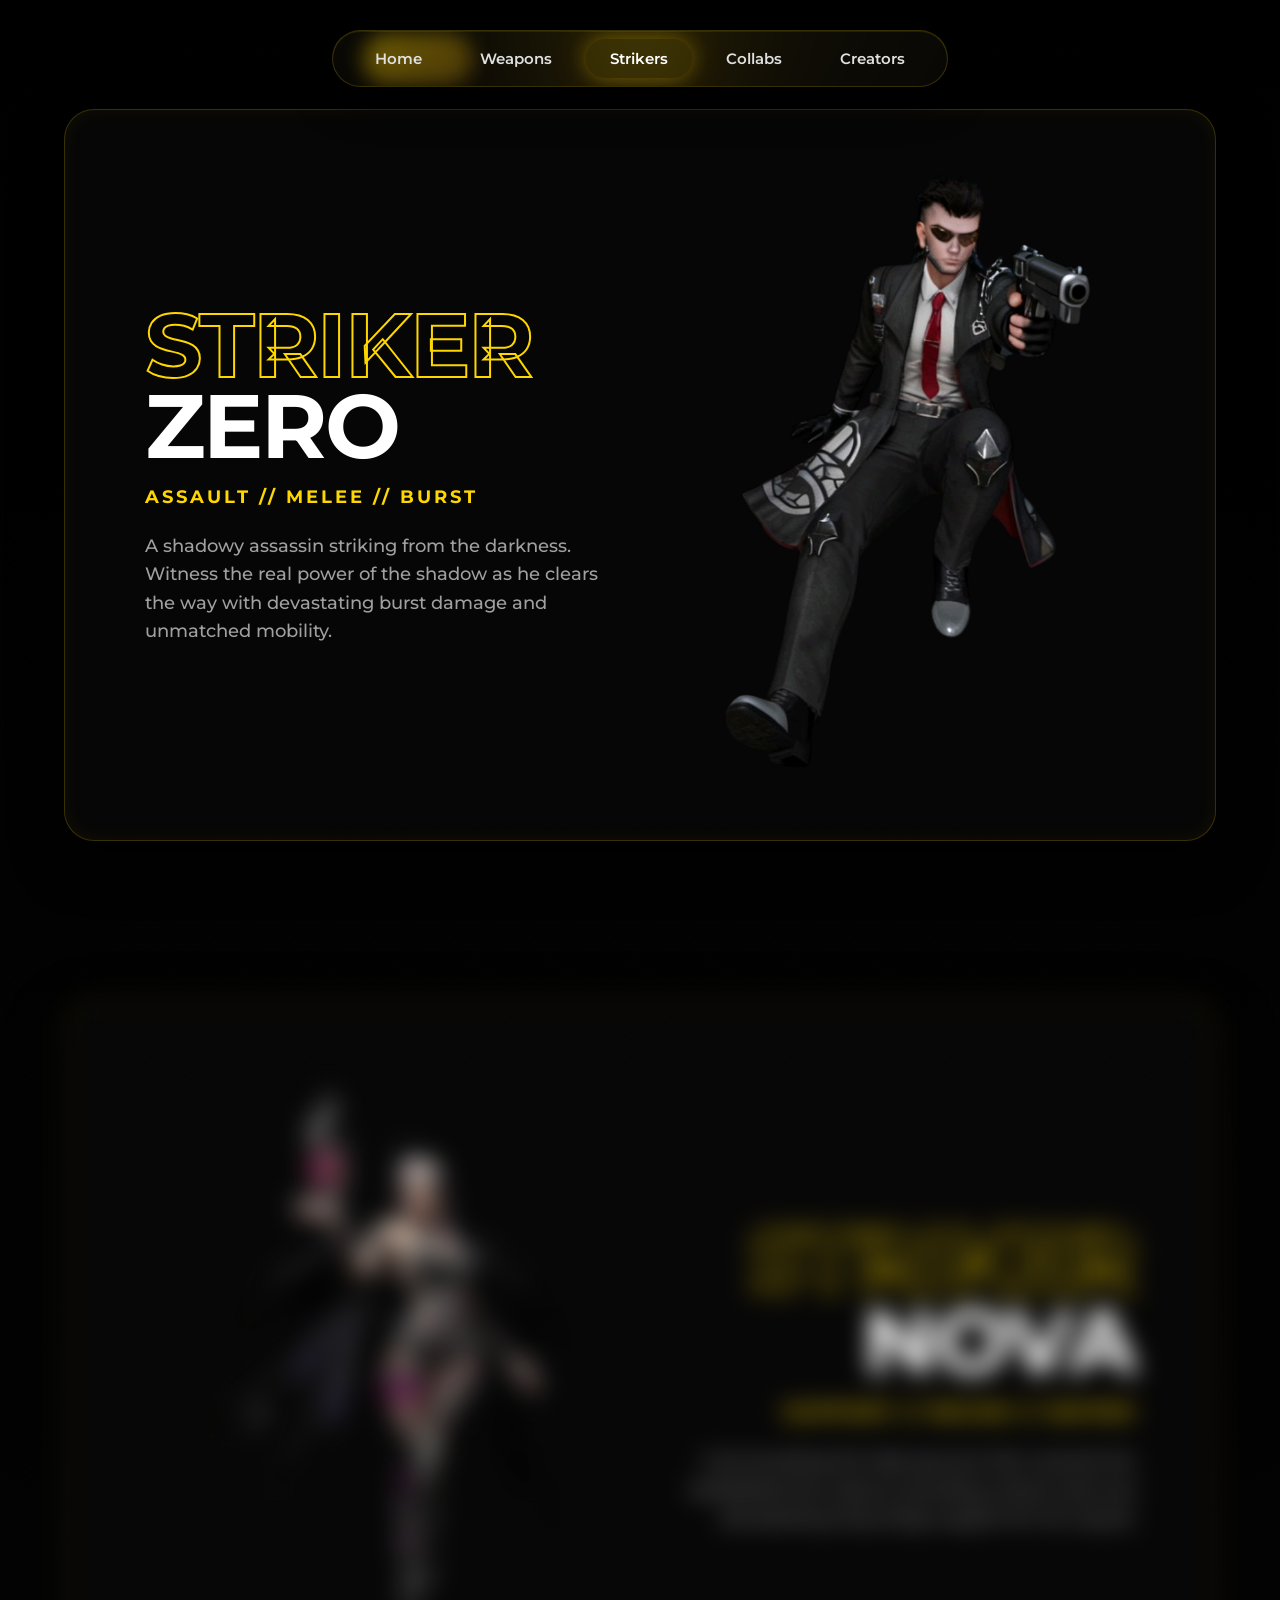
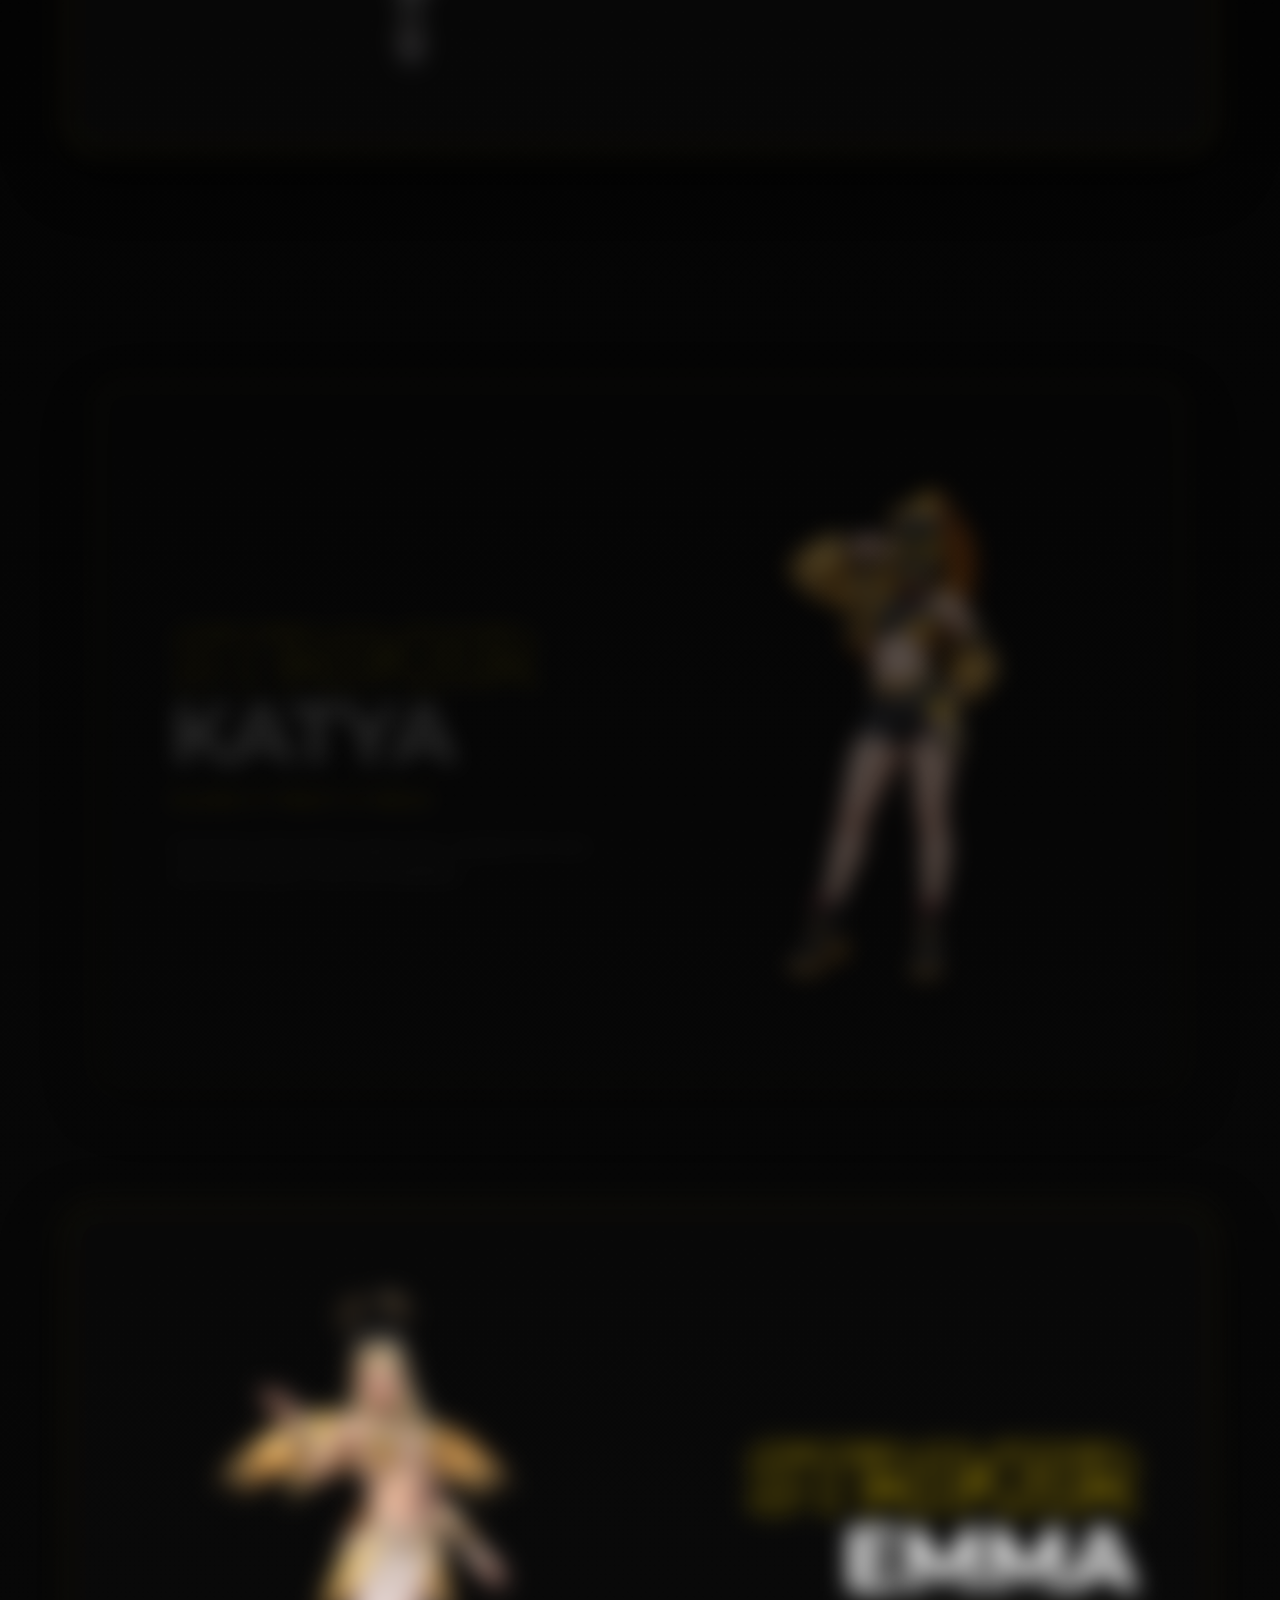
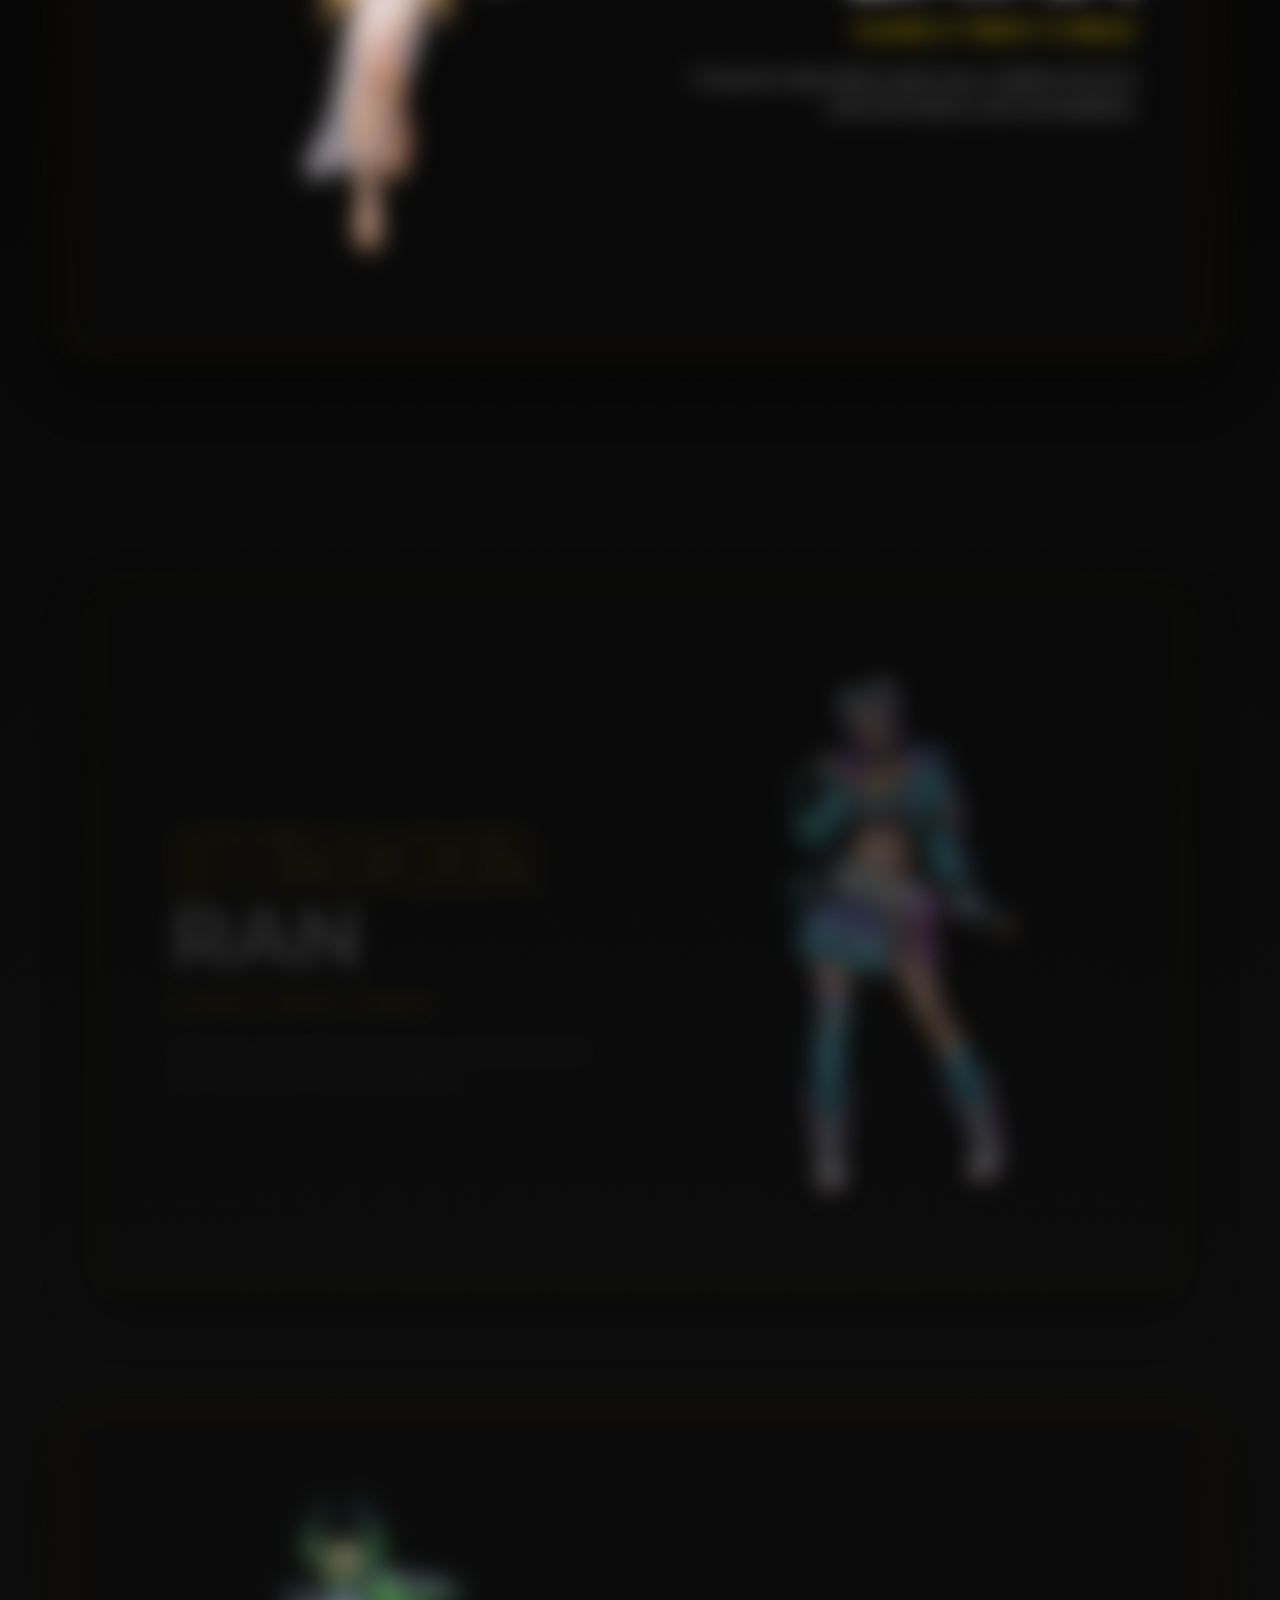
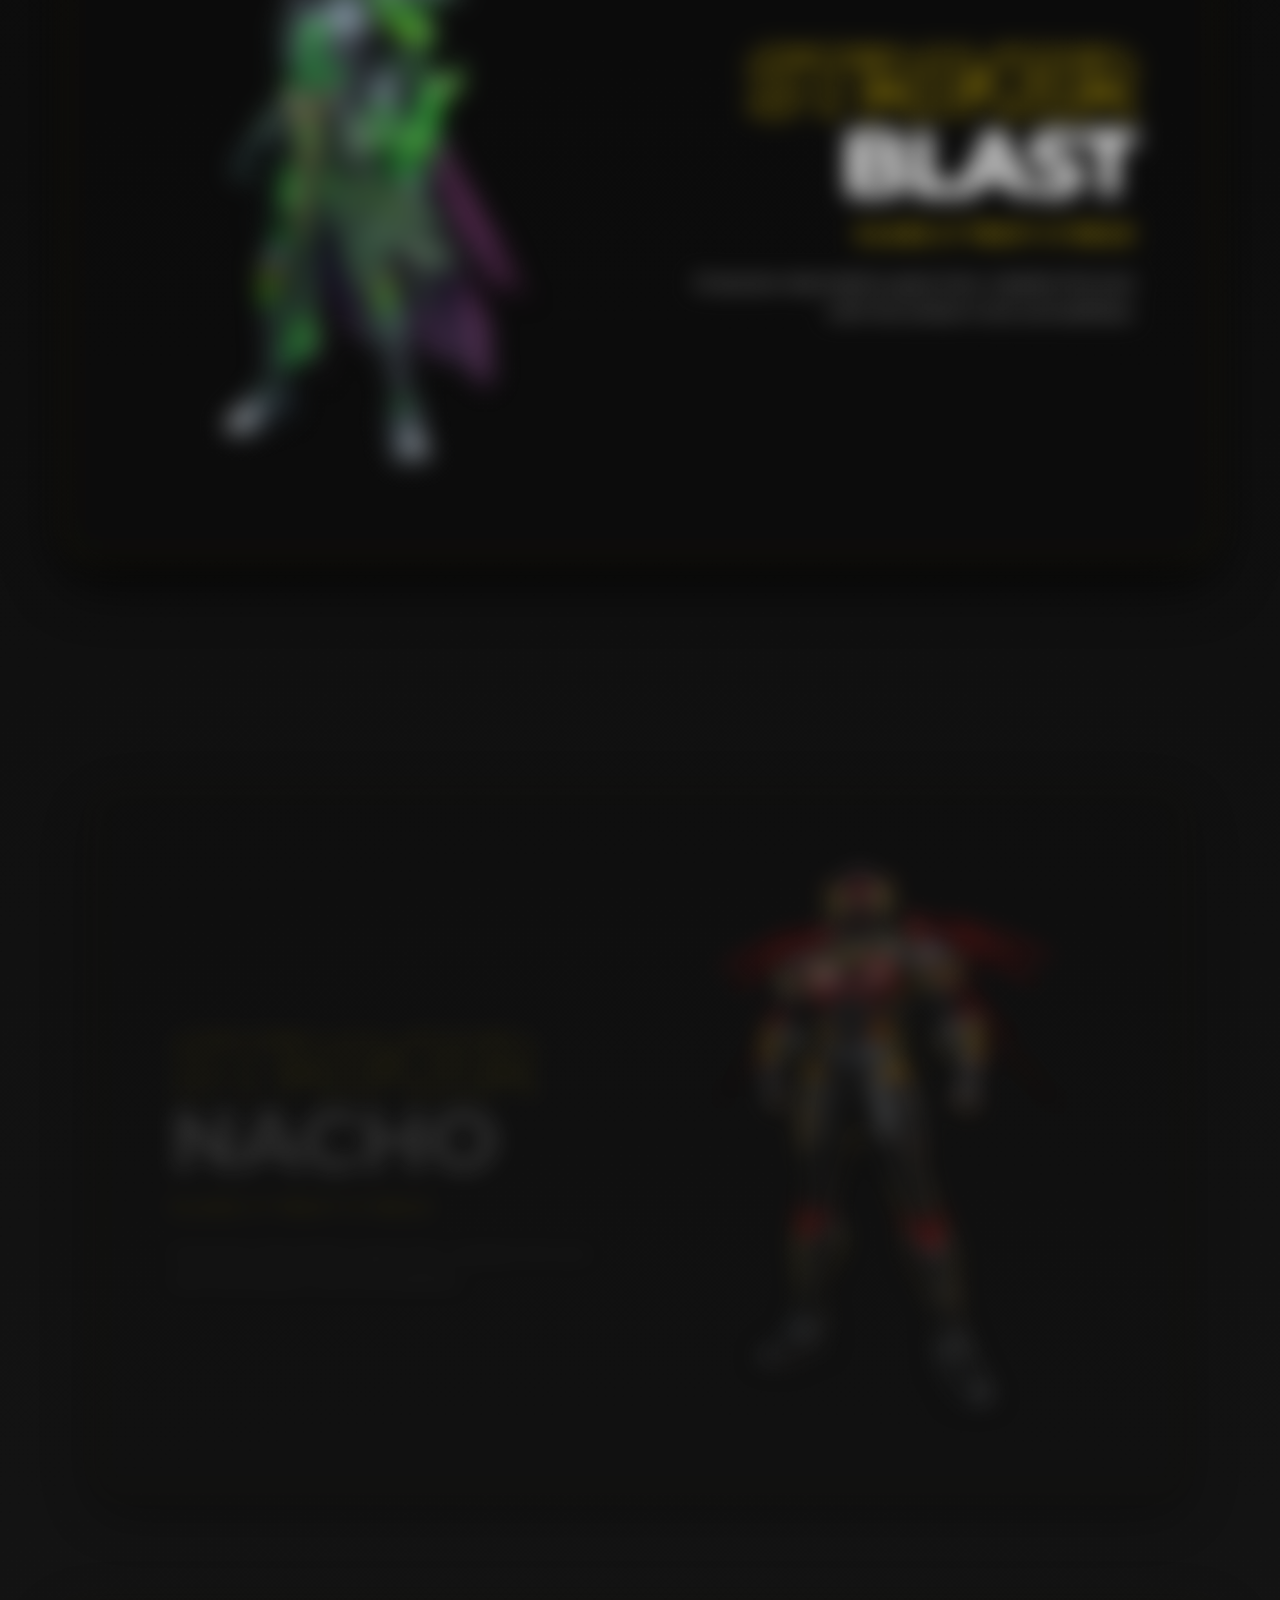
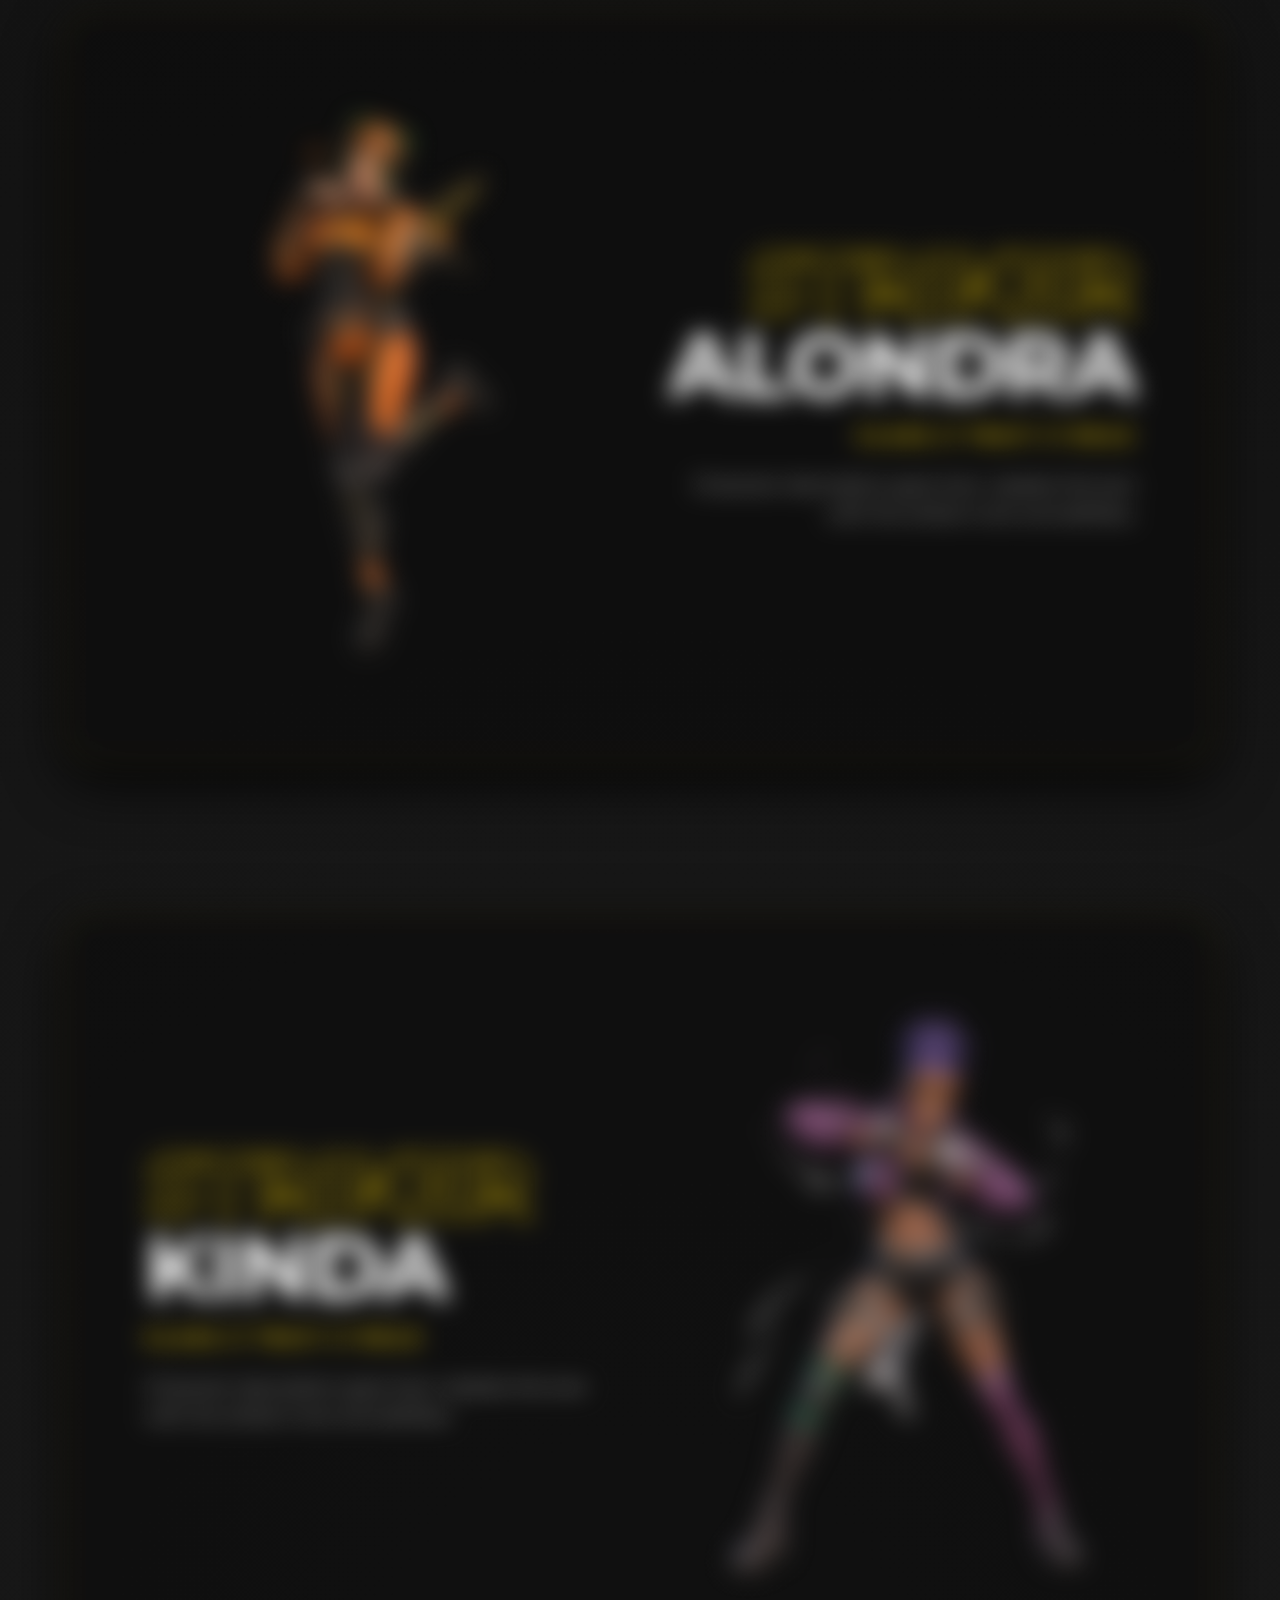
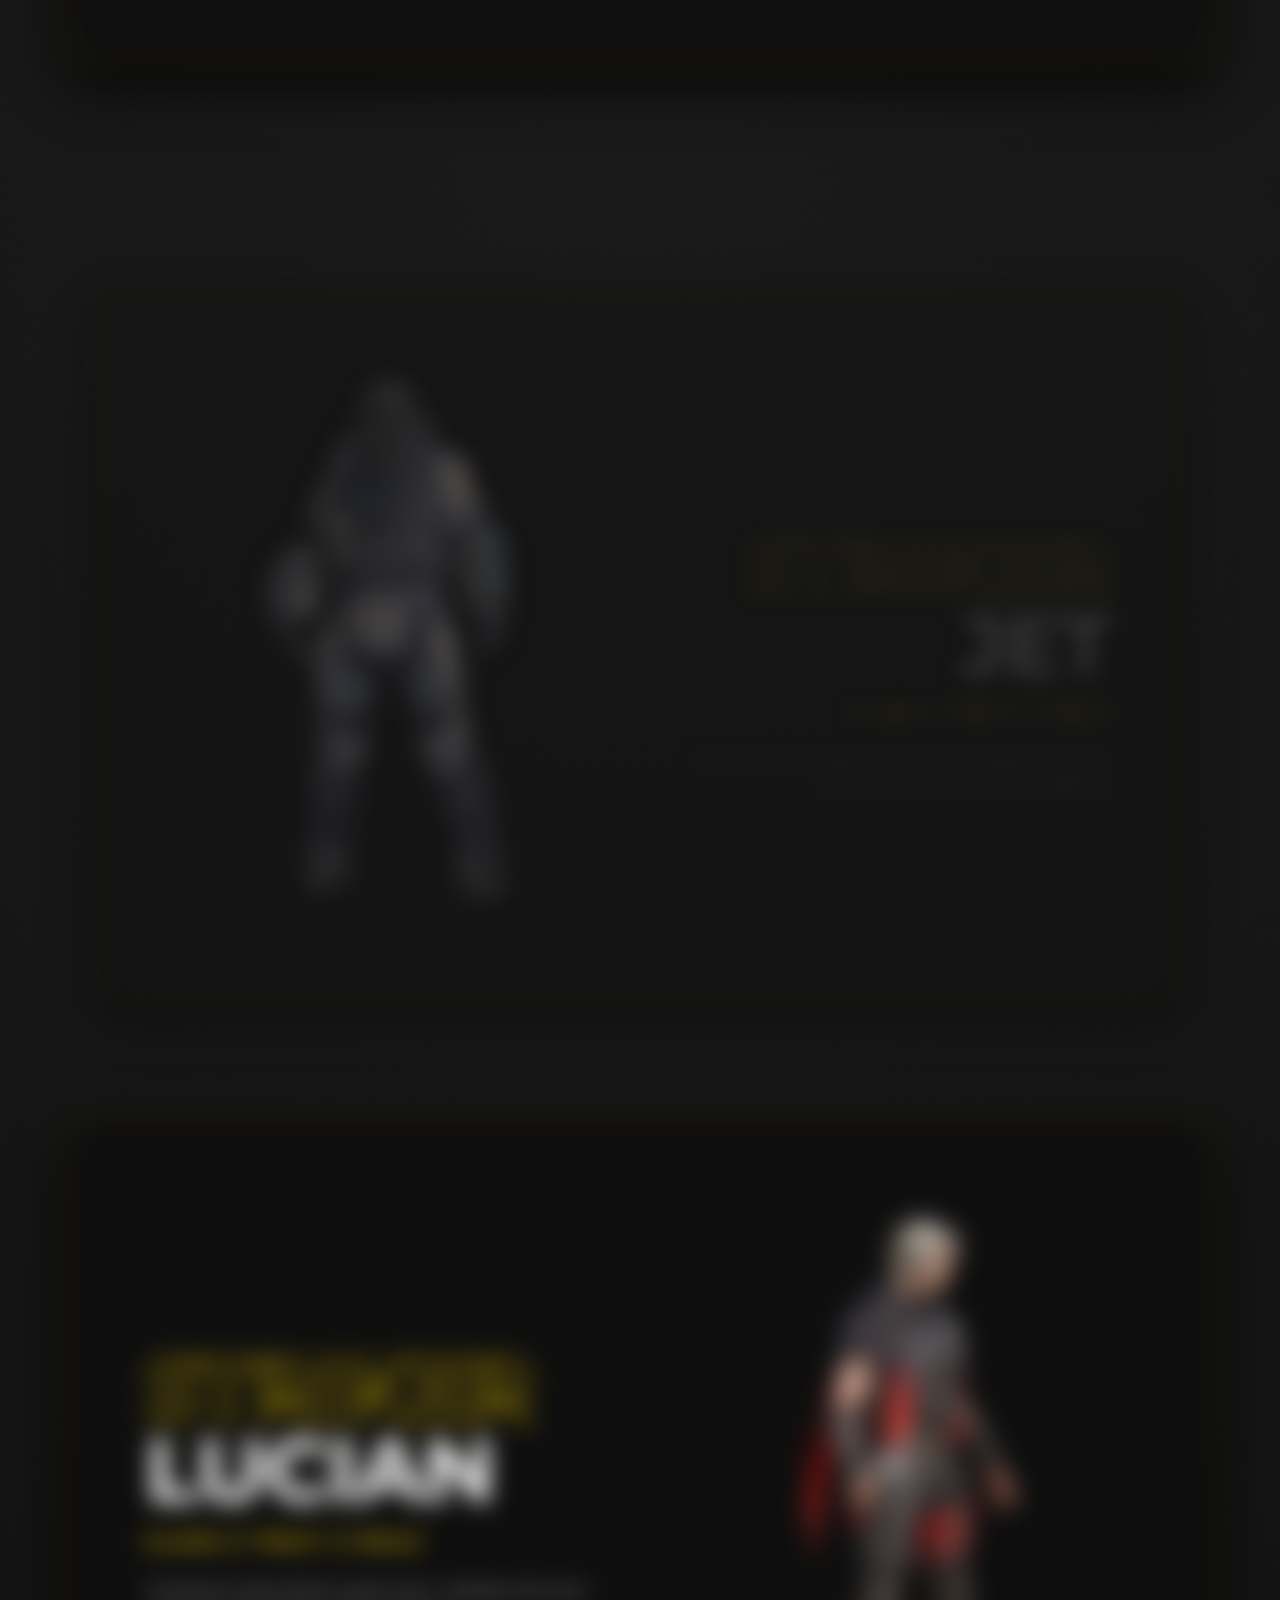
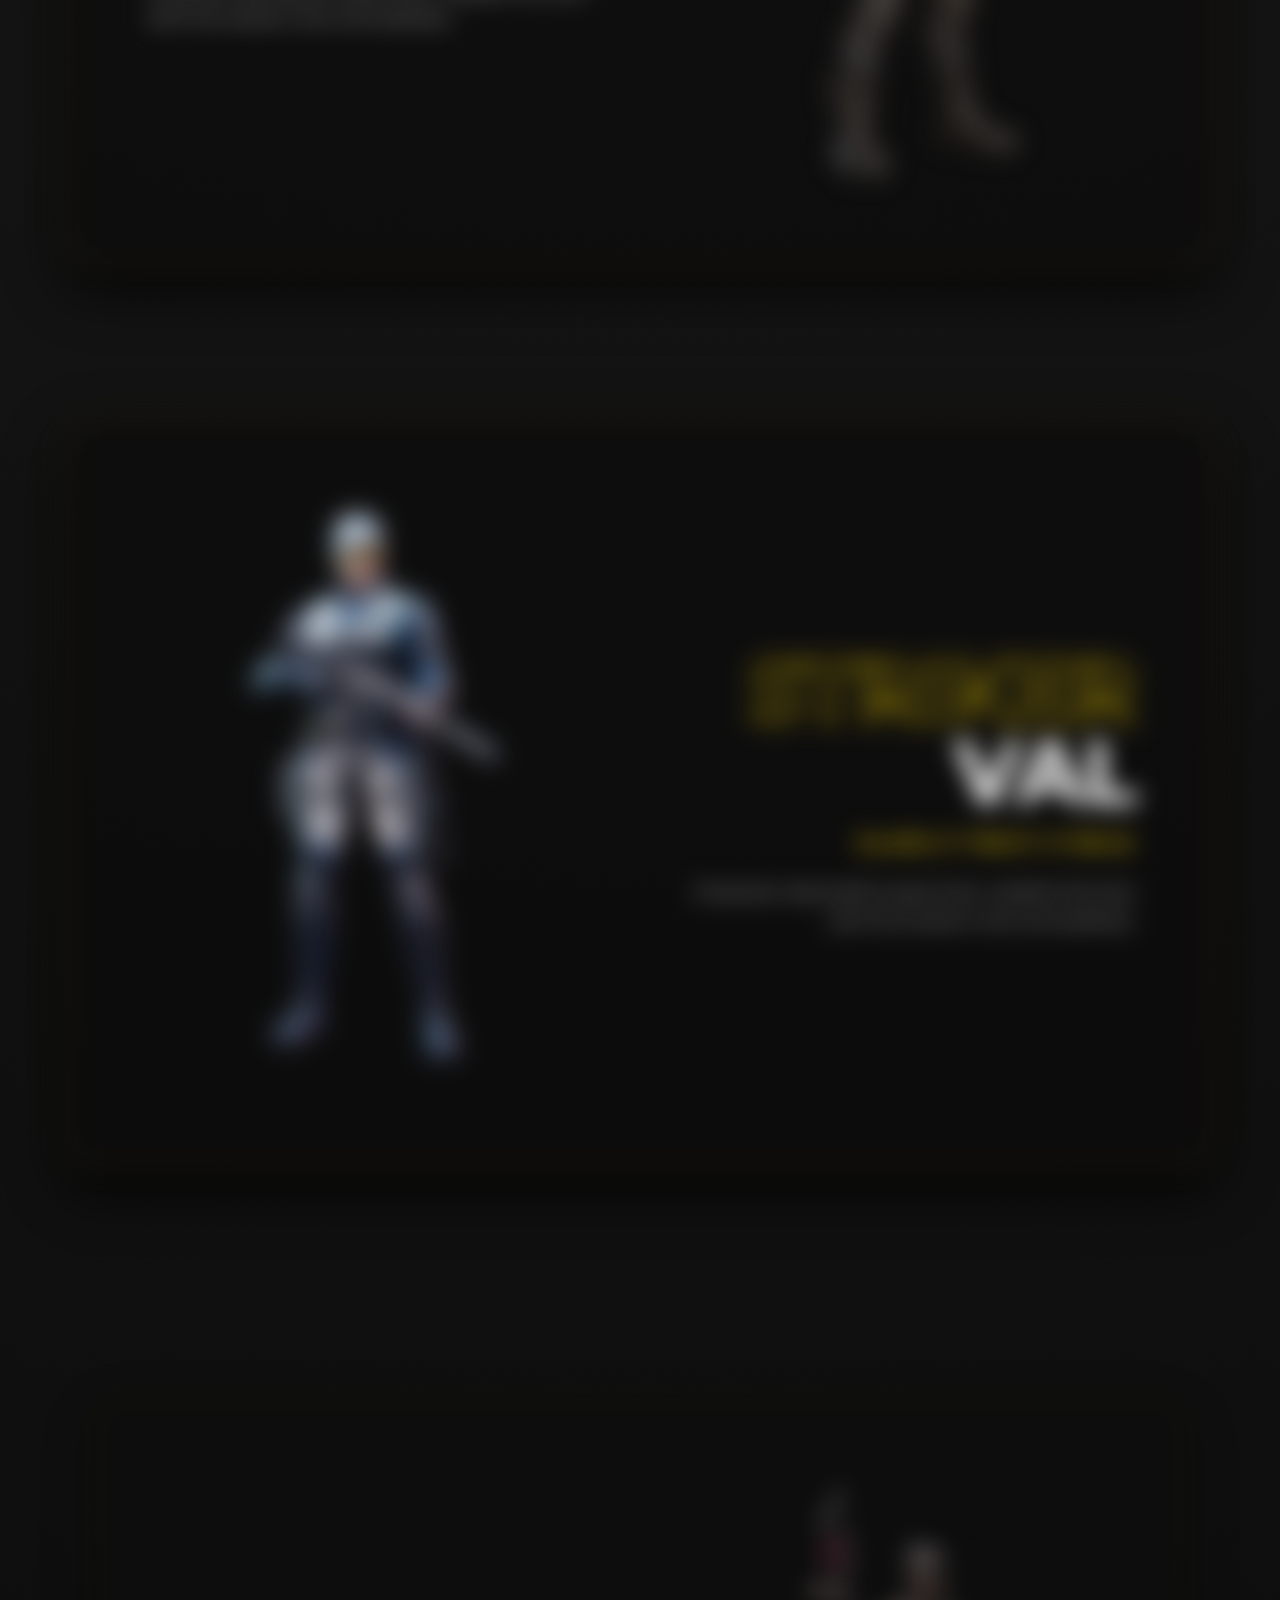
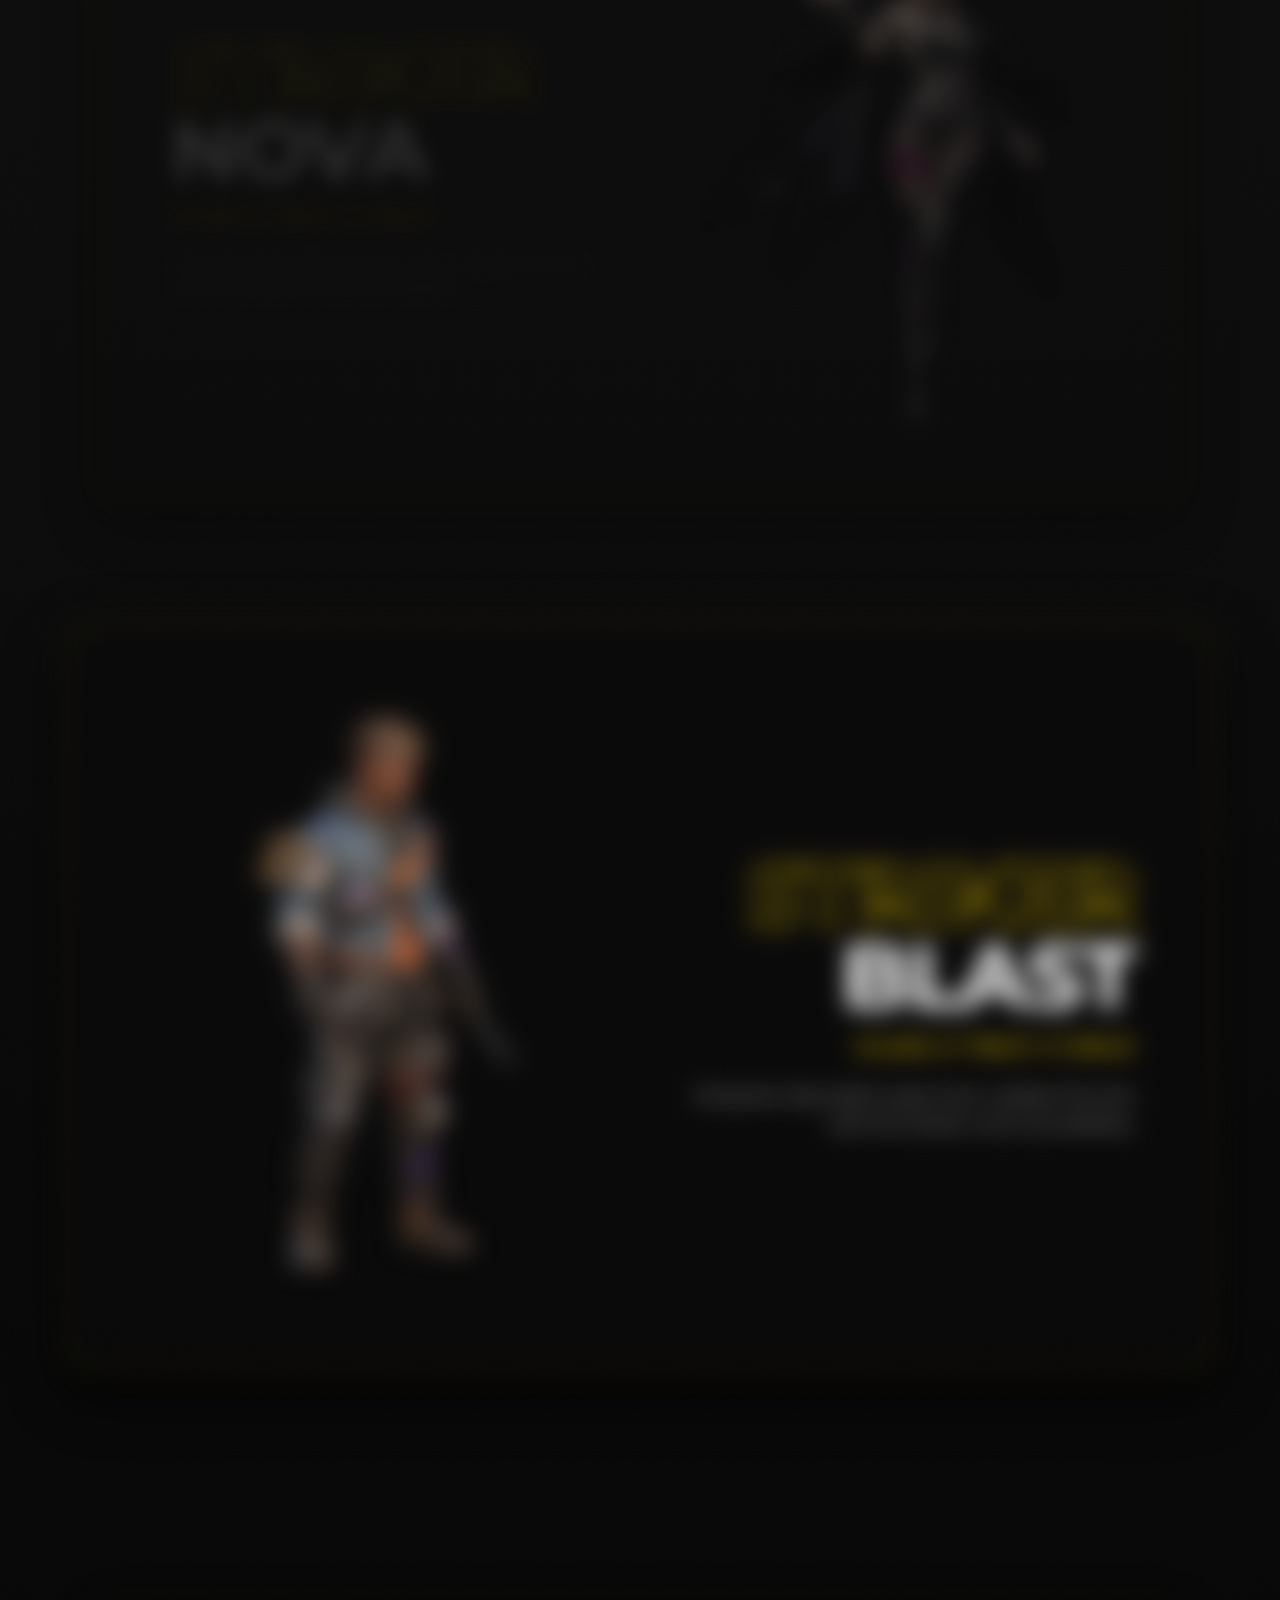
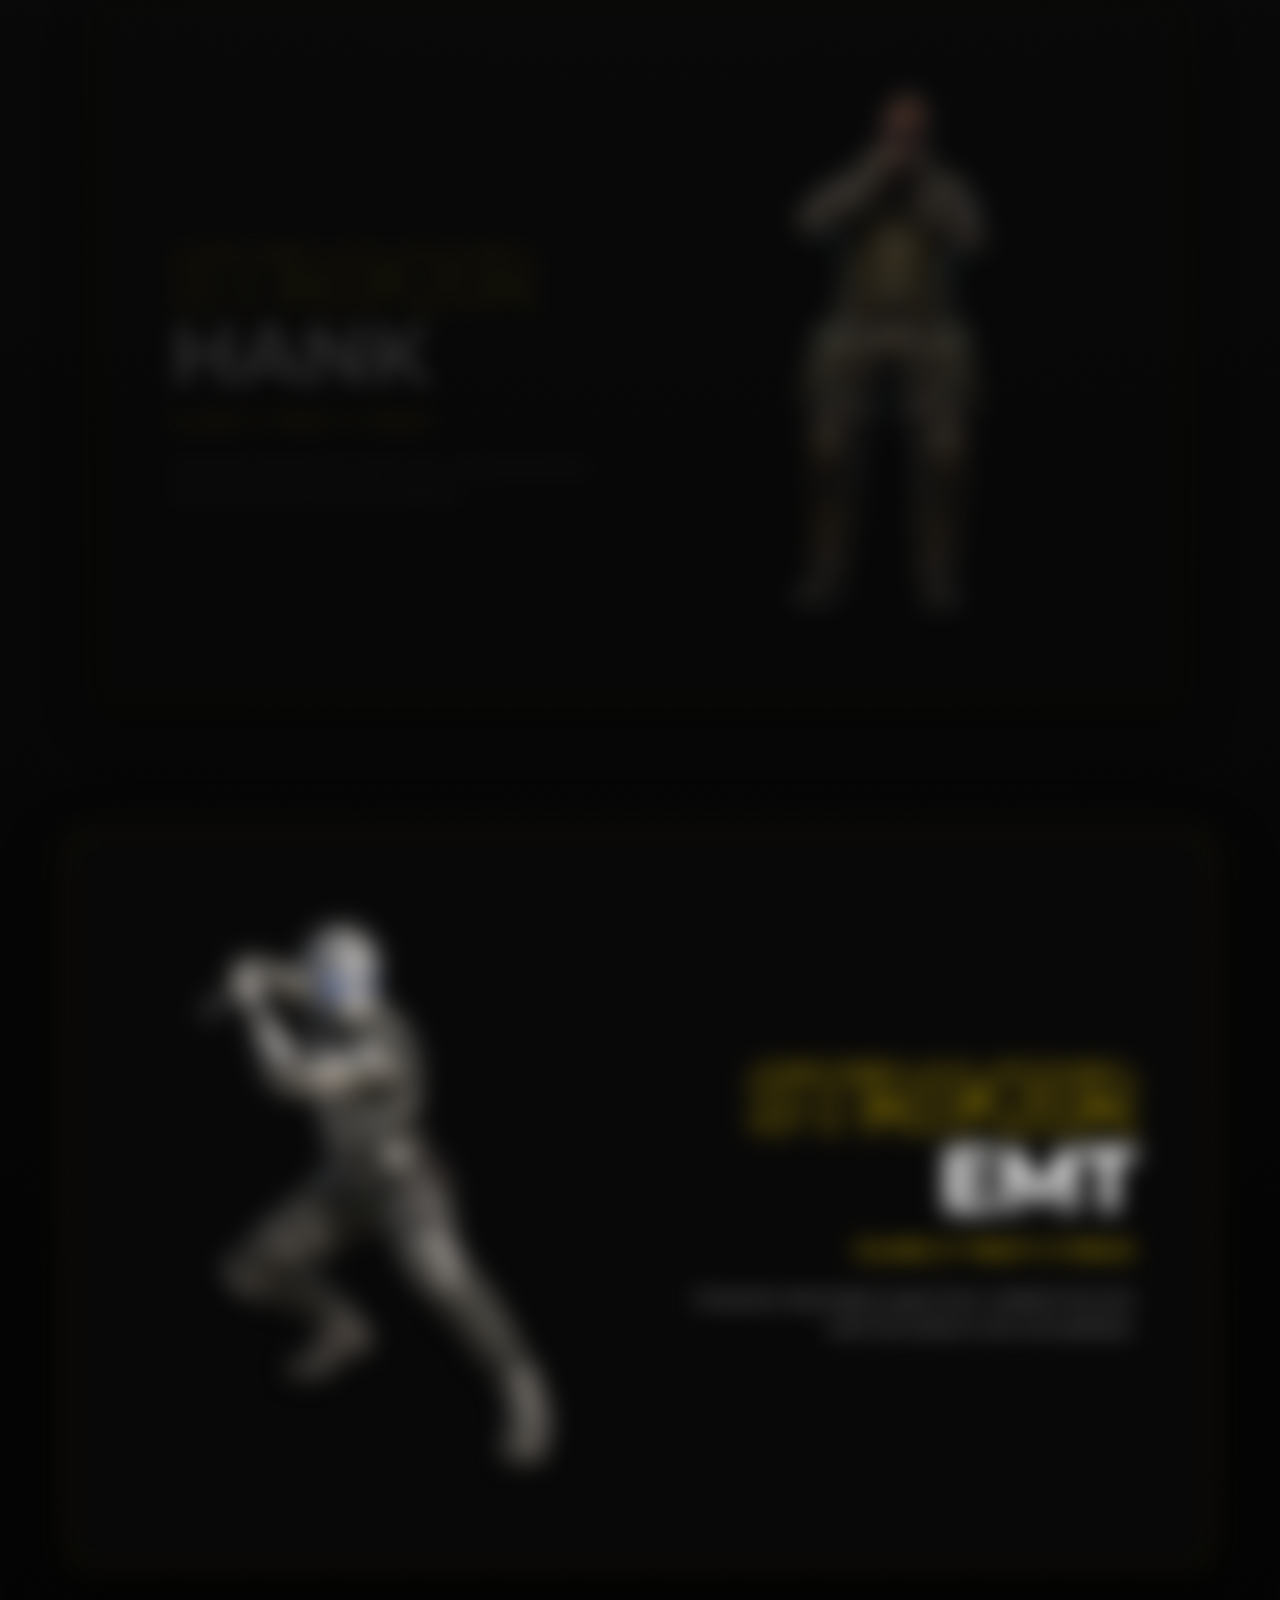
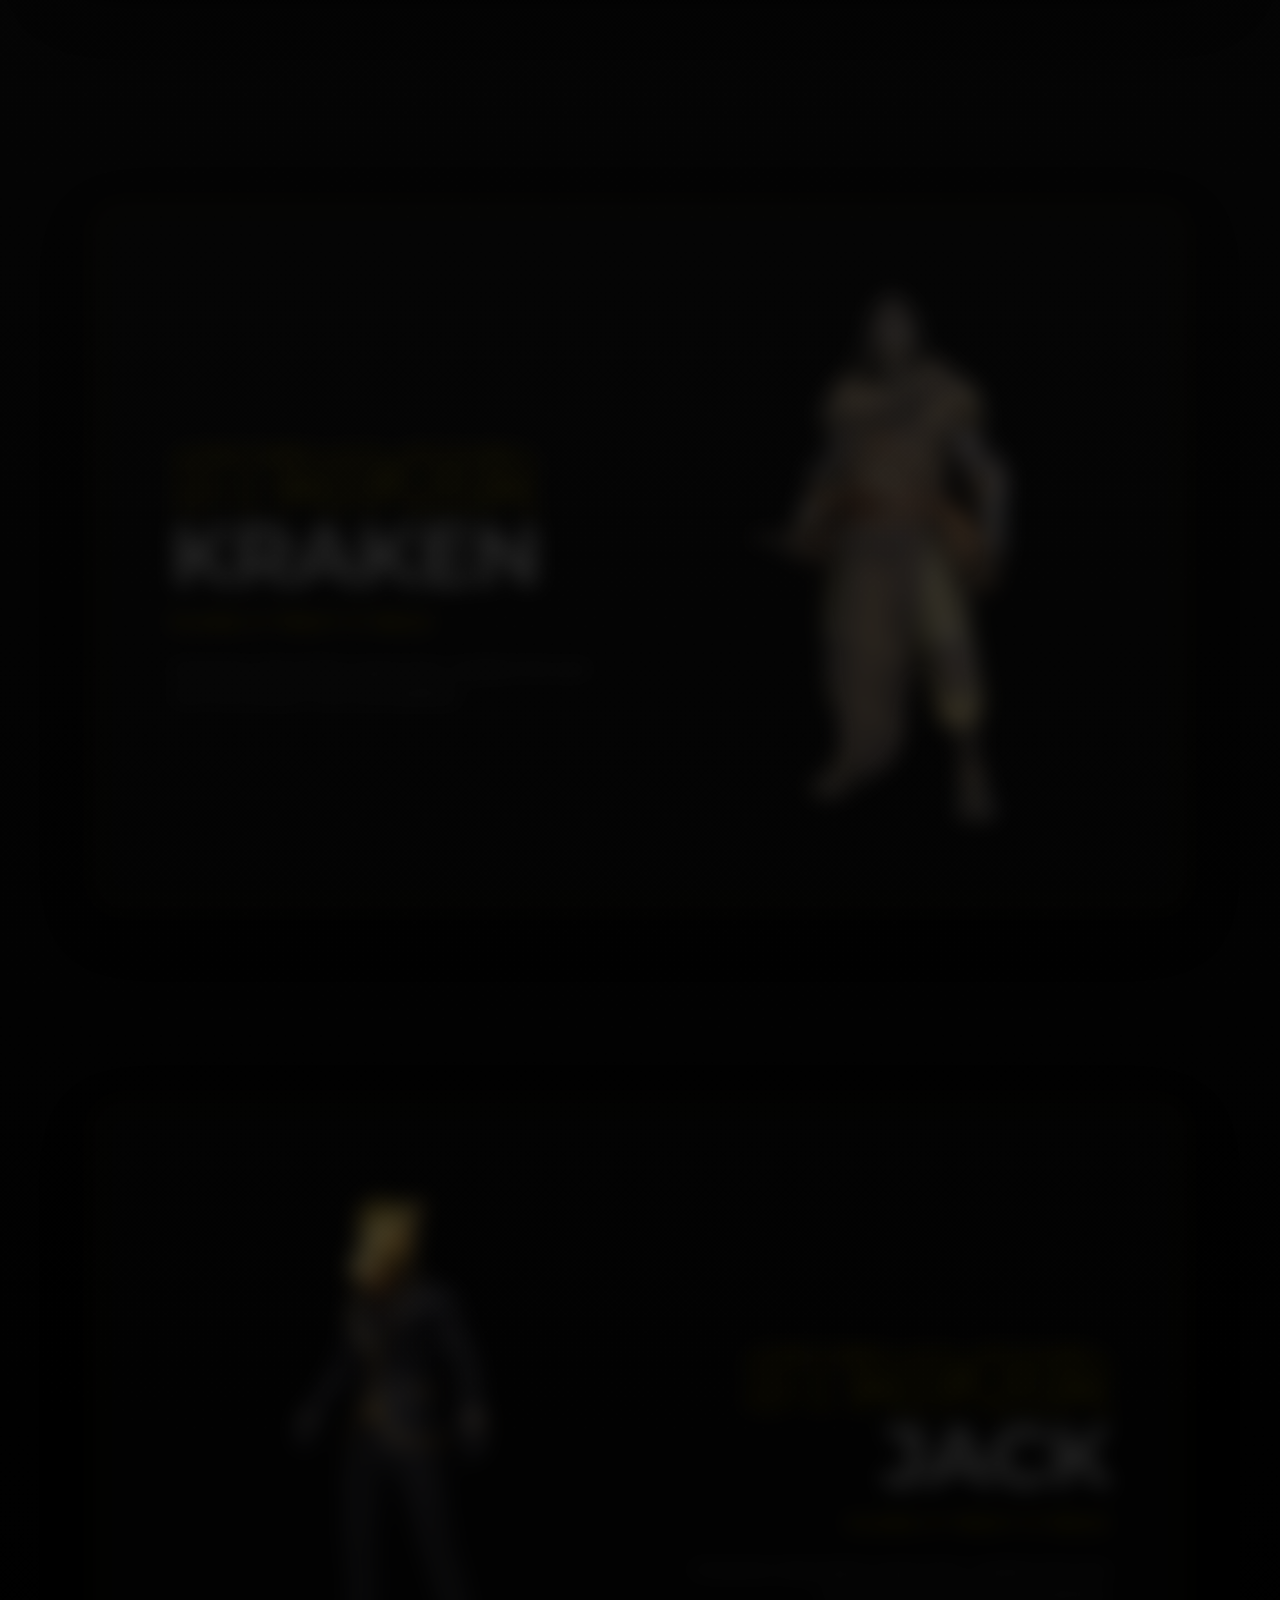
==== characters.html @ 4a8c15fd "Add files via upload" ====
<!doctype html>
<html lang="en">
  <head>
    <meta charset="UTF-8" />
    <meta name="viewport" content="width=device-width, initial-scale=1.0" />
    <title>Game Hub | Characters</title>
    <link
      href="https://fonts.googleapis.com/css2?family=Montserrat:ital,wght@0,900;1,900&display=swap"
      rel="stylesheet" />
    <link rel="stylesheet" href="css/styles.css" />
  </head>
  <body>
    <!-- JavaScript injects your Navbar here -->
    <div id="navbar-container"></div>

    <!-- CHARACTER 1 -->
    <div class="showcase-wrapper">
      <div class="character-showcase-card">
        <div class="character-text">
          <h1 class="outline-text-left">STRIKER</h1>
          <h1 class="solid-text-left">ZERO</h1>
          <p class="character-tags">ASSAULT // MELEE // BURST</p>
          <p class="character-desc">
            A shadowy assassin striking from the darkness. Witness the real
            power of the shadow as he clears the way with devastating burst
            damage and unmatched mobility.
          </p>
        </div>
        <div class="character-visual">
          <img src="strikers/zero.png" alt="Agent Zero" class="showcase-img" />
        </div>
      </div>
    </div>

    <!-- CHARACTER 2 (Reverse) -->
    <div class="showcase-wrapper">
      <div class="character-showcase-card reverse">
        <div class="character-text">
          <h1 class="outline-text-left">STRIKER</h1>
          <h1 class="solid-text-left">NOVA</h1>
          <p class="character-tags">SUPPORT // RECON // SNIPER</p>
          <p class="character-desc">
            Commanding the high ground. She controls the battlefield from above,
            providing critical intel and devastating long-range support for her
            squad.
          </p>
        </div>
        <div class="character-visual">
          <img src="strikers/nova.png" alt="Valkyrie" class="showcase-img" />
        </div>
      </div>
    </div>

    <!-- CHARACTER 3 -->
    <div class="showcase-wrapper">
      <div class="character-showcase-card">
        <div class="character-text">
          <h1 class="outline-text-left">STRIKER</h1>
          <h1 class="solid-text-left">KATYA</h1>
          <p class="character-tags">CLASS // TRAIT // ROLE</p>
          <p class="character-desc">
            Character description goes here. Update this text with the striker's
            lore and abilities.
          </p>
        </div>
        <div class="character-visual">
          <img src="strikers/katya.png" alt="Striker 3" class="showcase-img" />
        </div>
      </div>
    </div>

    <!-- CHARACTER 4 (Reverse) -->
    <div class="showcase-wrapper">
      <div class="character-showcase-card reverse">
        <div class="character-text">
          <h1 class="outline-text-left">STRIKER</h1>
          <h1 class="solid-text-left">EMMA</h1>
          <p class="character-tags">CLASS // TRAIT // ROLE</p>
          <p class="character-desc">
            Character description goes here. Update this text with the striker's
            lore and abilities.
          </p>
        </div>
        <div class="character-visual">
          <img src="strikers/emma.png" alt="Striker 4" class="showcase-img" />
        </div>
      </div>
    </div>

    <!-- CHARACTER 5 -->
    <div class="showcase-wrapper">
      <div class="character-showcase-card">
        <div class="character-text">
          <h1 class="outline-text-left">STRIKER</h1>
          <h1 class="solid-text-left">RAN</h1>
          <p class="character-tags">CLASS // TRAIT // ROLE</p>
          <p class="character-desc">
            Character description goes here. Update this text with the striker's
            lore and abilities.
          </p>
        </div>
        <div class="character-visual">
          <img src="strikers/ran.png" alt="Striker 5" class="showcase-img" />
        </div>
      </div>
    </div>

    <!-- CHARACTER 6 (Reverse) -->
    <div class="showcase-wrapper">
      <div class="character-showcase-card reverse">
        <div class="character-text">
          <h1 class="outline-text-left">STRIKER</h1>
          <h1 class="solid-text-left">BLAST</h1>
          <p class="character-tags">CLASS // TRAIT // ROLE</p>
          <p class="character-desc">
            Character description goes here. Update this text with the striker's
            lore and abilities.
          </p>
        </div>
        <div class="character-visual">
          <img src="strikers/volt.png" alt="Striker 6" class="showcase-img" />
        </div>
      </div>
    </div>

    <!-- CHARACTER 7 -->
    <div class="showcase-wrapper">
      <div class="character-showcase-card">
        <div class="character-text">
          <h1 class="outline-text-left">STRIKER</h1>
          <h1 class="solid-text-left">NACHO</h1>
          <p class="character-tags">CLASS // TRAIT // ROLE</p>
          <p class="character-desc">
            Character description goes here. Update this text with the striker's
            lore and abilities.
          </p>
        </div>
        <div class="character-visual">
          <img src="strikers/ethan.png" alt="Striker 7" class="showcase-img" />
        </div>
      </div>
    </div>

    <!-- CHARACTER 8 (Reverse) -->
    <div class="showcase-wrapper">
      <div class="character-showcase-card reverse">
        <div class="character-text">
          <h1 class="outline-text-left">STRIKER</h1>
          <h1 class="solid-text-left">ALONDRA</h1>
          <p class="character-tags">CLASS // TRAIT // ROLE</p>
          <p class="character-desc">
            Character description goes here. Update this text with the striker's
            lore and abilities.
          </p>
        </div>
        <div class="character-visual">
          <img
            src="strikers/alondra.png"
            alt="Striker 8"
            class="showcase-img" />
        </div>
      </div>
    </div>

    <!-- CHARACTER 9 -->
    <div class="showcase-wrapper">
      <div class="character-showcase-card">
        <div class="character-text">
          <h1 class="outline-text-left">STRIKER</h1>
          <h1 class="solid-text-left">KINDA</h1>
          <p class="character-tags">CLASS // TRAIT // ROLE</p>
          <p class="character-desc">
            Character description goes here. Update this text with the striker's
            lore and abilities.
          </p>
        </div>
        <div class="character-visual">
          <img src="strikers/kinda.png" alt="Striker 9" class="showcase-img" />
        </div>
      </div>
    </div>

    <!-- CHARACTER 10 (Reverse) -->
    <div class="showcase-wrapper">
      <div class="character-showcase-card reverse">
        <div class="character-text">
          <h1 class="outline-text-left">STRIKER</h1>
          <h1 class="solid-text-left">JET</h1>
          <p class="character-tags">CLASS // TRAIT // ROLE</p>
          <p class="character-desc">
            Character description goes here. Update this text with the striker's
            lore and abilities.
          </p>
        </div>
        <div class="character-visual">
          <img src="strikers/jet.png" alt="Striker 10" class="showcase-img" />
        </div>
      </div>
    </div>

    <!-- CHARACTER 11 -->
    <div class="showcase-wrapper">
      <div class="character-showcase-card">
        <div class="character-text">
          <h1 class="outline-text-left">STRIKER</h1>
          <h1 class="solid-text-left">LUCIAN</h1>
          <p class="character-tags">CLASS // TRAIT // ROLE</p>
          <p class="character-desc">
            Character description goes here. Update this text with the striker's
            lore and abilities.
          </p>
        </div>
        <div class="character-visual">
          <img
            src="strikers/lucian.png"
            alt="Striker 11"
            class="showcase-img" />
        </div>
      </div>
    </div>

    <!-- CHARACTER 12 (Reverse) -->
    <div class="showcase-wrapper">
      <div class="character-showcase-card reverse">
        <div class="character-text">
          <h1 class="outline-text-left">STRIKER</h1>
          <h1 class="solid-text-left">VAL</h1>
          <p class="character-tags">CLASS // TRAIT // ROLE</p>
          <p class="character-desc">
            Character description goes here. Update this text with the striker's
            lore and abilities.
          </p>
        </div>
        <div class="character-visual">
          <img src="strikers/val.png" alt="Striker 12" class="showcase-img" />
        </div>
      </div>
    </div>

    <!-- CHARACTER 13 -->
    <div class="showcase-wrapper">
      <div class="character-showcase-card">
        <div class="character-text">
          <h1 class="outline-text-left">STRIKER</h1>
          <h1 class="solid-text-left">NOVA</h1>
          <p class="character-tags">CLASS // TRAIT // ROLE</p>
          <p class="character-desc">
            Character description goes here. Update this text with the striker's
            lore and abilities.
          </p>
        </div>
        <div class="character-visual">
          <img src="strikers/nova.png" alt="Striker 13" class="showcase-img" />
        </div>
      </div>
    </div>

    <!-- CHARACTER 14 (Reverse) -->
    <div class="showcase-wrapper">
      <div class="character-showcase-card reverse">
        <div class="character-text">
          <h1 class="outline-text-left">STRIKER</h1>
          <h1 class="solid-text-left">BLAST</h1>
          <p class="character-tags">CLASS // TRAIT // ROLE</p>
          <p class="character-desc">
            Character description goes here. Update this text with the striker's
            lore and abilities.
          </p>
        </div>
        <div class="character-visual">
          <img src="strikers/blast.png" alt="Striker 14" class="showcase-img" />
        </div>
      </div>
    </div>

    <!-- CHARACTER 15 -->
    <div class="showcase-wrapper">
      <div class="character-showcase-card">
        <div class="character-text">
          <h1 class="outline-text-left">STRIKER</h1>
          <h1 class="solid-text-left">HANK</h1>
          <p class="character-tags">CLASS // TRAIT // ROLE</p>
          <p class="character-desc">
            Character description goes here. Update this text with the striker's
            lore and abilities.
          </p>
        </div>
        <div class="character-visual">
          <img src="strikers/hank.png" alt="Striker 15" class="showcase-img" />
        </div>
      </div>
    </div>

    <!-- CHARACTER 16 (Reverse) -->
    <div class="showcase-wrapper">
      <div class="character-showcase-card reverse">
        <div class="character-text">
          <h1 class="outline-text-left">STRIKER</h1>
          <h1 class="solid-text-left">EMT</h1>
          <p class="character-tags">CLASS // TRAIT // ROLE</p>
          <p class="character-desc">
            Character description goes here. Update this text with the striker's
            lore and abilities.
          </p>
        </div>
        <div class="character-visual">
          <img src="strikers/emt.png" alt="Striker 16" class="showcase-img" />
        </div>
      </div>
    </div>

    <!-- CHARACTER 17 -->
    <div class="showcase-wrapper">
      <div class="character-showcase-card">
        <div class="character-text">
          <h1 class="outline-text-left">STRIKER</h1>
          <h1 class="solid-text-left">KRAKEN</h1>
          <p class="character-tags">CLASS // TRAIT // ROLE</p>
          <p class="character-desc">
            Character description goes here. Update this text with the striker's
            lore and abilities.
          </p>
        </div>
        <div class="character-visual">
          <img
            src="strikers/kraken.png"
            alt="Striker 15"
            class="showcase-img" />
        </div>
      </div>
    </div>

    <!-- CHARACTER 18 (Reverse) -->
    <div class="showcase-wrapper">
      <div class="character-showcase-card reverse">
        <div class="character-text">
          <h1 class="outline-text-left">STRIKER</h1>
          <h1 class="solid-text-left">JACK</h1>
          <p class="character-tags">CLASS // TRAIT // ROLE</p>
          <p class="character-desc">
            Character description goes here. Update this text with the striker's
            lore and abilities.
          </p>
        </div>
        <div class="character-visual">
          <img src="strikers/jack.png" alt="Striker 16" class="showcase-img" />
        </div>
      </div>
    </div>

    <script src="js/script.js"></script>
  </body>
</html>
---- css/styles.css ----
/* =========================================================
   BASE STYLES & DESKTOP LAYOUT
========================================================= */
* {
    margin: 0;
    padding: 0;
    box-sizing: border-box;
    font-family: 'Montserrat', sans-serif;
}

body {
    /* Obsidian black gradient background */
    background: radial-gradient(circle at center, #1a1a1a 0%, #080808 60%, #000000 100%);
    overflow-x: hidden;
    min-height: 100vh;
}

/* =========================================================
   NAVBAR STYLES (Obsidian & Gold Theme)
========================================================= */
.navbar {
    position: fixed;
    top: 30px;
    left: 50%;
    transform: translateX(-50%);
    width: max-content; 
    display: flex;
    align-items: center;
    justify-content: center;
    padding: 8px 18px;
    border-radius: 999px;
    background: rgba(10, 10, 10, 0.6); 
    backdrop-filter: blur(24px);
    -webkit-backdrop-filter: blur(24px);
    border: 1px solid rgba(255, 215, 0, 0.2); 
    overflow: hidden;
    isolation: isolate;
    z-index: 1000;
    animation: 
        navbarFloat 7s ease-in-out infinite, 
        ambient 8s ease-in-out infinite;
    box-shadow: 
        0 10px 40px rgba(0,0,0,0.8),
        inset 0 1px 0 rgba(255, 215, 0, 0.1);
}

@keyframes navbarFloat {
    0%,100% { transform: translateX(-50%) translateY(0px); }
    50% { transform: translateX(-50%) translateY(-10px); }
}

@keyframes ambient {
    0%,100% {
        box-shadow:
            0 0 40px rgba(255, 215, 0, 0.15), 
            0 10px 40px rgba(0, 0, 0, 0.8),
            inset 0 1px 0 rgba(255, 215, 0, 0.1);
    }
    50% {
        box-shadow:
            0 0 80px rgba(184, 134, 11, 0.2), 
            0 10px 40px rgba(0, 0, 0, 0.8),
            inset 0 1px 0 rgba(255, 215, 0, 0.1);
    }
}

.navbar::before {
    content:"";
    position:relative;
    inset:-2px;
    border-radius:inherit;
    background: conic-gradient(from 0deg, #FFD700, transparent, #B8860B, transparent, #FFD700);
    animation:spin 6s linear infinite;
    z-index:-2;
    opacity: 0.5;
}

.liquid {
    position:absolute;
    inset:-60px;
    background: conic-gradient(from 0deg, #FFD700, transparent, #B8860B, transparent, #FFD700);
    filter:blur(60px);
    opacity: 0.35;
    animation:spin 10s linear infinite;
}

@keyframes spin {
    from { transform:rotate(0deg); }
    to { transform:rotate(360deg); }
}

.navbar::after {
    content:"";
    position:absolute;
    top:0;
    left:-150%;
    width:70%;
    height:100%;
    background: linear-gradient(120deg, transparent, rgba(255,255,255,0.15), transparent);
    transform:skewX(-20deg);
    animation:shine 6s linear infinite;
}

@keyframes shine {
    from { left:-150%; }
    to { left:220%; }
}

nav {
    position:relative;
    z-index:5;
    display:flex;
    align-items:center;
    gap:10px;
}

.indicator {
    position:absolute;
    width:110px;
    height:52px;
    left:12px;
    top:50%;
    transform:translateY(-50%);
    border-radius:999px;
    background: linear-gradient(135deg, rgba(255, 215, 0, 0.4), rgba(184, 134, 11, 0.35));
    filter:blur(10px);
    animation:pulseBlob 4s ease-in-out infinite;
    z-index:-1;
}

@keyframes pulseBlob {
    0%,100% { transform: translateY(-50%) scale(1); }
    50% { transform: translateY(-50%) scale(1.08); }
}

.nav-link {
    position:relative;
    display:flex;
    align-items:center;
    justify-content:center;
    padding:10px 24px;
    text-decoration:none;
    color: #e0e0e0;
    font-size:15px;
    font-weight:600;
    border-radius:999px;
    overflow:hidden;
    transition: transform .35s ease, text-shadow .35s ease, box-shadow .35s ease, background .35s ease, color .35s ease;
}

.nav-link::before {
    content:"";
    position:absolute;
    inset:0;
    border-radius:inherit;
    background:rgba(255, 215, 0, 0.15);
    transform:scale(0);
    transition:.35s ease;
    z-index:-1;
}

.nav-link:hover::before {
    transform:scale(1);
}

.nav-link:hover {
    color: #ffffff;
    transform: translateY(-4px) scale(1.04);
    text-shadow: 0 0 12px rgba(255, 215, 0, 0.9);
    box-shadow: 0 0 20px rgba(255, 215, 0, 0.15);
}

.active {
    background:rgba(255, 215, 0, 0.1);
    box-shadow: 0 0 20px rgba(255, 215, 0, 0.3), 0 0 40px rgba(184, 134, 11, 0.2);
    color: #ffffff;
}

.nav-link::after {
    content:"";
    position:absolute;
    top:0;
    left:-120%;
    width:60%;
    height:100%;
    background: linear-gradient(120deg, transparent, rgba(255,255,255,.2), transparent);
    transform:skewX(-20deg);
    transition:.6s ease;
}

.nav-link:hover::after {
    left:150%;
}

/* =========================================================
   HERO SECTION LAYOUT (index.html)
========================================================= */
.hero {
    position: relative;
    width: 100vw;
    height: 100vh;
    display: flex;
    justify-content: center;
    align-items: center;
}

.massive-text {
    position: absolute;
    text-align: center;
    display: flex;
    flex-direction: column;
    line-height: 0.85;
    z-index: 1;
    width: 100%;
}

.solid-text {
    font-size: 18vw;
    color: #FFD700;
    text-transform: uppercase;
    letter-spacing: -5px;
}

.outline-text {
    font-size: 18vw;
    color: transparent;
    -webkit-text-stroke: 3px #FFD700;
    text-transform: uppercase;
    letter-spacing: -5px;
}

.character-img {
    position: absolute;
    z-index: 5;
    bottom: 0px;
    height: 85vh;
    object-fit: contain;
    filter: drop-shadow(0 20px 30px rgba(0,0,0,0.8));
}

.bottom-banner {
    position: absolute;
    bottom: 0;
    width: 100%;
    background-color: #FFD700;
    color: #000000;
    padding: 5px 0;
    text-align: center;
    font-weight: 900;
    font-size: 1rem;
    letter-spacing: 2px;
    z-index: 10;
}

/* =========================================================
   GIANT SHOWCASE CARDS (Characters & Weapons)
========================================================= */
/* Centers the giant card on the screen */
.showcase-wrapper {
    min-height: 100vh;
    display: flex;
    align-items: center;
    justify-content: center;
    padding: 100px 5% 50px 5%;
}

/* The Massive Glass Panel */
.character-showcase-card {
    width: 100%;
    max-width: 1400px;
    background: rgba(10, 10, 10, 0.6);
    backdrop-filter: blur(24px);
    -webkit-backdrop-filter: blur(24px);
    border: 1px solid rgba(255, 215, 0, 0.2); 
    border-radius: 30px; 
    padding: 60px 80px;
    box-shadow: 0 20px 50px rgba(0,0,0,0.8), inset 0 0 20px rgba(255, 215, 0, 0.05);
    display: flex;
    align-items: center;
    justify-content: space-between;
    gap: 50px;
}

.character-showcase-card.reverse {
    flex-direction: row-reverse;
}

.character-showcase-card.reverse .character-text {
    align-items: flex-end;
    text-align: right;
}

.character-text {
    flex: 1;
    display: flex;
    flex-direction: column;
    justify-content: center;
    z-index: 10;
}

.outline-text-left {
    font-size: 7vw; 
    color: transparent;
    -webkit-text-stroke: 2px #FFD700;
    text-transform: uppercase;
    letter-spacing: -2px;
    line-height: 0.9;
}

.solid-text-left {
    font-size: 7vw;
    color: #ffffff; 
    text-transform: uppercase;
    letter-spacing: -2px;
    line-height: 0.9;
    margin-bottom: 20px;
}

.character-tags {
    color: #FFD700;
    font-size: 1.1rem;
    font-weight: 700;
    letter-spacing: 3px;
    margin-bottom: 25px;
}

.character-desc {
    color: #a0a0a0;
    font-size: 1.1rem;
    line-height: 1.6;
    max-width: 500px;
    font-weight: 500;
}

.character-visual {
    flex: 1;
    display: flex;
    justify-content: center;
    align-items: flex-end;
    position: relative;
}

.showcase-img {
    max-height: 70vh; 
    max-width: 100%; /* ADD THIS: Forces wide weapons to stay completely inside the card! */
    object-fit: contain;
    filter: drop-shadow(0 20px 30px rgba(0,0,0,0.8));
}

/* =========================================================
   WEAPONS PAGE ADDITIONS
========================================================= */

@keyframes hoverWeapon {
    0% { transform: translateY(0px) rotate(0deg); }
    50% { transform: translateY(-20px) rotate(2deg); } 
    100% { transform: translateY(0px) rotate(0deg); }
}

.floating-weapon {
    animation: hoverWeapon 5s ease-in-out infinite;
}

.weapon-stats {
    display: flex;
    flex-direction: column;
    gap: 15px;
    width: 100%;
    max-width: 400px; 
    margin-top: 10px;
}

.stat-row {
    display: flex;
    flex-direction: column;
    gap: 8px;
    text-align: left; 
}

.character-showcase-card.reverse .stat-row {
    text-align: right;
}

.stat-row span {
    color: #a0a0a0;
    font-size: 0.85rem;
    font-weight: 700;
    letter-spacing: 2px;
}

.stat-bar {
    width: 100%;
    height: 10px;
    background: rgba(255, 255, 255, 0.1);
    border-radius: 10px;
    overflow: hidden;
    box-shadow: inset 0 2px 5px rgba(0,0,0,0.5);
}

.fill {
    height: 100%;
    background: #FFD700; 
    border-radius: 10px;
    box-shadow: 0 0 15px rgba(255, 215, 0, 0.8);
    transition: width 1s cubic-bezier(0.25, 1, 0.5, 1);
}

/* =========================================================
   COLLABS PAGE (Vertical Timeline)
========================================================= */
.timeline-section {
    padding: 120px 5% 50px 5%;
    min-height: 100vh;
    max-width: 1200px;
    margin: 0 auto;
}

.timeline {
    position: relative;
    margin-top: 60px;
}

.timeline::after {
    content: '';
    position: absolute;
    width: 4px;
    background: rgba(255, 215, 0, 0.2); 
    top: 0;
    bottom: 0;
    left: 50%;
    transform: translateX(-50%);
    border-radius: 10px;
}

.timeline-item {
    padding: 60px 0;
    position: relative;
    display: flex;
    justify-content: space-between;
    align-items: center;
    width: 100%;
    z-index: 5;
}

.timeline-item.reverse {
    flex-direction: row-reverse;
}

.timeline-center {
    position: absolute;
    left: 50%;
    transform: translateX(-50%);
    display: flex;
    flex-direction: column;
    align-items: center;
    z-index: 10;
}

.timeline-dot {
    width: 24px;
    height: 24px;
    background: #000;
    border: 4px solid #FFD700; 
    border-radius: 50%;
    box-shadow: 0 0 15px rgba(255, 215, 0, 0.8);
}

.timeline-date {
    color: #FFD700;
    font-weight: 900;
    margin-top: 15px;
    background: rgba(10, 10, 10, 0.8);
    padding: 6px 16px;
    border: 1px solid rgba(255, 215, 0, 0.3);
    border-radius: 20px;
    font-size: 0.85rem;
    letter-spacing: 2px;
    backdrop-filter: blur(5px);
}

.timeline-content {
    width: 42%; 
    position: relative;
}

.collab-card {
    background: rgba(10, 10, 10, 0.6);
    border: 1px solid rgba(255, 215, 0, 0.2);
    border-radius: 15px;
    padding: 30px;
    backdrop-filter: blur(10px);
    box-shadow: 0 10px 40px rgba(0,0,0,0.8);
    transition: transform 0.3s ease, border-color 0.3s ease;
}

.collab-card:hover {
    transform: translateY(-5px);
    border-color: rgba(255, 215, 0, 0.6);
}

.collab-title {
    color: #ffffff;
    font-size: 2rem;
    text-transform: uppercase;
    letter-spacing: 1px;
    margin-bottom: 10px;
}

.collab-img {
    width: 100%;
    border-radius: 15px;
    border: 1px solid rgba(255, 215, 0, 0.2);
    box-shadow: 0 20px 40px rgba(0,0,0,0.8);
}


/* =========================================================
   CREATORS PAGE (Overlapping Layout)
========================================================= */
.creator-card {
    position: relative;
    overflow: visible; /* Lets the PNG pop out the top if it's tall */
    display: block; /* Turns off the side-by-side flexbox */
}

/* Restrict the text to one side */
.creator-card .character-text {
    width: 60%;
    position: relative;
    z-index: 10; /* Keeps text clickable and on top */
}

/* The Overlapping Image Container */
.creator-visual {
    position: absolute;
    bottom: 0; /* Pins image to the floor of the card */
    right: 0; /* Pins image to the right edge */
    width: 65%; /* Spans across half the card, forcing it to overlap the text */
    height: 120%; /* Makes the image pop out the top of the glass card slightly */
    display: flex;
    justify-content: flex-end;
    align-items: flex-end;
    pointer-events: none; /* Allows the mouse to click text underneath the PNG's invisible box */
    z-index: 5; /* Puts the image behind the text. Change to 15 if you want it IN FRONT of the text */
}

.creator-img {
    max-height: 100%;
    max-width: 100%;
    object-fit: contain;
    filter: drop-shadow(0 20px 30px rgba(0,0,0,0.8));
}

/* --- Reverse Layout for the Second Creator --- */
.creator-card.reverse .character-text {
    margin-left: 40%; /* Pushes text to the right side */
    text-align: right;
    align-items: flex-end;
}

.creator-card.reverse .creator-visual {
    right: auto;
    left: 0; /* Pins image to the left edge instead */
    justify-content: flex-start;
}




/*scroll*/
.scroll-hidden{
    opacity:0;
    transform:translateY(80px);
    filter:blur(10px);
    transition:
        opacity .8s ease,
        transform .8s ease,
        filter .8s ease;
}

/* ===========================
   CHARACTER SCROLL EFFECT
=========================== */

.showcase-wrapper{

    opacity:.35;
    filter:blur(12px);
    transform:scale(.95) translateY(60px);

    transition:
        opacity .8s ease,
        filter .8s ease,
        transform .8s ease;

    will-change:transform,filter,opacity;

}

.showcase-wrapper.active-section{

    opacity:1;
    filter:blur(0);
    transform:scale(1) translateY(0);

}

.showcase-wrapper.inactive-section{

    opacity:.35;
    filter:blur(12px);
    transform:scale(.95) translateY(60px);

}

/* Image animation */

.showcase-img{

    transition:
        transform .8s ease,
        filter .8s ease;

}

.active-section .showcase-img{

    transform:scale(1);
    filter:blur(0);

}

.inactive-section .showcase-img{

    transform:scale(.92);
    filter:blur(4px);

}

/* Text animation */

.character-text{

    transition:
        transform .8s ease,
        opacity .8s ease;

}

.active-section .character-text{

    opacity:1;
    transform:translateX(0);

}

.inactive-section .character-text{

    opacity:.4;
    transform:translateY(20px);

}

/* =========================================================
   MOBILE RESPONSIVENESS (Screens under 768px)
========================================================= */
@media (max-width: 768px) {
    
    body {
        overflow-y: auto;
        overflow-x: hidden;
    }

    /* Navbar Mobile Fix */
    .navbar {
        width: 90%;
        padding: 8px 10px;
        top: 10px;
        overflow-x: auto; 
    }
    
    .navbar::-webkit-scrollbar {
        display: none; 
    }

    nav {
        gap: 0.5rem;
    }

    .nav-link {
        font-size: 0.8rem;
        padding: 6px 10px;
    }

    /* Hero Fixes */
    .massive-text {
        line-height: 0.9;
        top: 15%; 
    }

    .solid-text, .outline-text {
        font-size: 24vw; 
        letter-spacing: -2px;
        -webkit-text-stroke: 1.5px #FFD700;
    }

    .character-img {
        height: 60vh; 
        bottom: 0; 
    }

    .bottom-banner {
        font-size: 0.8rem;
        padding: 8px 10px;
        line-height: 1.4;
    }

    /* Giant Showcase Card Mobile Fixes */
    .character-showcase-card, .character-showcase-card.reverse {
        flex-direction: column; 
        padding: 40px 20px; 
        border-radius: 20px;
        gap: 30px;
    }

    .character-showcase-card.reverse .character-text {
        align-items: center; 
        text-align: center;
    }

    .character-text {
        align-items: center;
        text-align: center;
    }

    .outline-text-left, .solid-text-left {
        font-size: 15vw; 
    }

    .showcase-img {
        max-height: 45vh; 
    }

    .weapon-stats {
        align-items: center;
    }

    .stat-row, .character-showcase-card.reverse .stat-row {
        width: 100%;
        text-align: center;
    }

    /* Timeline Mobile Fixes */
    .timeline::after {
        left: 20px; 
    }

    .timeline-item, .timeline-item.reverse {
        flex-direction: column;
        align-items: flex-start;
        padding: 30px 0 30px 50px; 
    }

    .timeline-center {
        left: 20px;
        top: 30px;
        flex-direction: row; 
        gap: 15px;
        transform: translateX(-50%);
    }

    .timeline-date {
        margin-top: 0; 
    }

    .timeline-content {
        width: 100%;
        margin-top: 30px;
    }




    /* --- Creators Page Mobile Fixes --- */
    .creator-card {
        display: flex; /* Turns vertical stacking back on */
    }

    .creator-card .character-text, 
    .creator-card.reverse .character-text {
        width: 100%;
        margin-left: 0;
        text-align: center;
        align-items: center;
    }

    .creator-visual, 
    .creator-card.reverse .creator-visual {
        position: relative; /* Turns off the overlapping */
        width: 100%;
        height: auto;
        right: auto;
        left: auto;
        justify-content: center;
    }

    .creator-img {
        max-height: 45vh; 
    }
}
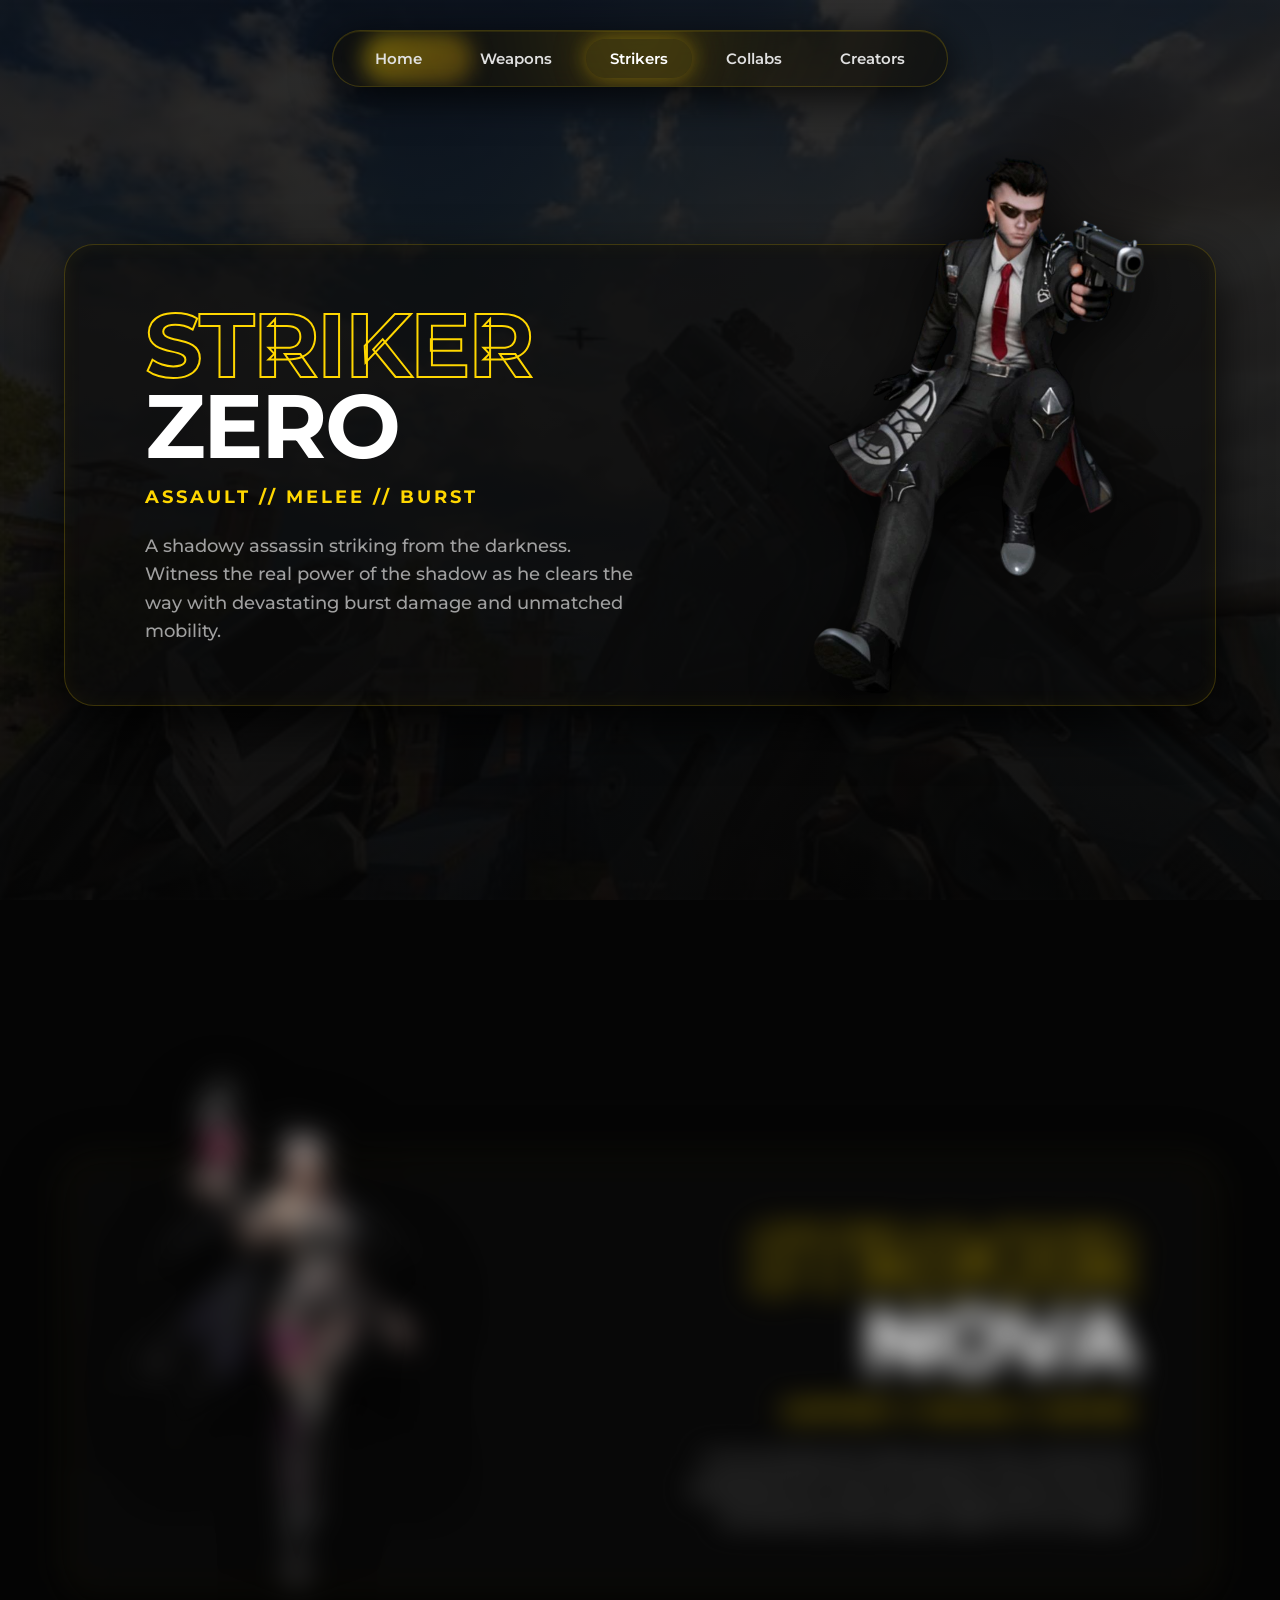
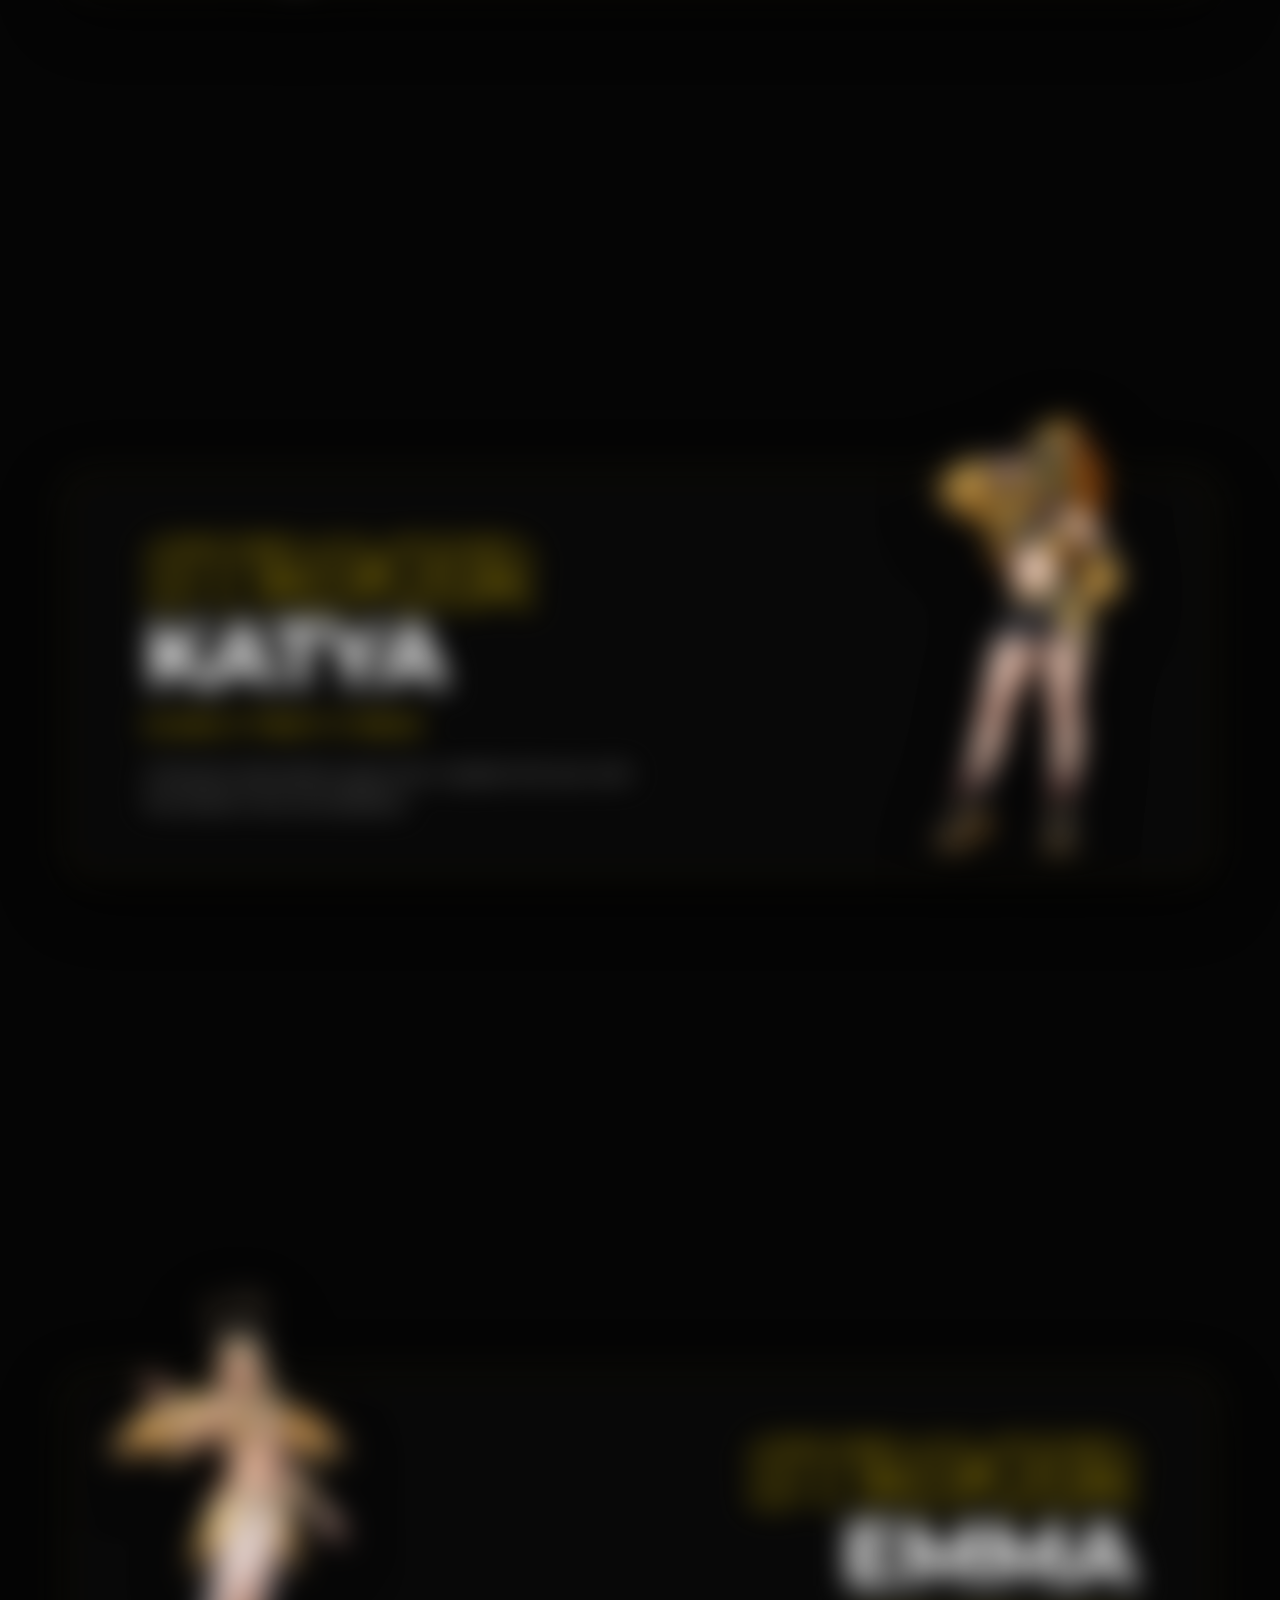
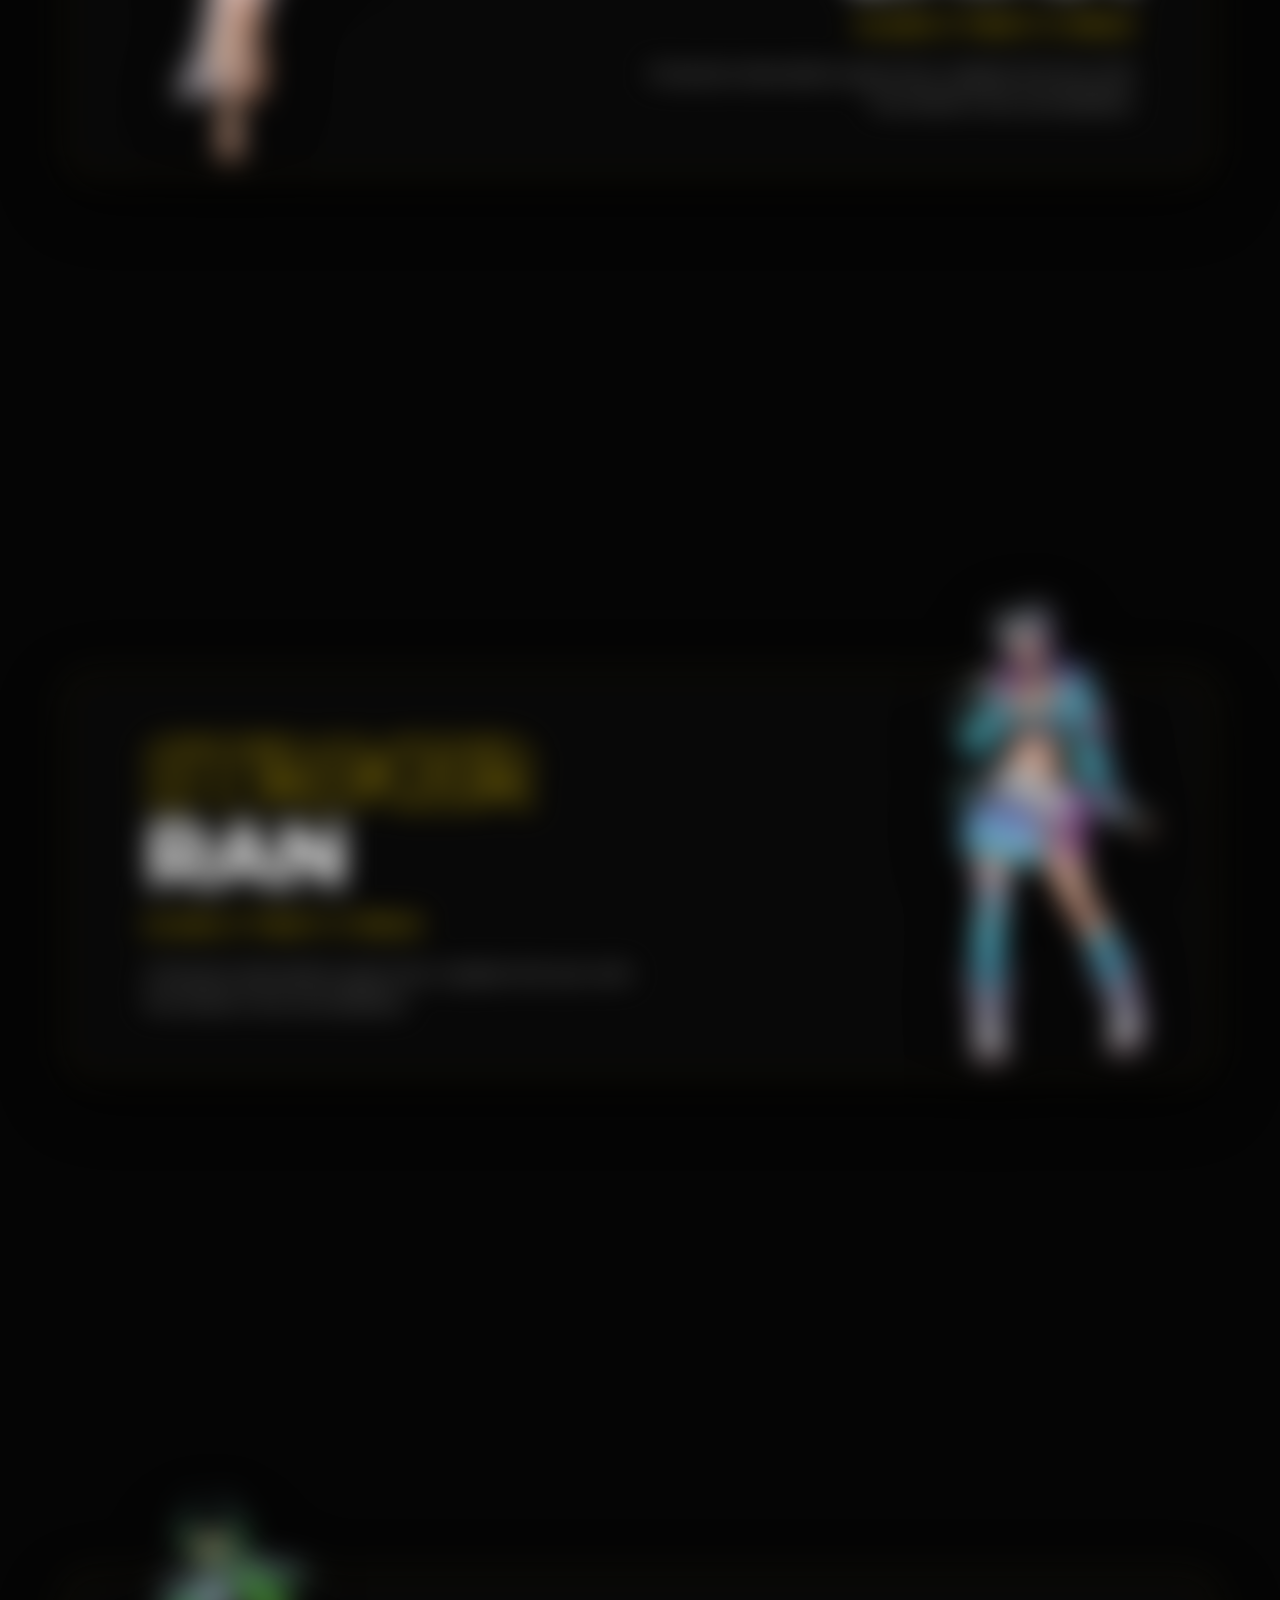
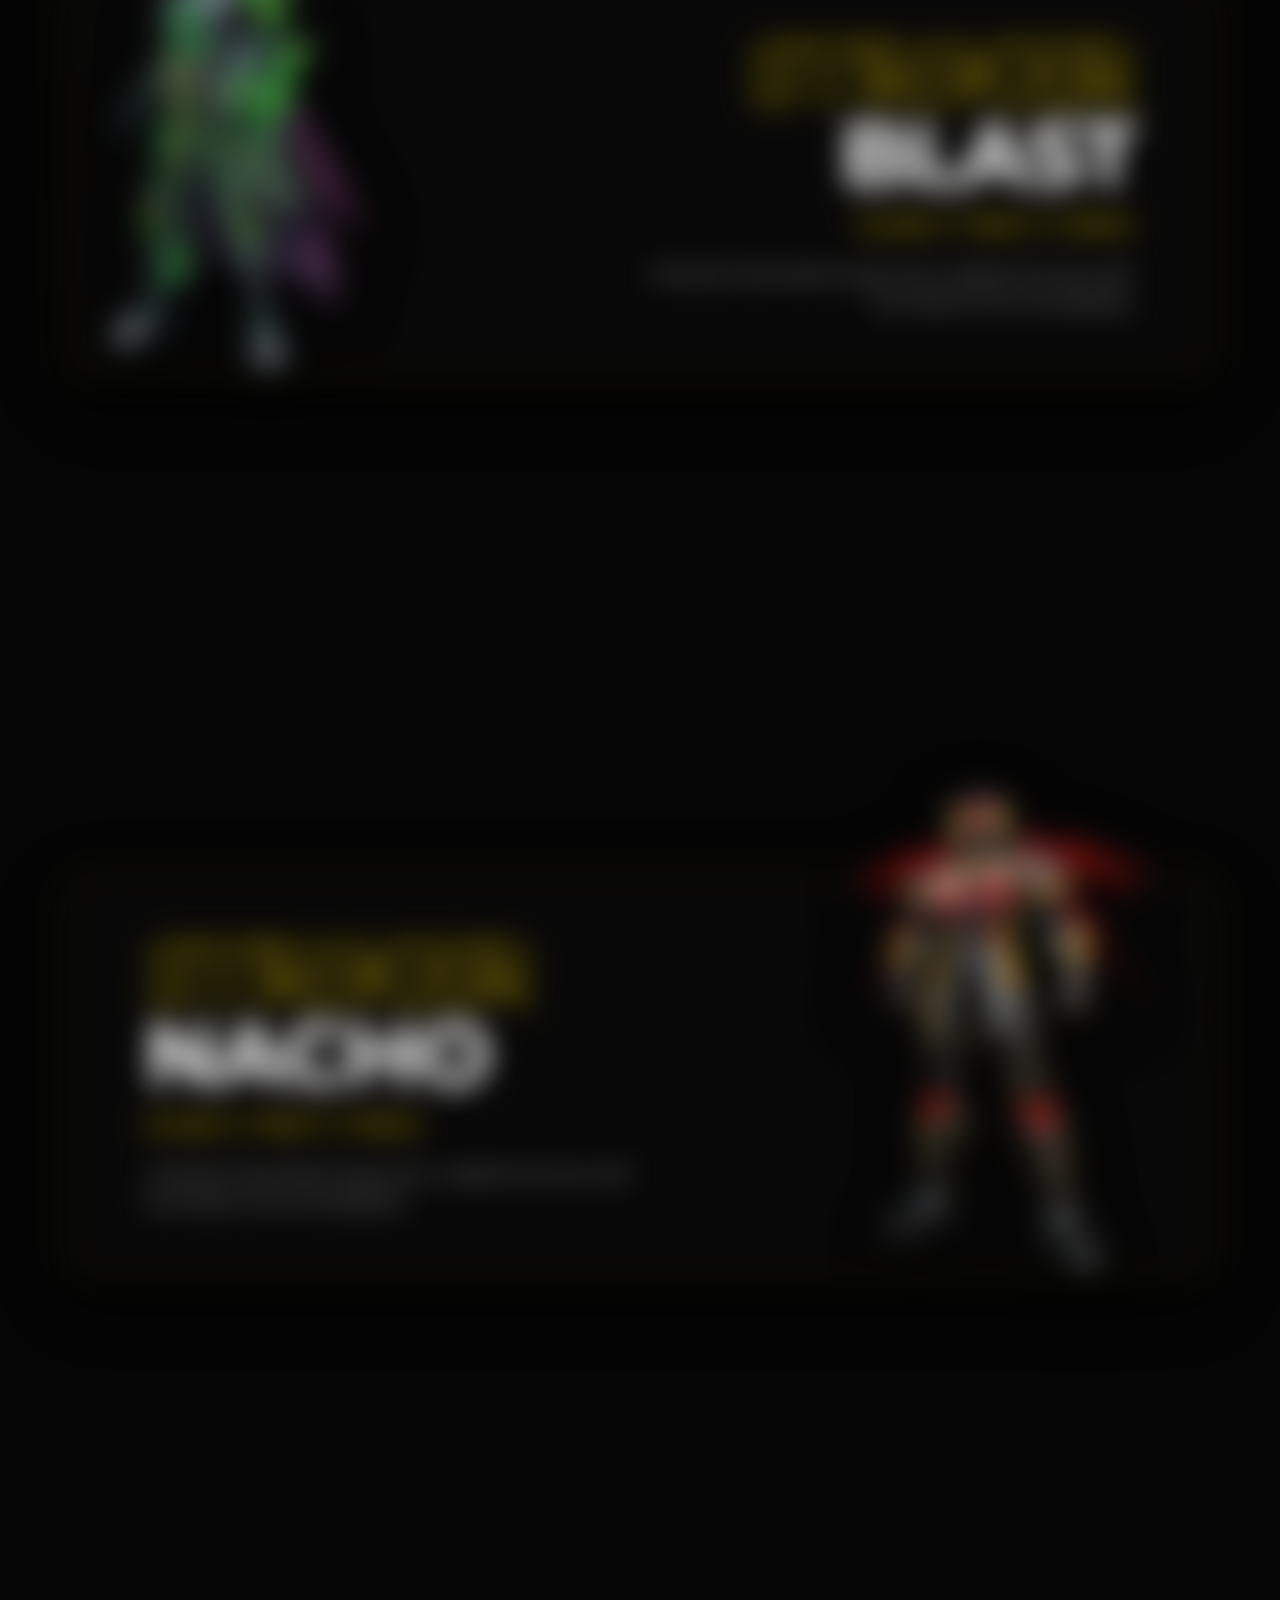
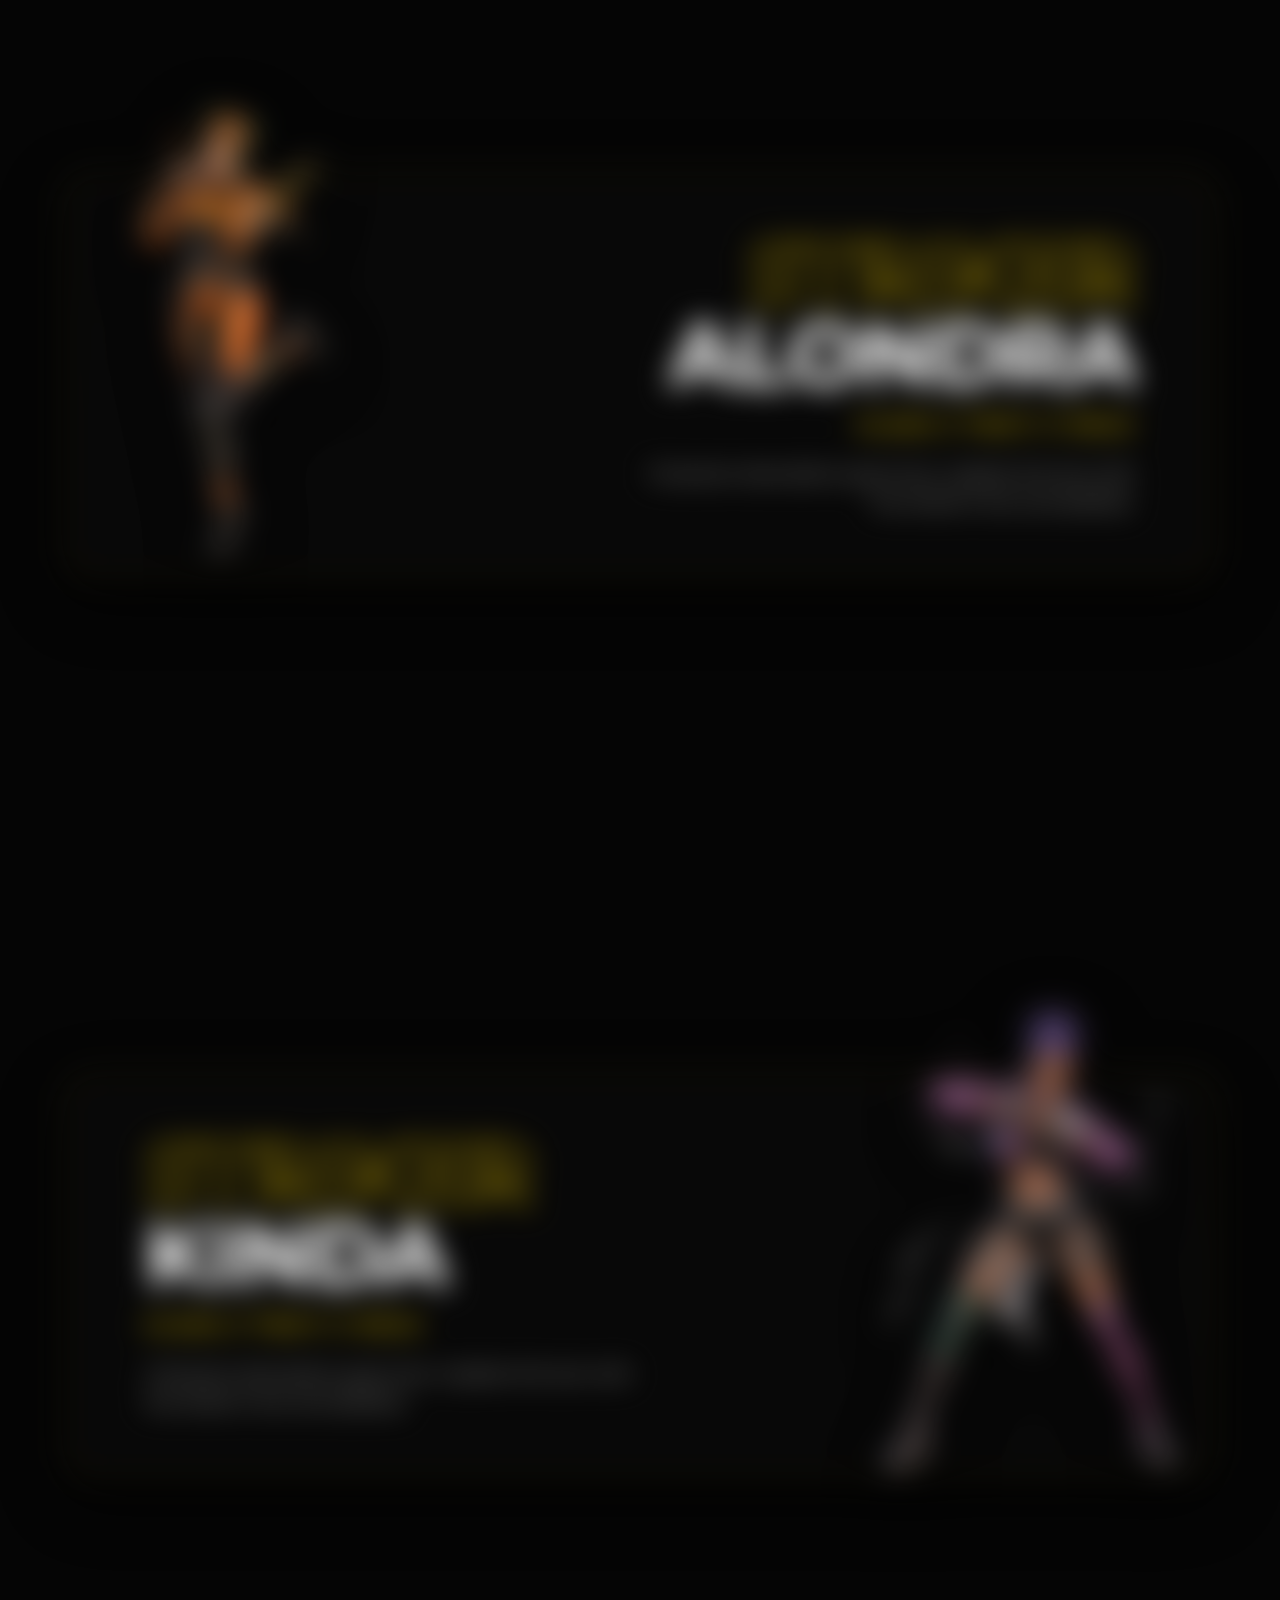
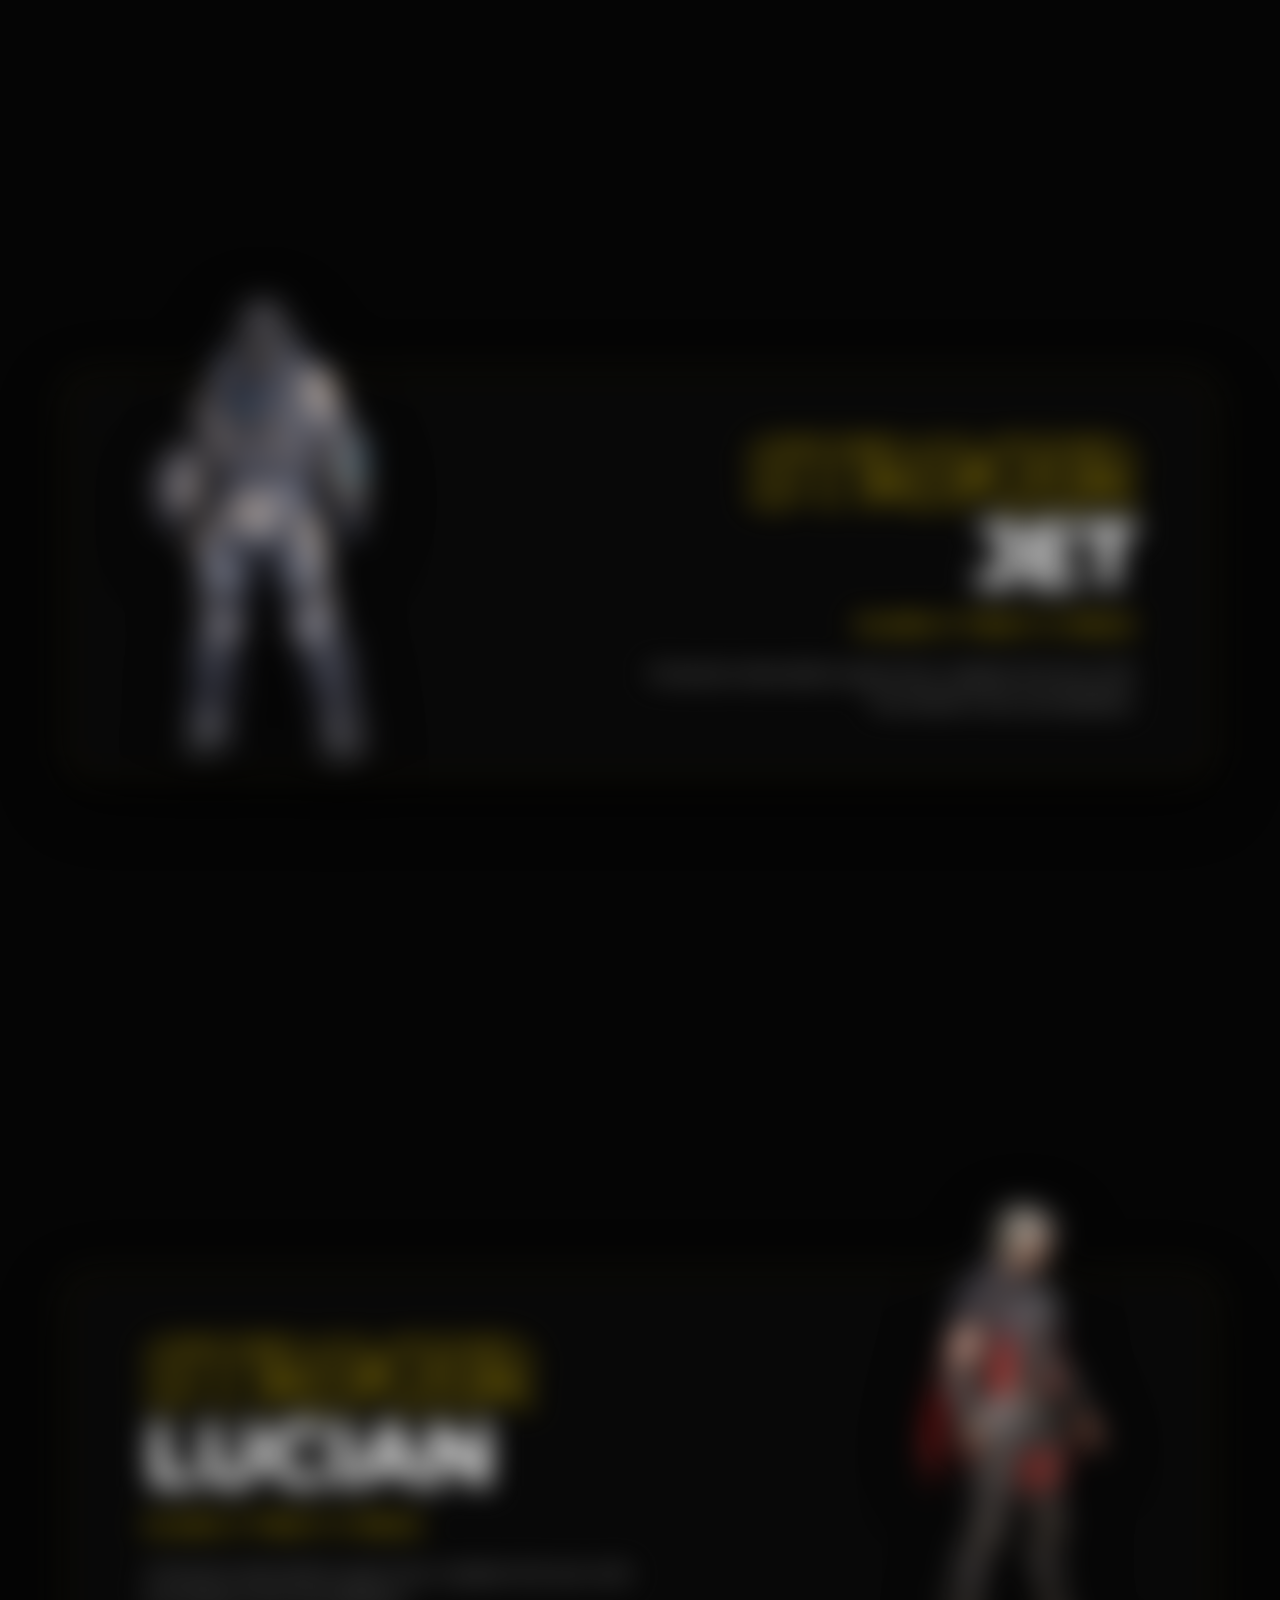
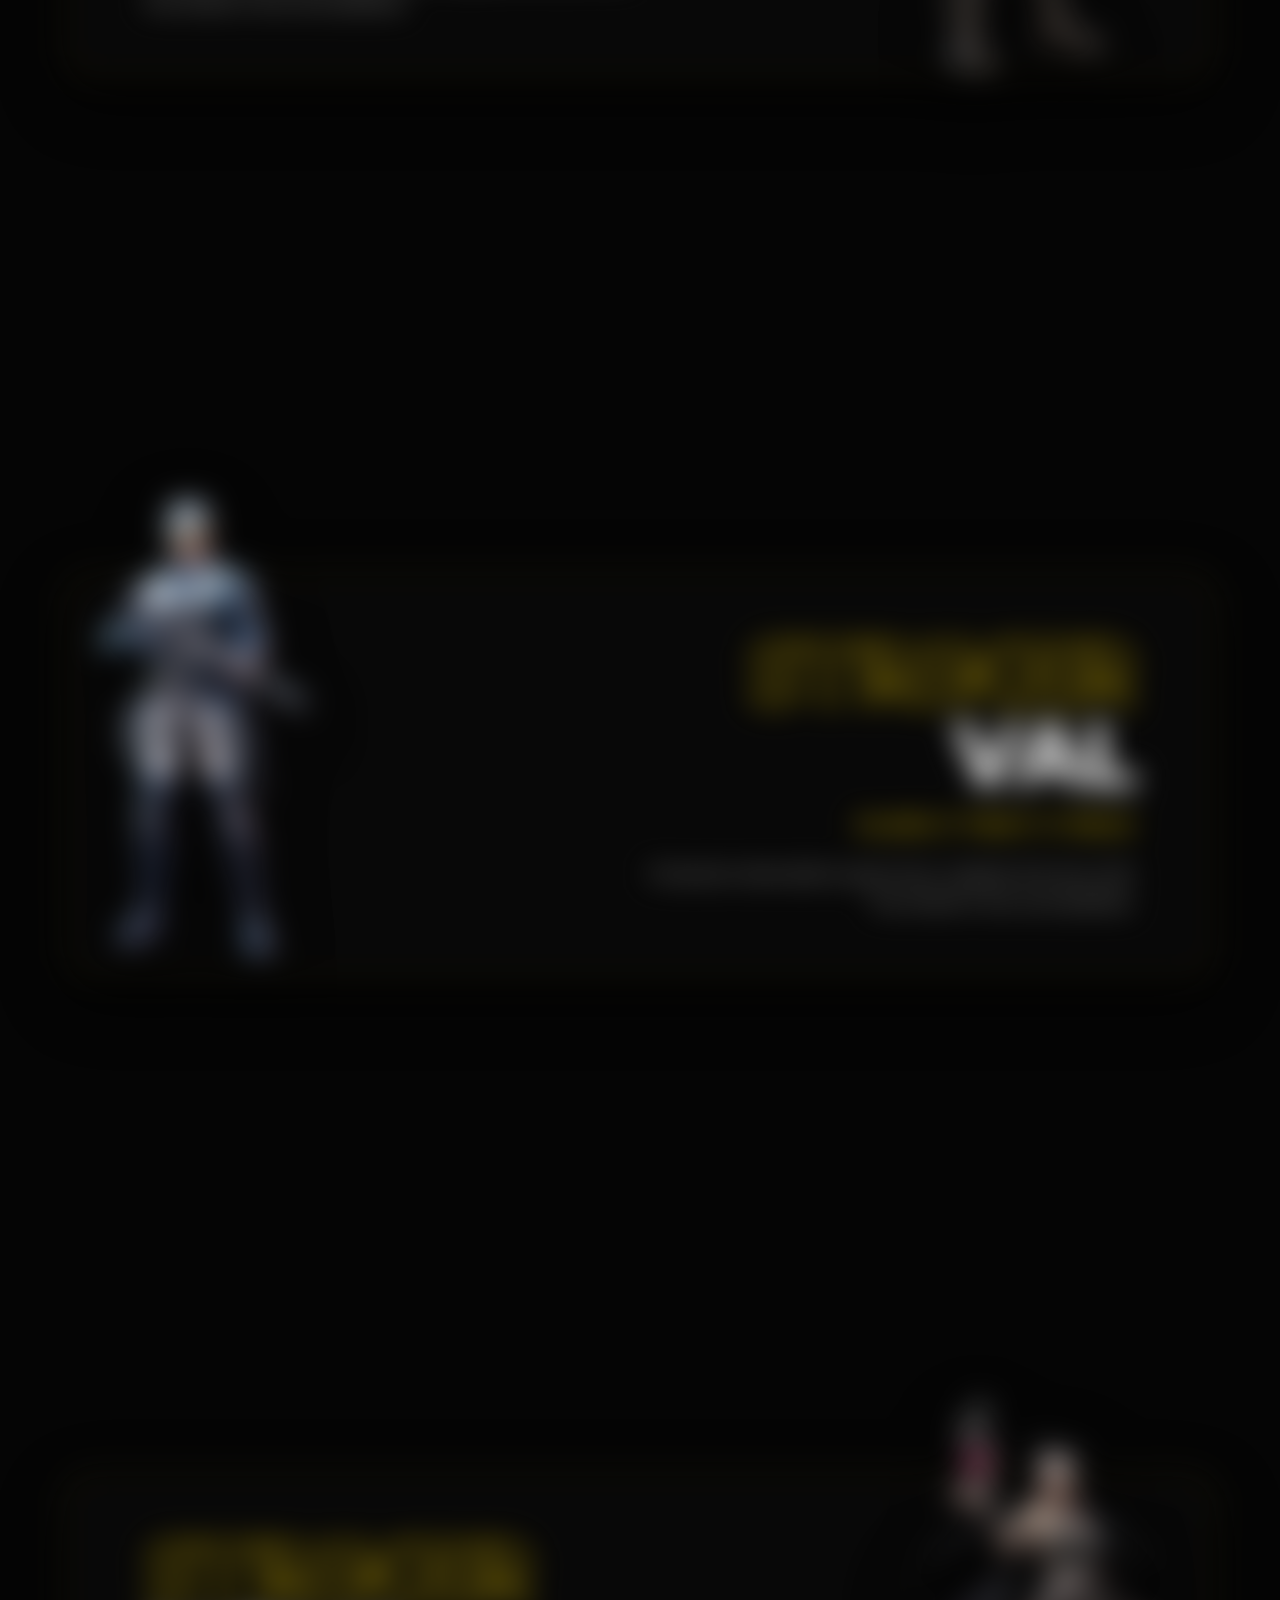
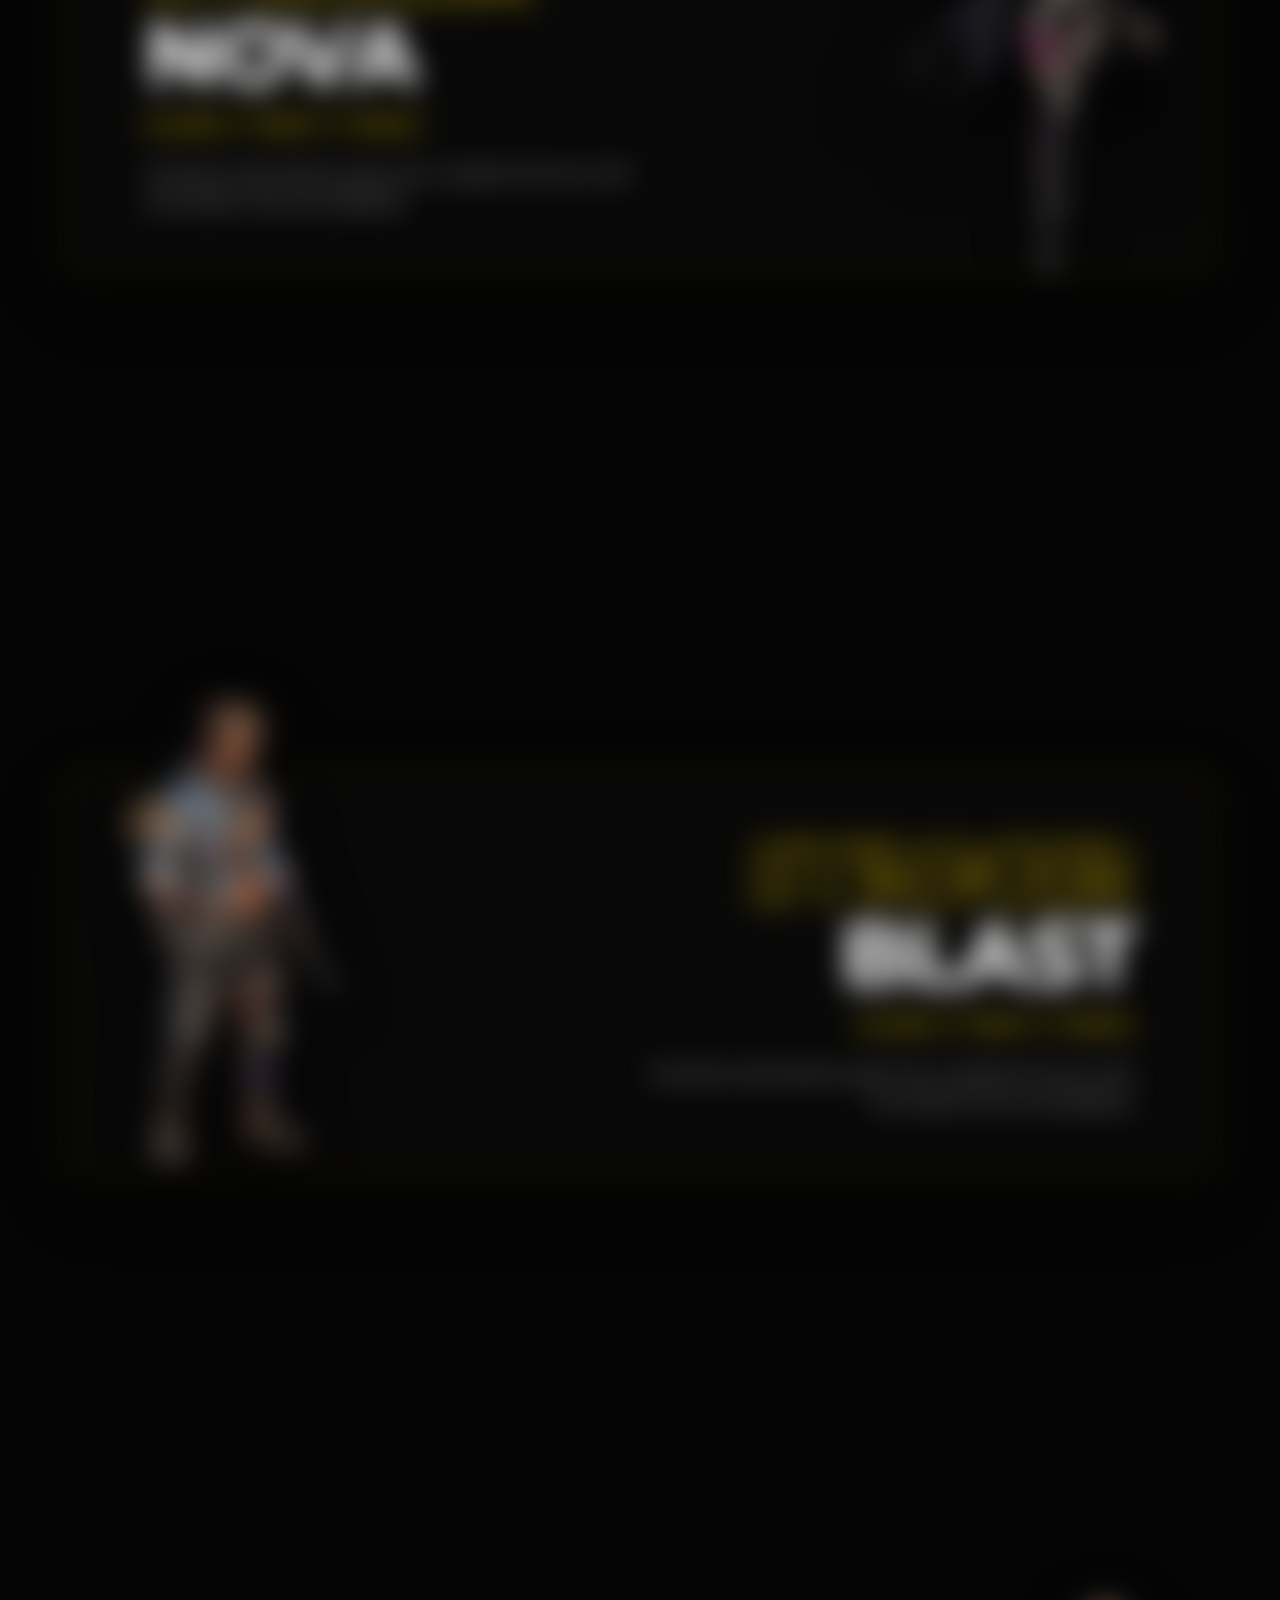
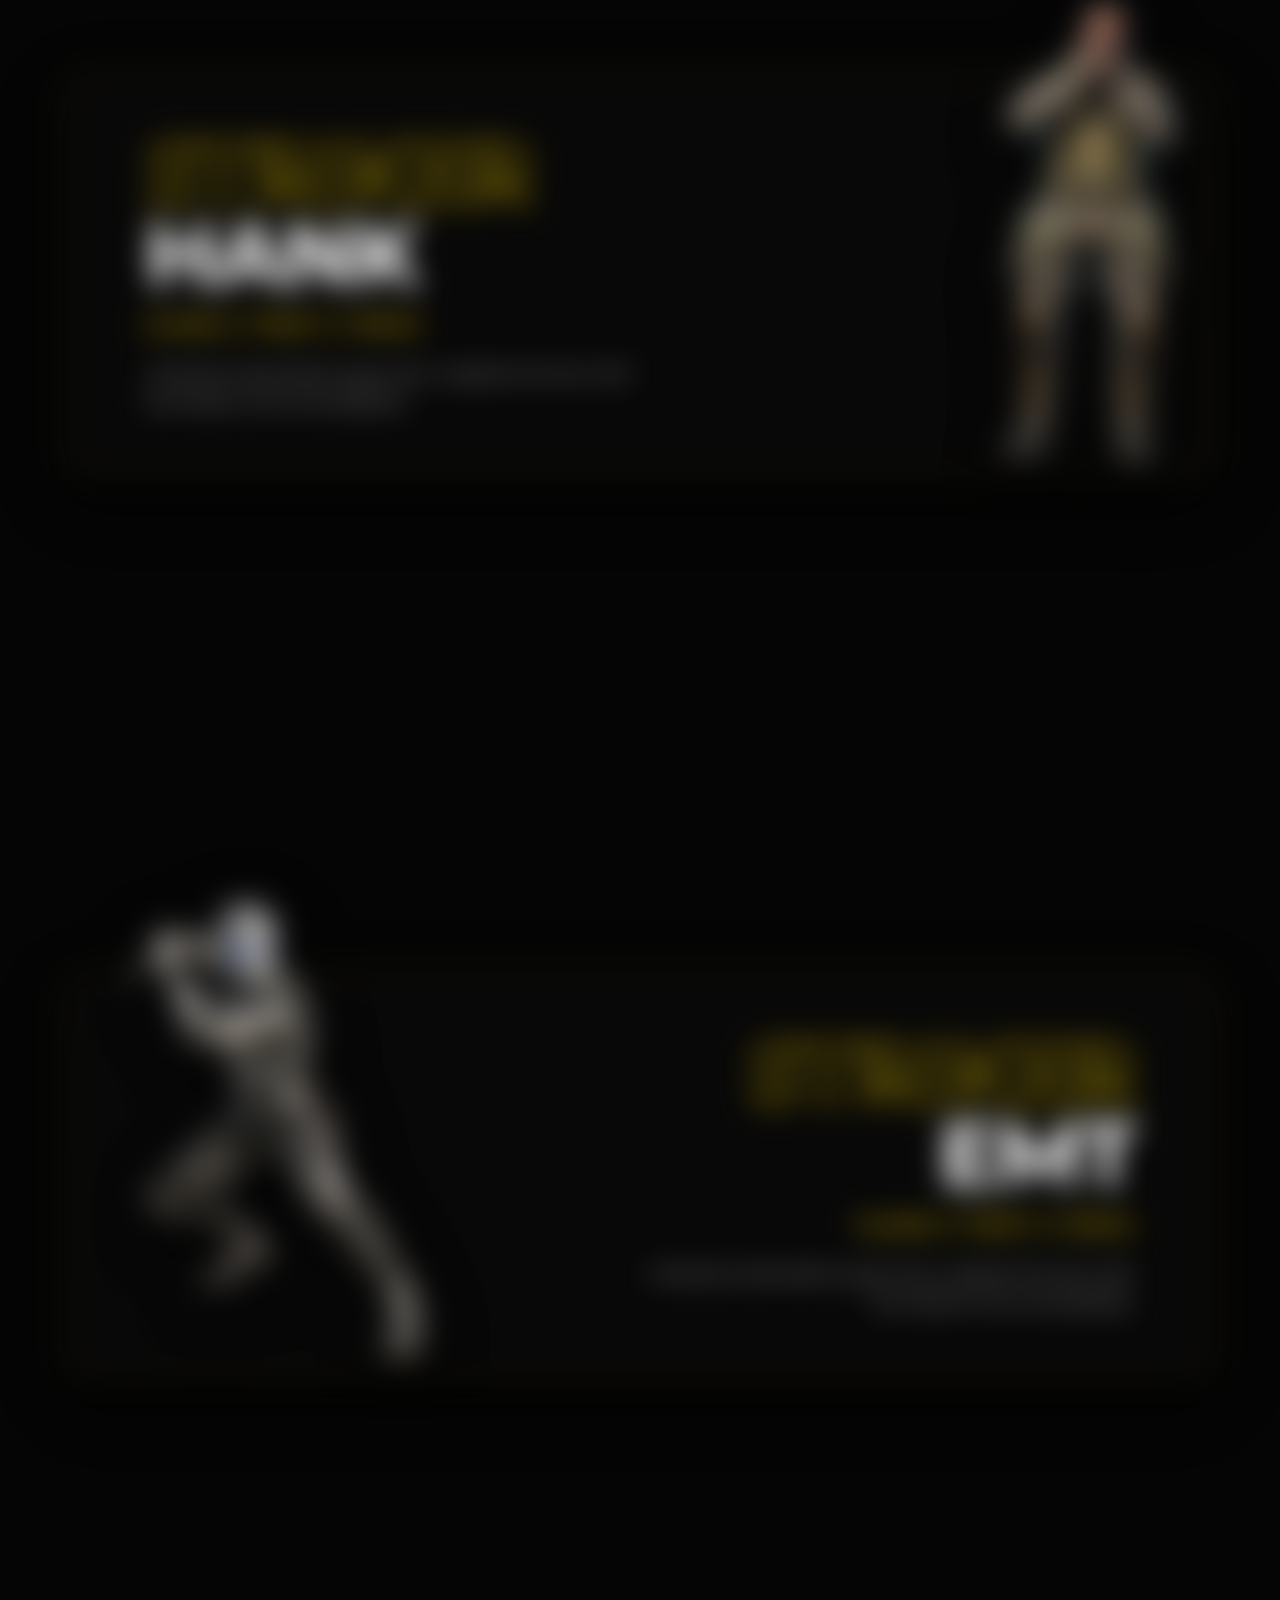
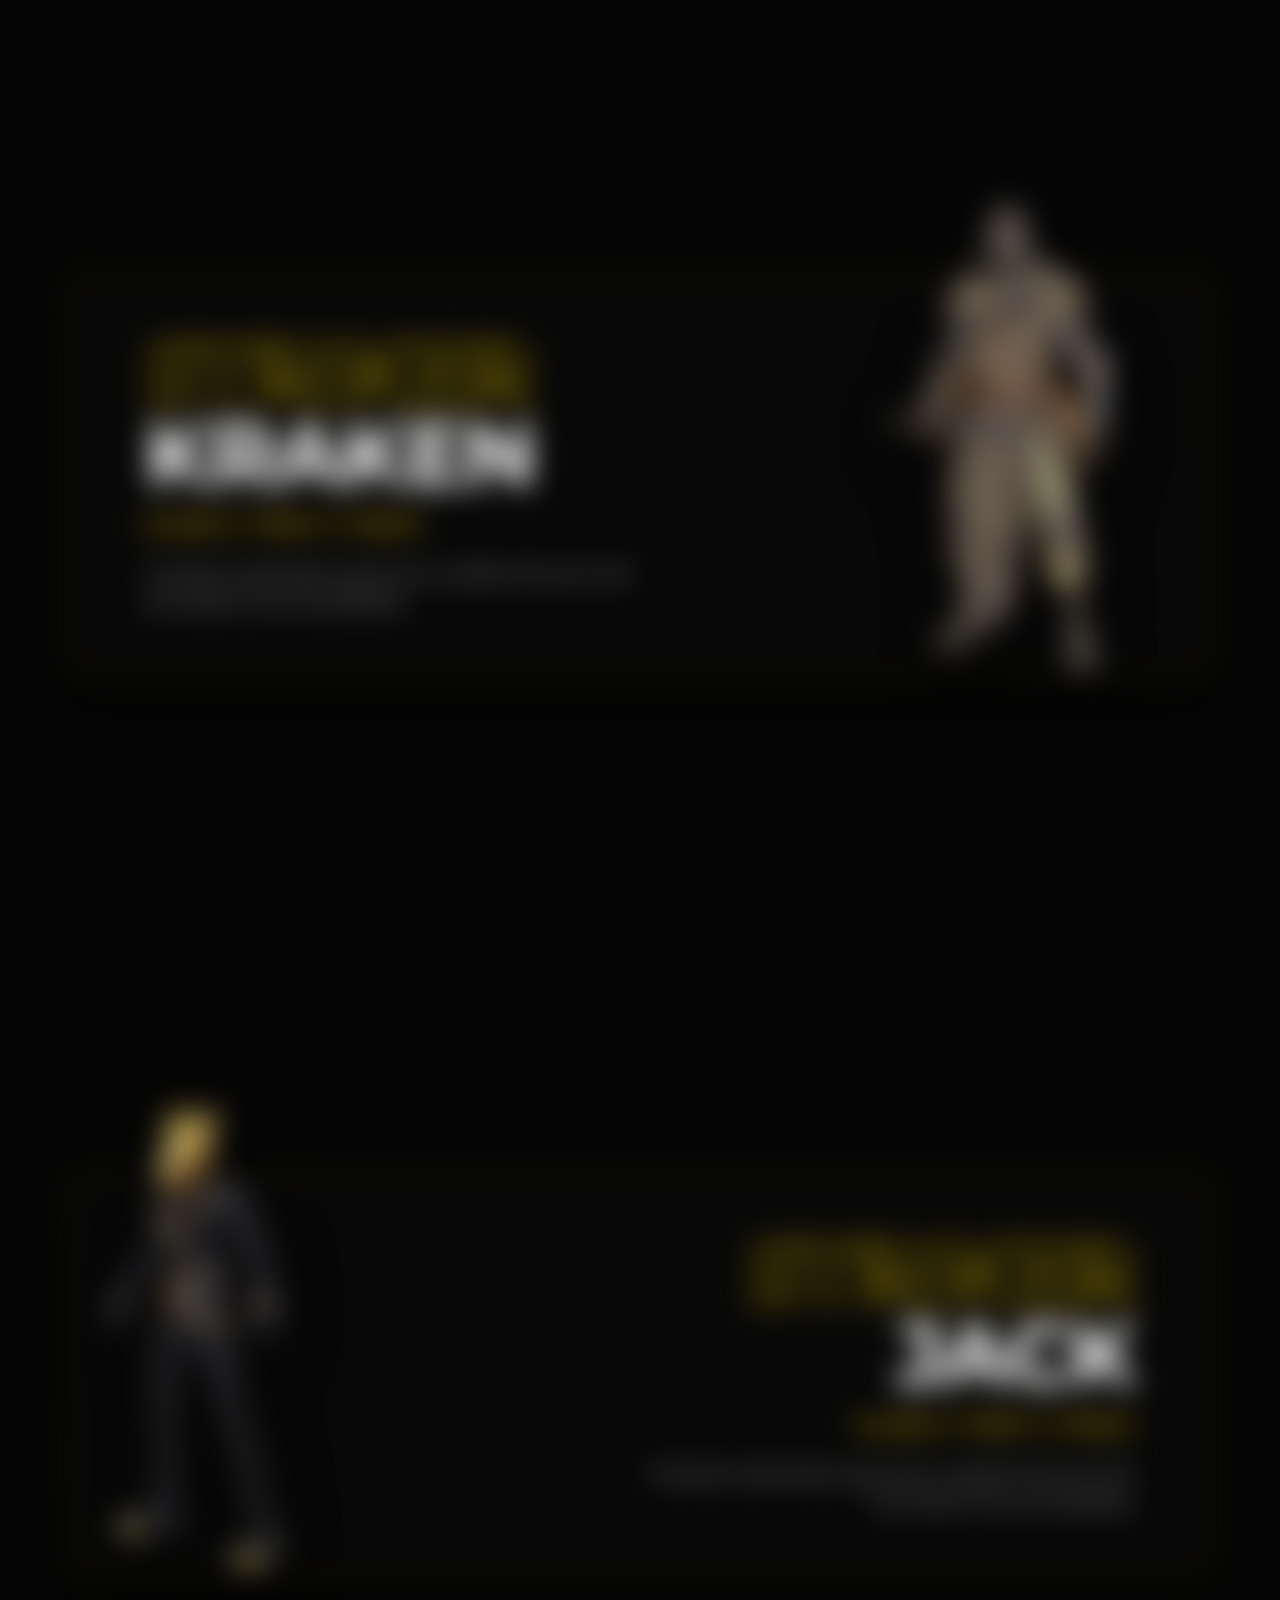
==== commit d074ccb6: "Add files via upload" ====
--- a/characters.html
+++ b/characters.html
@@ -14,8 +14,8 @@
     <div id="navbar-container"></div>
 
     <!-- CHARACTER 1 -->
-    <div class="showcase-wrapper">
-      <div class="character-showcase-card">
+    <div class="showcase-wrapper scroll-hidden">
+      <div class="character-showcase-card popout-card">
         <div class="character-text">
           <h1 class="outline-text-left">STRIKER</h1>
           <h1 class="solid-text-left">ZERO</h1>
@@ -26,15 +26,15 @@
             damage and unmatched mobility.
           </p>
         </div>
-        <div class="character-visual">
-          <img src="strikers/zero.png" alt="Agent Zero" class="showcase-img" />
+        <div class="popout-visual">
+          <img src="strikers/zero.png" alt="Agent Zero" class="popout-img" />
         </div>
       </div>
     </div>
 
     <!-- CHARACTER 2 (Reverse) -->
-    <div class="showcase-wrapper">
-      <div class="character-showcase-card reverse">
+    <div class="showcase-wrapper scroll-hidden">
+      <div class="character-showcase-card popout-card reverse">
         <div class="character-text">
           <h1 class="outline-text-left">STRIKER</h1>
           <h1 class="solid-text-left">NOVA</h1>
@@ -45,15 +45,15 @@
             squad.
           </p>
         </div>
-        <div class="character-visual">
-          <img src="strikers/nova.png" alt="Valkyrie" class="showcase-img" />
+        <div class="popout-visual">
+          <img src="strikers/nova.png" alt="Valkyrie" class="popout-img" />
         </div>
       </div>
     </div>
 
     <!-- CHARACTER 3 -->
-    <div class="showcase-wrapper">
-      <div class="character-showcase-card">
+    <div class="showcase-wrapper scroll-hidden">
+      <div class="character-showcase-card popout-card">
         <div class="character-text">
           <h1 class="outline-text-left">STRIKER</h1>
           <h1 class="solid-text-left">KATYA</h1>
@@ -63,15 +63,15 @@
             lore and abilities.
           </p>
         </div>
-        <div class="character-visual">
-          <img src="strikers/katya.png" alt="Striker 3" class="showcase-img" />
+        <div class="popout-visual">
+          <img src="strikers/katya.png" alt="Striker 3" class="popout-img" />
         </div>
       </div>
     </div>
 
     <!-- CHARACTER 4 (Reverse) -->
-    <div class="showcase-wrapper">
-      <div class="character-showcase-card reverse">
+    <div class="showcase-wrapper scroll-hidden">
+      <div class="character-showcase-card popout-card reverse">
         <div class="character-text">
           <h1 class="outline-text-left">STRIKER</h1>
           <h1 class="solid-text-left">EMMA</h1>
@@ -81,15 +81,15 @@
             lore and abilities.
           </p>
         </div>
-        <div class="character-visual">
-          <img src="strikers/emma.png" alt="Striker 4" class="showcase-img" />
+        <div class="popout-visual">
+          <img src="strikers/emma.png" alt="Striker 4" class="popout-img" />
         </div>
       </div>
     </div>
 
     <!-- CHARACTER 5 -->
-    <div class="showcase-wrapper">
-      <div class="character-showcase-card">
+    <div class="showcase-wrapper scroll-hidden">
+      <div class="character-showcase-card popout-card">
         <div class="character-text">
           <h1 class="outline-text-left">STRIKER</h1>
           <h1 class="solid-text-left">RAN</h1>
@@ -99,15 +99,15 @@
             lore and abilities.
           </p>
         </div>
-        <div class="character-visual">
-          <img src="strikers/ran.png" alt="Striker 5" class="showcase-img" />
+        <div class="popout-visual">
+          <img src="strikers/ran.png" alt="Striker 5" class="popout-img" />
         </div>
       </div>
     </div>
 
     <!-- CHARACTER 6 (Reverse) -->
-    <div class="showcase-wrapper">
-      <div class="character-showcase-card reverse">
+    <div class="showcase-wrapper scroll-hidden">
+      <div class="character-showcase-card popout-card reverse">
         <div class="character-text">
           <h1 class="outline-text-left">STRIKER</h1>
           <h1 class="solid-text-left">BLAST</h1>
@@ -117,15 +117,15 @@
             lore and abilities.
           </p>
         </div>
-        <div class="character-visual">
-          <img src="strikers/volt.png" alt="Striker 6" class="showcase-img" />
+        <div class="popout-visual">
+          <img src="strikers/volt.png" alt="Striker 6" class="popout-img" />
         </div>
       </div>
     </div>
 
     <!-- CHARACTER 7 -->
-    <div class="showcase-wrapper">
-      <div class="character-showcase-card">
+    <div class="showcase-wrapper scroll-hidden">
+      <div class="character-showcase-card popout-card">
         <div class="character-text">
           <h1 class="outline-text-left">STRIKER</h1>
           <h1 class="solid-text-left">NACHO</h1>
@@ -135,15 +135,15 @@
             lore and abilities.
           </p>
         </div>
-        <div class="character-visual">
-          <img src="strikers/ethan.png" alt="Striker 7" class="showcase-img" />
+        <div class="popout-visual">
+          <img src="strikers/ethan.png" alt="Striker 7" class="popout-img" />
         </div>
       </div>
     </div>
 
     <!-- CHARACTER 8 (Reverse) -->
-    <div class="showcase-wrapper">
-      <div class="character-showcase-card reverse">
+    <div class="showcase-wrapper scroll-hidden">
+      <div class="character-showcase-card popout-card reverse">
         <div class="character-text">
           <h1 class="outline-text-left">STRIKER</h1>
           <h1 class="solid-text-left">ALONDRA</h1>
@@ -153,18 +153,15 @@
             lore and abilities.
           </p>
         </div>
-        <div class="character-visual">
-          <img
-            src="strikers/alondra.png"
-            alt="Striker 8"
-            class="showcase-img" />
+        <div class="popout-visual">
+          <img src="strikers/alondra.png" alt="Striker 8" class="popout-img" />
         </div>
       </div>
     </div>
 
     <!-- CHARACTER 9 -->
-    <div class="showcase-wrapper">
-      <div class="character-showcase-card">
+    <div class="showcase-wrapper scroll-hidden">
+      <div class="character-showcase-card popout-card">
         <div class="character-text">
           <h1 class="outline-text-left">STRIKER</h1>
           <h1 class="solid-text-left">KINDA</h1>
@@ -174,15 +171,15 @@
             lore and abilities.
           </p>
         </div>
-        <div class="character-visual">
-          <img src="strikers/kinda.png" alt="Striker 9" class="showcase-img" />
+        <div class="popout-visual">
+          <img src="strikers/kinda.png" alt="Striker 9" class="popout-img" />
         </div>
       </div>
     </div>
 
     <!-- CHARACTER 10 (Reverse) -->
-    <div class="showcase-wrapper">
-      <div class="character-showcase-card reverse">
+    <div class="showcase-wrapper scroll-hidden">
+      <div class="character-showcase-card popout-card reverse">
         <div class="character-text">
           <h1 class="outline-text-left">STRIKER</h1>
           <h1 class="solid-text-left">JET</h1>
@@ -192,15 +189,15 @@
             lore and abilities.
           </p>
         </div>
-        <div class="character-visual">
-          <img src="strikers/jet.png" alt="Striker 10" class="showcase-img" />
+        <div class="popout-visual">
+          <img src="strikers/jet.png" alt="Striker 10" class="popout-img" />
         </div>
       </div>
     </div>
 
     <!-- CHARACTER 11 -->
-    <div class="showcase-wrapper">
-      <div class="character-showcase-card">
+    <div class="showcase-wrapper scroll-hidden">
+      <div class="character-showcase-card popout-card">
         <div class="character-text">
           <h1 class="outline-text-left">STRIKER</h1>
           <h1 class="solid-text-left">LUCIAN</h1>
@@ -210,18 +207,15 @@
             lore and abilities.
           </p>
         </div>
-        <div class="character-visual">
-          <img
-            src="strikers/lucian.png"
-            alt="Striker 11"
-            class="showcase-img" />
+        <div class="popout-visual">
+          <img src="strikers/lucian.png" alt="Striker 11" class="popout-img" />
         </div>
       </div>
     </div>
 
     <!-- CHARACTER 12 (Reverse) -->
-    <div class="showcase-wrapper">
-      <div class="character-showcase-card reverse">
+    <div class="showcase-wrapper scroll-hidden">
+      <div class="character-showcase-card popout-card reverse">
         <div class="character-text">
           <h1 class="outline-text-left">STRIKER</h1>
           <h1 class="solid-text-left">VAL</h1>
@@ -231,15 +225,15 @@
             lore and abilities.
           </p>
         </div>
-        <div class="character-visual">
-          <img src="strikers/val.png" alt="Striker 12" class="showcase-img" />
+        <div class="popout-visual">
+          <img src="strikers/val.png" alt="Striker 12" class="popout-img" />
         </div>
       </div>
     </div>
 
     <!-- CHARACTER 13 -->
-    <div class="showcase-wrapper">
-      <div class="character-showcase-card">
+    <div class="showcase-wrapper scroll-hidden">
+      <div class="character-showcase-card popout-card">
         <div class="character-text">
           <h1 class="outline-text-left">STRIKER</h1>
           <h1 class="solid-text-left">NOVA</h1>
@@ -249,15 +243,15 @@
             lore and abilities.
           </p>
         </div>
-        <div class="character-visual">
-          <img src="strikers/nova.png" alt="Striker 13" class="showcase-img" />
+        <div class="popout-visual">
+          <img src="strikers/nova.png" alt="Striker 13" class="popout-img" />
         </div>
       </div>
     </div>
 
     <!-- CHARACTER 14 (Reverse) -->
-    <div class="showcase-wrapper">
-      <div class="character-showcase-card reverse">
+    <div class="showcase-wrapper scroll-hidden">
+      <div class="character-showcase-card popout-card reverse">
         <div class="character-text">
           <h1 class="outline-text-left">STRIKER</h1>
           <h1 class="solid-text-left">BLAST</h1>
@@ -267,15 +261,15 @@
             lore and abilities.
           </p>
         </div>
-        <div class="character-visual">
-          <img src="strikers/blast.png" alt="Striker 14" class="showcase-img" />
+        <div class="popout-visual">
+          <img src="strikers/blast.png" alt="Striker 14" class="popout-img" />
         </div>
       </div>
     </div>
 
     <!-- CHARACTER 15 -->
-    <div class="showcase-wrapper">
-      <div class="character-showcase-card">
+    <div class="showcase-wrapper scroll-hidden">
+      <div class="character-showcase-card popout-card">
         <div class="character-text">
           <h1 class="outline-text-left">STRIKER</h1>
           <h1 class="solid-text-left">HANK</h1>
@@ -285,15 +279,15 @@
             lore and abilities.
           </p>
         </div>
-        <div class="character-visual">
-          <img src="strikers/hank.png" alt="Striker 15" class="showcase-img" />
+        <div class="popout-visual">
+          <img src="strikers/hank.png" alt="Striker 15" class="popout-img" />
         </div>
       </div>
     </div>
 
     <!-- CHARACTER 16 (Reverse) -->
-    <div class="showcase-wrapper">
-      <div class="character-showcase-card reverse">
+    <div class="showcase-wrapper scroll-hidden">
+      <div class="character-showcase-card popout-card reverse">
         <div class="character-text">
           <h1 class="outline-text-left">STRIKER</h1>
           <h1 class="solid-text-left">EMT</h1>
@@ -303,15 +297,15 @@
             lore and abilities.
           </p>
         </div>
-        <div class="character-visual">
-          <img src="strikers/emt.png" alt="Striker 16" class="showcase-img" />
+        <div class="popout-visual">
+          <img src="strikers/emt.png" alt="Striker 16" class="popout-img" />
         </div>
       </div>
     </div>
 
     <!-- CHARACTER 17 -->
-    <div class="showcase-wrapper">
-      <div class="character-showcase-card">
+    <div class="showcase-wrapper scroll-hidden">
+      <div class="character-showcase-card popout-card">
         <div class="character-text">
           <h1 class="outline-text-left">STRIKER</h1>
           <h1 class="solid-text-left">KRAKEN</h1>
@@ -321,18 +315,15 @@
             lore and abilities.
           </p>
         </div>
-        <div class="character-visual">
-          <img
-            src="strikers/kraken.png"
-            alt="Striker 15"
-            class="showcase-img" />
+        <div class="popout-visual">
+          <img src="strikers/kraken.png" alt="Striker 17" class="popout-img" />
         </div>
       </div>
     </div>
 
     <!-- CHARACTER 18 (Reverse) -->
-    <div class="showcase-wrapper">
-      <div class="character-showcase-card reverse">
+    <div class="showcase-wrapper scroll-hidden">
+      <div class="character-showcase-card popout-card reverse">
         <div class="character-text">
           <h1 class="outline-text-left">STRIKER</h1>
           <h1 class="solid-text-left">JACK</h1>
@@ -342,8 +333,8 @@
             lore and abilities.
           </p>
         </div>
-        <div class="character-visual">
-          <img src="strikers/jack.png" alt="Striker 16" class="showcase-img" />
+        <div class="popout-visual">
+          <img src="strikers/jack.png" alt="Striker 18" class="popout-img" />
         </div>
       </div>
     </div>
--- a/css/styles.css
+++ b/css/styles.css
@@ -9,8 +9,16 @@
 }
 
 body {
-    /* Obsidian black gradient background */
-    background: radial-gradient(circle at center, #1a1a1a 0%, #080808 60%, #000000 100%);
+    /* 1. The dark gradient overlay (85% to 95% black) to fade it out */
+    /* 2. The path to your background image */
+    background: 
+        linear-gradient(rgba(10, 10, 10, 0.85), rgba(5, 5, 5, 0.95)),
+        url('../assets/bg bs.jpg'); 
+        
+    background-size: cover; 
+    background-position: center; 
+    background-attachment: fixed; 
+    background-color: #050505; 
     overflow-x: hidden;
     min-height: 100vh;
 }
@@ -45,12 +53,16 @@
 }
 
 @keyframes navbarFloat {
-    0%,100% { transform: translateX(-50%) translateY(0px); }
-    50% { transform: translateX(-50%) translateY(-10px); }
+    0%, 100% { 
+        transform: translateX(-50%) translateY(0px); 
+    }
+    50% { 
+        transform: translateX(-50%) translateY(-10px); 
+    }
 }
 
 @keyframes ambient {
-    0%,100% {
+    0%, 100% {
         box-shadow:
             0 0 40px rgba(255, 215, 0, 0.15), 
             0 10px 40px rgba(0, 0, 0, 0.8),
@@ -65,102 +77,102 @@
 }
 
 .navbar::before {
-    content:"";
-    position:relative;
-    inset:-2px;
-    border-radius:inherit;
+    content: "";
+    position: relative;
+    inset: -2px;
+    border-radius: inherit;
     background: conic-gradient(from 0deg, #FFD700, transparent, #B8860B, transparent, #FFD700);
-    animation:spin 6s linear infinite;
-    z-index:-2;
+    animation: spin 6s linear infinite;
+    z-index: -2;
     opacity: 0.5;
 }
 
 .liquid {
-    position:absolute;
-    inset:-60px;
+    position: absolute;
+    inset: -60px;
     background: conic-gradient(from 0deg, #FFD700, transparent, #B8860B, transparent, #FFD700);
-    filter:blur(60px);
+    filter: blur(60px);
     opacity: 0.35;
-    animation:spin 10s linear infinite;
+    animation: spin 10s linear infinite;
 }
 
 @keyframes spin {
-    from { transform:rotate(0deg); }
-    to { transform:rotate(360deg); }
+    from { transform: rotate(0deg); }
+    to { transform: rotate(360deg); }
 }
 
 .navbar::after {
-    content:"";
-    position:absolute;
-    top:0;
-    left:-150%;
-    width:70%;
-    height:100%;
+    content: "";
+    position: absolute;
+    top: 0;
+    left: -150%;
+    width: 70%;
+    height: 100%;
     background: linear-gradient(120deg, transparent, rgba(255,255,255,0.15), transparent);
-    transform:skewX(-20deg);
-    animation:shine 6s linear infinite;
+    transform: skewX(-20deg);
+    animation: shine 6s linear infinite;
 }
 
 @keyframes shine {
-    from { left:-150%; }
-    to { left:220%; }
+    from { left: -150%; }
+    to { left: 220%; }
 }
 
 nav {
-    position:relative;
-    z-index:5;
-    display:flex;
-    align-items:center;
-    gap:10px;
+    position: relative;
+    z-index: 5;
+    display: flex;
+    align-items: center;
+    gap: 10px;
 }
 
 .indicator {
-    position:absolute;
-    width:110px;
-    height:52px;
-    left:12px;
-    top:50%;
-    transform:translateY(-50%);
-    border-radius:999px;
+    position: absolute;
+    width: 110px;
+    height: 52px;
+    left: 12px;
+    top: 50%;
+    transform: translateY(-50%);
+    border-radius: 999px;
     background: linear-gradient(135deg, rgba(255, 215, 0, 0.4), rgba(184, 134, 11, 0.35));
-    filter:blur(10px);
-    animation:pulseBlob 4s ease-in-out infinite;
-    z-index:-1;
+    filter: blur(10px);
+    animation: pulseBlob 4s ease-in-out infinite;
+    z-index: -1;
 }
 
 @keyframes pulseBlob {
-    0%,100% { transform: translateY(-50%) scale(1); }
+    0%, 100% { transform: translateY(-50%) scale(1); }
     50% { transform: translateY(-50%) scale(1.08); }
 }
 
 .nav-link {
-    position:relative;
-    display:flex;
-    align-items:center;
-    justify-content:center;
-    padding:10px 24px;
-    text-decoration:none;
+    position: relative;
+    display: flex;
+    align-items: center;
+    justify-content: center;
+    padding: 10px 24px;
+    text-decoration: none;
     color: #e0e0e0;
-    font-size:15px;
-    font-weight:600;
-    border-radius:999px;
-    overflow:hidden;
+    font-size: 15px;
+    font-weight: 600;
+    border-radius: 999px;
+    overflow: hidden;
     transition: transform .35s ease, text-shadow .35s ease, box-shadow .35s ease, background .35s ease, color .35s ease;
 }
 
 .nav-link::before {
-    content:"";
-    position:absolute;
-    inset:0;
-    border-radius:inherit;
-    background:rgba(255, 215, 0, 0.15);
-    transform:scale(0);
-    transition:.35s ease;
-    z-index:-1;
+    content: "";
+    position: absolute;
+    inset: 0;
+    border-radius: inherit;
+    background: rgba(255, 215, 0, 0.15);
+    transform: scale(0);
+    transition: .35s ease;
+    z-index: -1;
 }
 
 .nav-link:hover::before {
-    transform:scale(1);
+    transform: scale(1);
 }
 
 .nav-link:hover {
@@ -171,25 +183,25 @@
 }
 
 .active {
-    background:rgba(255, 215, 0, 0.1);
+    background: rgba(255, 215, 0, 0.1);
     box-shadow: 0 0 20px rgba(255, 215, 0, 0.3), 0 0 40px rgba(184, 134, 11, 0.2);
     color: #ffffff;
 }
 
 .nav-link::after {
-    content:"";
-    position:absolute;
-    top:0;
-    left:-120%;
-    width:60%;
-    height:100%;
+    content: "";
+    position: absolute;
+    top: 0;
+    left: -120%;
+    width: 60%;
+    height: 100%;
     background: linear-gradient(120deg, transparent, rgba(255,255,255,.2), transparent);
-    transform:skewX(-20deg);
-    transition:.6s ease;
+    transform: skewX(-20deg);
+    transition: .6s ease;
 }
 
 .nav-link:hover::after {
-    left:150%;
+    left: 150%;
 }
 
 /* =========================================================
@@ -253,9 +265,8 @@
 }
 
 /* =========================================================
-   GIANT SHOWCASE CARDS (Characters & Weapons)
-========================================================= */
-/* Centers the giant card on the screen */
+   STANDARD SHOWCASE CARDS (Weapons Base)
+========================================================= */
 .showcase-wrapper {
     min-height: 100vh;
     display: flex;
@@ -264,7 +275,6 @@
     padding: 100px 5% 50px 5%;
 }
 
-/* The Massive Glass Panel */
 .character-showcase-card {
     width: 100%;
     max-width: 1400px;
@@ -342,9 +352,62 @@
 
 .showcase-img {
     max-height: 70vh; 
-    max-width: 100%; /* ADD THIS: Forces wide weapons to stay completely inside the card! */
+    max-width: 100%; 
     object-fit: contain;
     filter: drop-shadow(0 20px 30px rgba(0,0,0,0.8));
+}
+
+/* =========================================================
+   UNIVERSAL POP-OUT LAYOUT (Creators, Strikers, etc.)
+========================================================= */
+.popout-card {
+    position: relative;
+    overflow: visible; /* Lets the PNG pop out the top */
+    display: block; /* Turns off side-by-side flexbox to constrain card height */
+}
+
+/* Restricts the text to one side */
+.popout-card .character-text {
+    width: 60%;
+    position: relative;
+    z-index: 10; 
+}
+
+/* The Overlapping Image Container */
+.popout-visual {
+    position: absolute;
+    bottom: 0; 
+    right: 0; 
+    width: 65%; 
+    height: 120%; /* Makes the image pop out the top */
+    display: flex;
+    justify-content: flex-end;
+    align-items: flex-end;
+    padding-right: 30px;
+    pointer-events: none; 
+    z-index: 5; 
+}
+
+.popout-img {
+    max-height: 100%;
+    max-width: 100%;
+    object-fit: contain;
+    filter: drop-shadow(0 20px 30px rgba(0,0,0,0.8));
+}
+
+/* Reverse Pop-out Layout */
+.popout-card.reverse .character-text {
+    margin-left: 40%; 
+    text-align: right;
+    align-items: flex-end;
+}
+
+.popout-card.reverse .popout-visual {
+    right: auto;
+    left: 0; 
+    justify-content: flex-start; /* Keeps it anchored to the left */
+    padding-right: 0; /* Resets the right padding */
+    padding-left: 30px; /* Nudges the image exactly 30px away from the left edge! */
 }
 
 /* =========================================================
@@ -403,6 +466,17 @@
     border-radius: 10px;
     box-shadow: 0 0 15px rgba(255, 215, 0, 0.8);
     transition: width 1s cubic-bezier(0.25, 1, 0.5, 1);
+}
+
+/* Arsenal Notice Layout */
+.arsenal-notice-spacing {
+    padding-top: 140px;
+}
+
+.notice-card-layout {
+    justify-content: center !important;
+    text-align: center;
+    padding: 40px 60px !important;
 }
 
 /* =========================================================
@@ -515,150 +589,19 @@
 
 
 /* =========================================================
-   CREATORS PAGE (Overlapping Layout)
-========================================================= */
-.creator-card {
-    position: relative;
-    overflow: visible; /* Lets the PNG pop out the top if it's tall */
-    display: block; /* Turns off the side-by-side flexbox */
-}
-
-/* Restrict the text to one side */
-.creator-card .character-text {
-    width: 60%;
-    position: relative;
-    z-index: 10; /* Keeps text clickable and on top */
-}
-
-/* The Overlapping Image Container */
-.creator-visual {
-    position: absolute;
-    bottom: 0; /* Pins image to the floor of the card */
-    right: 0; /* Pins image to the right edge */
-    width: 65%; /* Spans across half the card, forcing it to overlap the text */
-    height: 120%; /* Makes the image pop out the top of the glass card slightly */
-    display: flex;
-    justify-content: flex-end;
-    align-items: flex-end;
-    pointer-events: none; /* Allows the mouse to click text underneath the PNG's invisible box */
-    z-index: 5; /* Puts the image behind the text. Change to 15 if you want it IN FRONT of the text */
-}
-
-.creator-img {
-    max-height: 100%;
-    max-width: 100%;
-    object-fit: contain;
-    filter: drop-shadow(0 20px 30px rgba(0,0,0,0.8));
-}
-
-/* --- Reverse Layout for the Second Creator --- */
-.creator-card.reverse .character-text {
-    margin-left: 40%; /* Pushes text to the right side */
-    text-align: right;
-    align-items: flex-end;
-}
-
-.creator-card.reverse .creator-visual {
-    right: auto;
-    left: 0; /* Pins image to the left edge instead */
-    justify-content: flex-start;
-}
-
-
-
-
-/*scroll*/
-.scroll-hidden{
-    opacity:0;
-    transform:translateY(80px);
-    filter:blur(10px);
-    transition:
-        opacity .8s ease,
-        transform .8s ease,
-        filter .8s ease;
-}
-
-/* ===========================
-   CHARACTER SCROLL EFFECT
-=========================== */
-
-.showcase-wrapper{
-
-    opacity:.35;
-    filter:blur(12px);
-    transform:scale(.95) translateY(60px);
-
-    transition:
-        opacity .8s ease,
-        filter .8s ease,
-        transform .8s ease;
-
-    will-change:transform,filter,opacity;
-
-}
-
-.showcase-wrapper.active-section{
-
-    opacity:1;
-    filter:blur(0);
-    transform:scale(1) translateY(0);
-
-}
-
-.showcase-wrapper.inactive-section{
-
-    opacity:.35;
-    filter:blur(12px);
-    transform:scale(.95) translateY(60px);
-
-}
-
-/* Image animation */
-
-.showcase-img{
-
-    transition:
-        transform .8s ease,
-        filter .8s ease;
-
-}
-
-.active-section .showcase-img{
-
-    transform:scale(1);
-    filter:blur(0);
-
-}
-
-.inactive-section .showcase-img{
-
-    transform:scale(.92);
-    filter:blur(4px);
-
-}
-
-/* Text animation */
-
-.character-text{
-
-    transition:
-        transform .8s ease,
-        opacity .8s ease;
-
-}
-
-.active-section .character-text{
-
-    opacity:1;
-    transform:translateX(0);
-
-}
-
-.inactive-section .character-text{
-
-    opacity:.4;
-    transform:translateY(20px);
-
+   SCROLL FADE-IN ANIMATIONS
+========================================================= */
+.scroll-hidden {
+    opacity: 0;
+    filter: blur(15px);
+    transform: translateY(40px);
+    transition: all 0.8s ease-out;
+}
+
+.scroll-show {
+    opacity: 1;
+    filter: blur(0);
+    transform: translateY(0);
 }
 
 /* =========================================================
@@ -715,7 +658,12 @@
         line-height: 1.4;
     }
 
-    /* Giant Showcase Card Mobile Fixes */
+    /* Arsenal Spacing Fix */
+    .arsenal-notice-spacing {
+        padding-top: 100px;
+    }
+
+    /* Standard Card Mobile Fix */
     .character-showcase-card, .character-showcase-card.reverse {
         flex-direction: column; 
         padding: 40px 20px; 
@@ -723,22 +671,24 @@
         gap: 30px;
     }
 
-    .character-showcase-card.reverse .character-text {
+    .character-showcase-card.reverse .character-text, .character-text {
         align-items: center; 
         text-align: center;
     }
 
-    .character-text {
-        align-items: center;
-        text-align: center;
-    }
-
     .outline-text-left, .solid-text-left {
         font-size: 15vw; 
     }
 
+    .character-visual {
+        width: 100%;
+        justify-content: center;
+    }
+
     .showcase-img {
-        max-height: 45vh; 
+        max-width: 100%; 
+        max-height: 35vh; 
+        object-fit: contain;
     }
 
     .weapon-stats {
@@ -778,25 +728,20 @@
         margin-top: 30px;
     }
 
-
-
-
-    /* --- Creators Page Mobile Fixes --- */
-    .creator-card {
-        display: flex; /* Turns vertical stacking back on */
-    }
-
-    .creator-card .character-text, 
-    .creator-card.reverse .character-text {
+    /* Universal Pop-Out Layout Mobile Fix */
+    .popout-card {
+        display: flex; 
+    }
+
+    .popout-card .character-text, .popout-card.reverse .character-text {
         width: 100%;
         margin-left: 0;
         text-align: center;
         align-items: center;
     }
 
-    .creator-visual, 
-    .creator-card.reverse .creator-visual {
-        position: relative; /* Turns off the overlapping */
+    .popout-visual, .popout-card.reverse .popout-visual {
+        position: relative; 
         width: 100%;
         height: auto;
         right: auto;
@@ -804,7 +749,7 @@
         justify-content: center;
     }
 
-    .creator-img {
+    .popout-img {
         max-height: 45vh; 
     }
 }
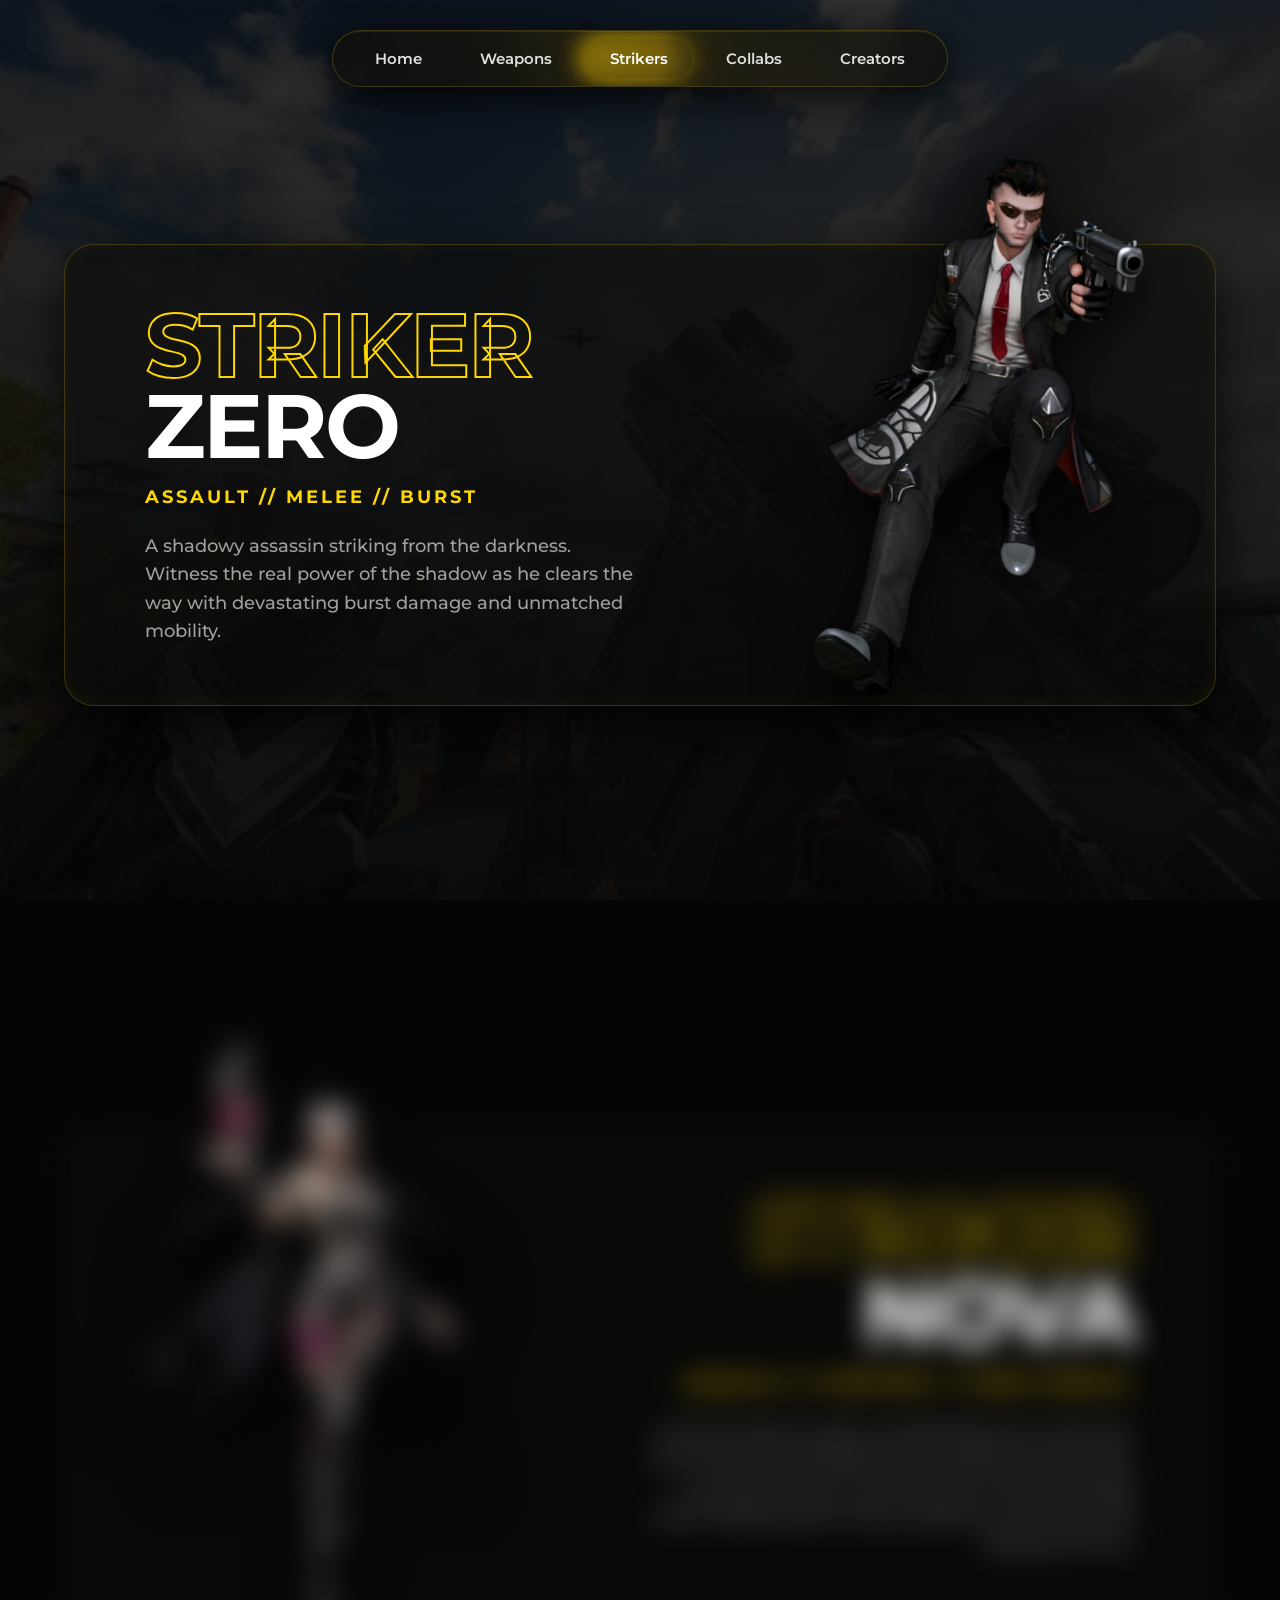
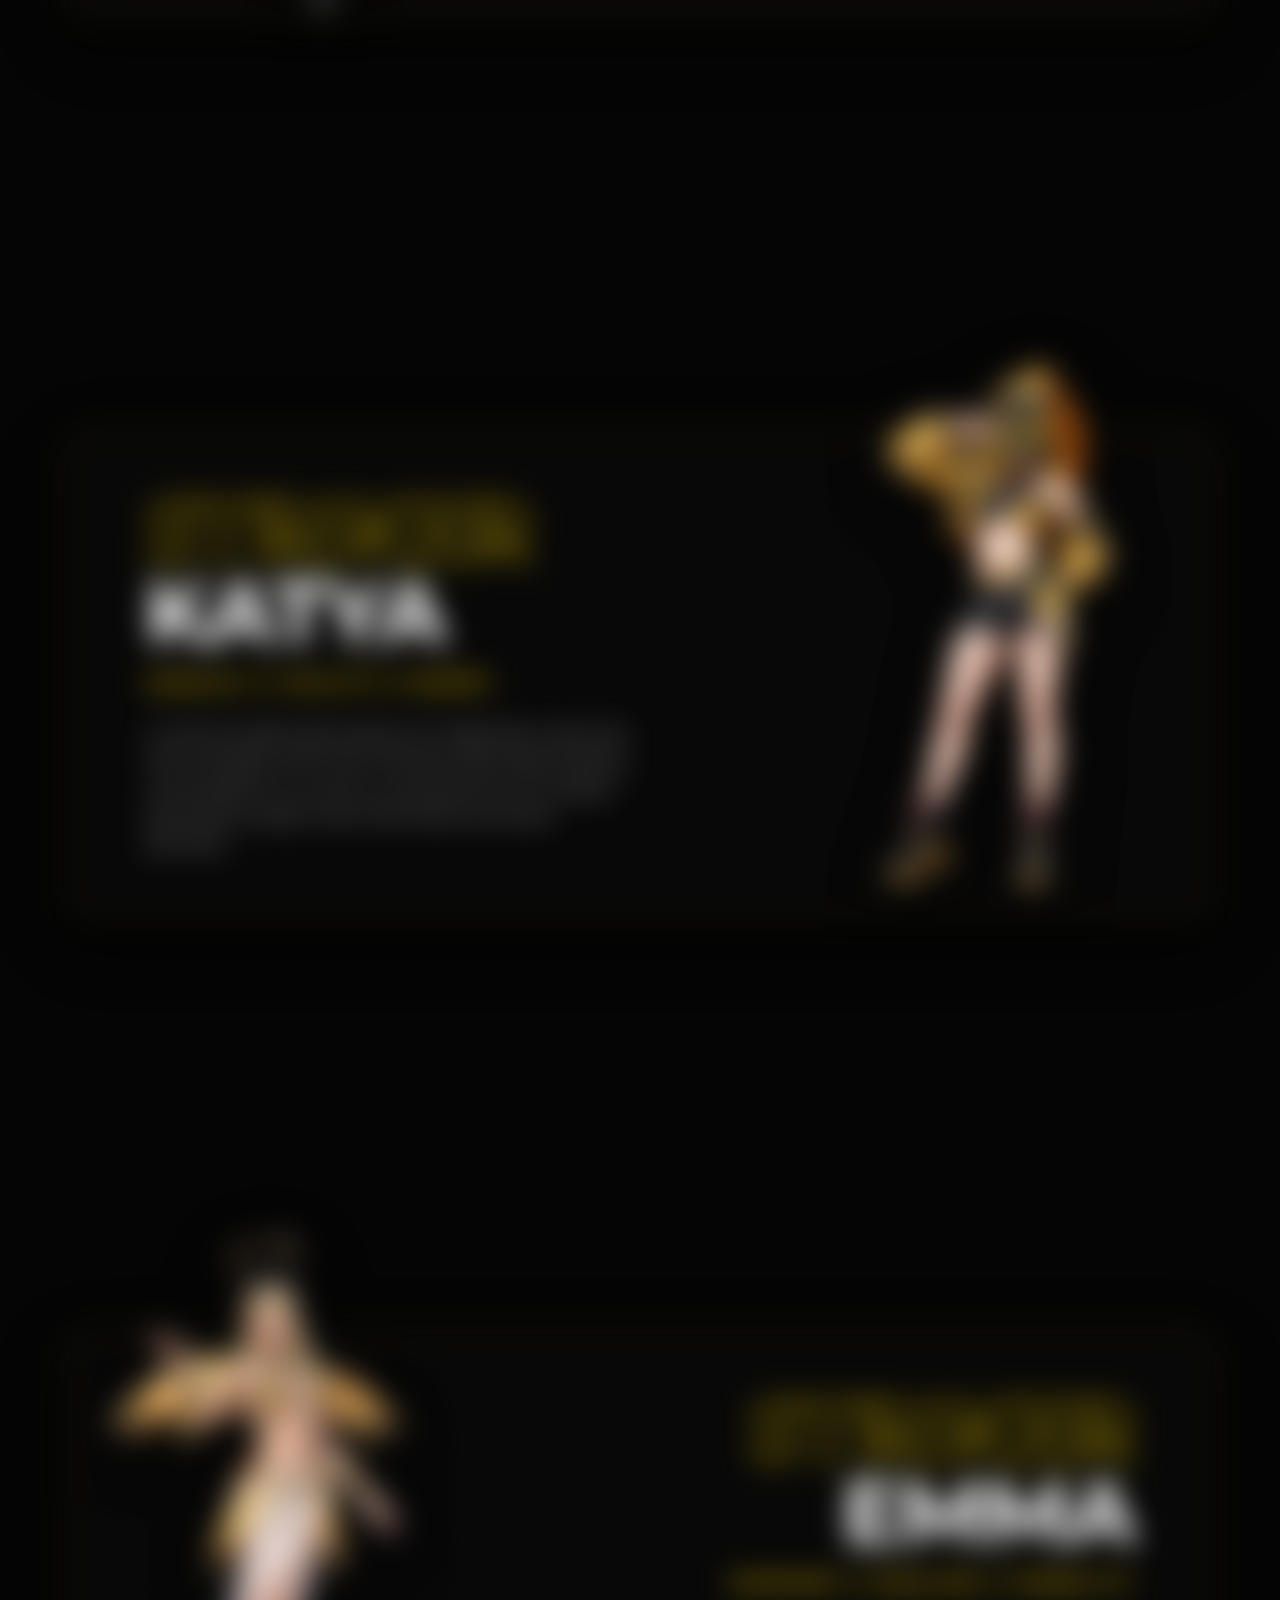
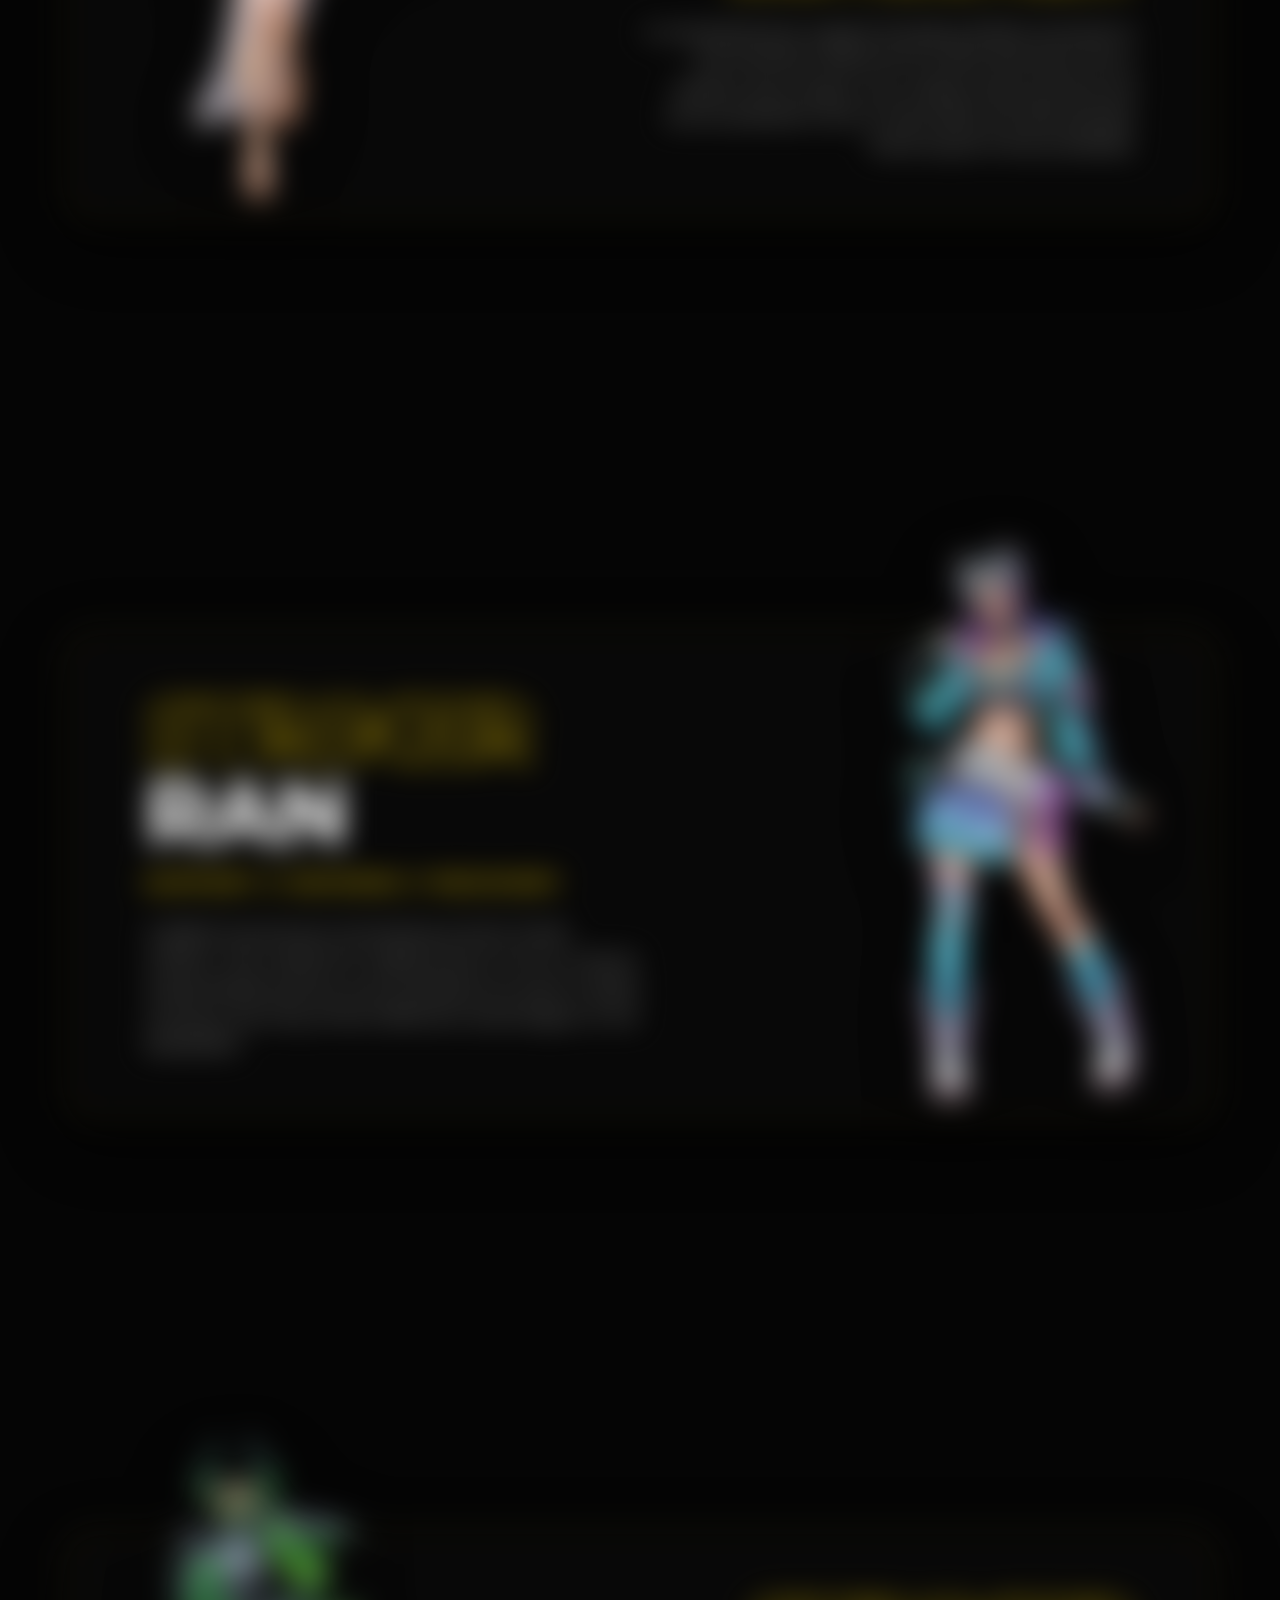
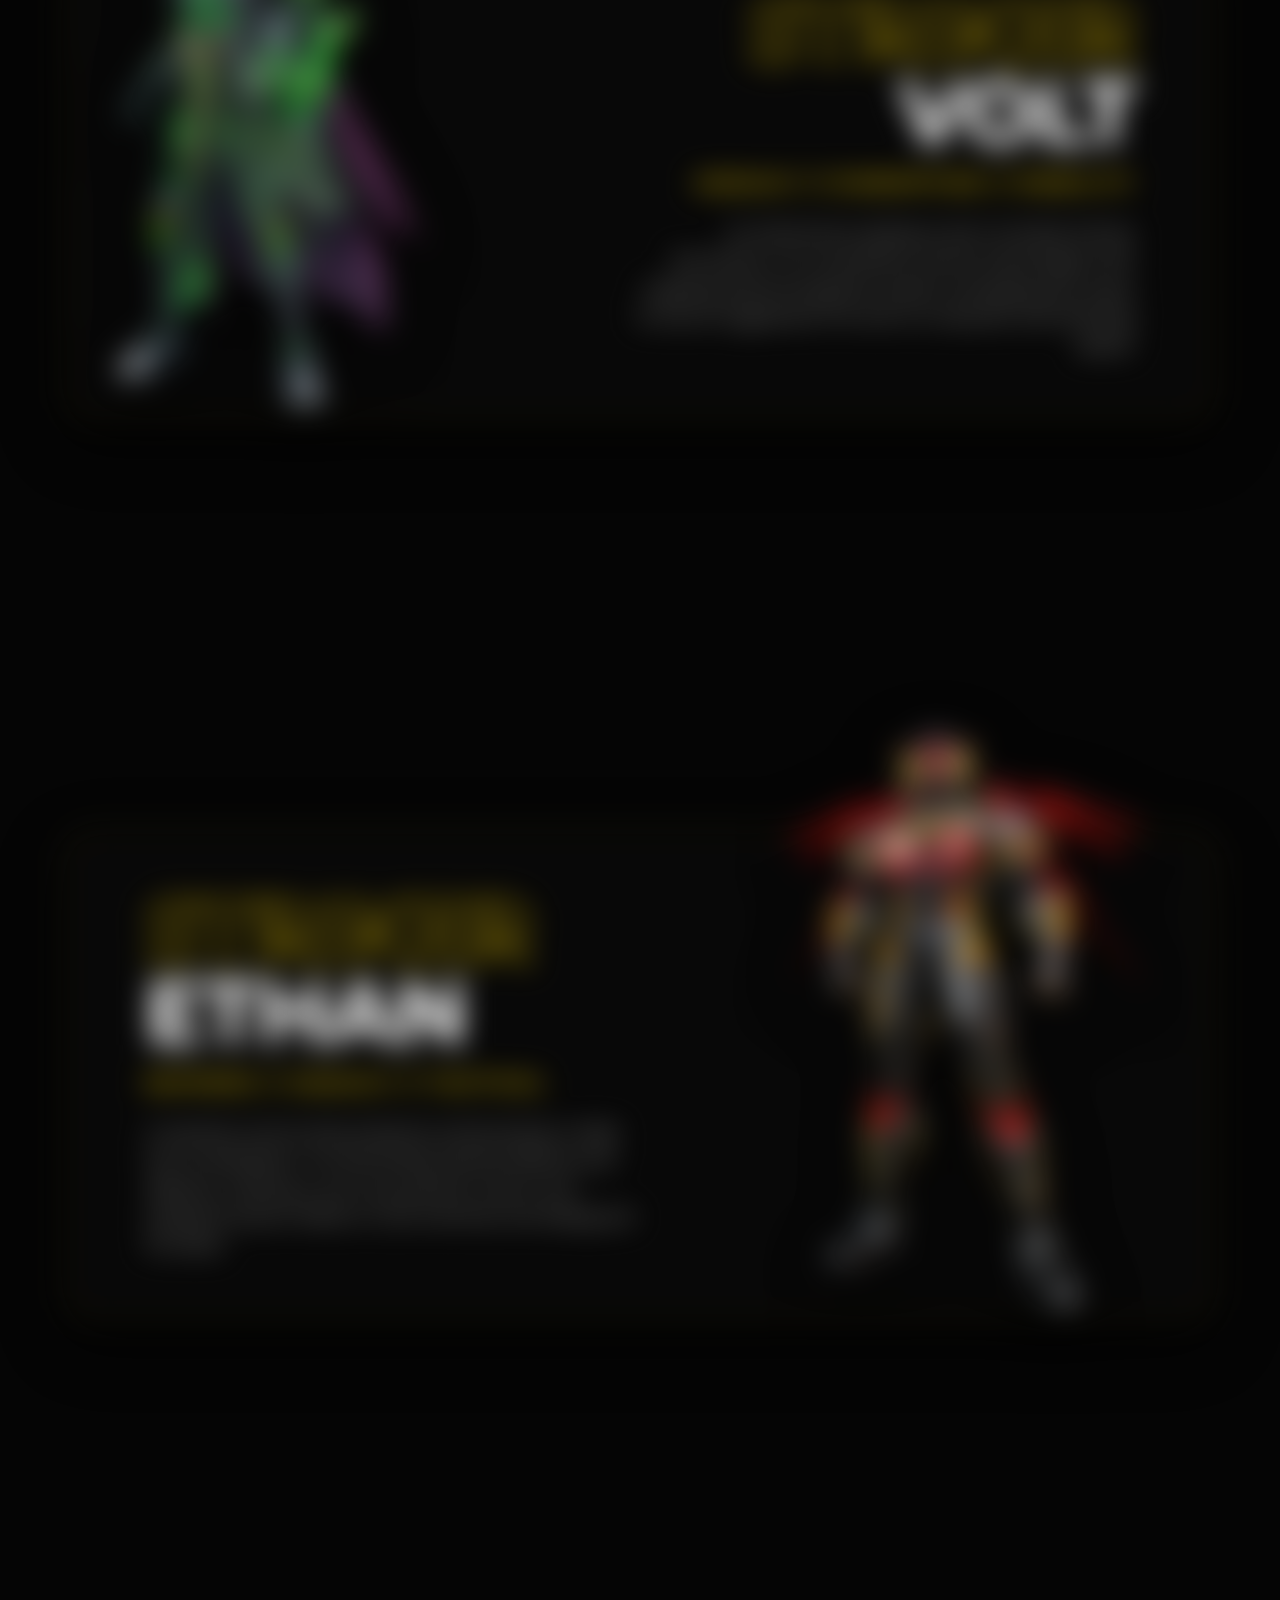
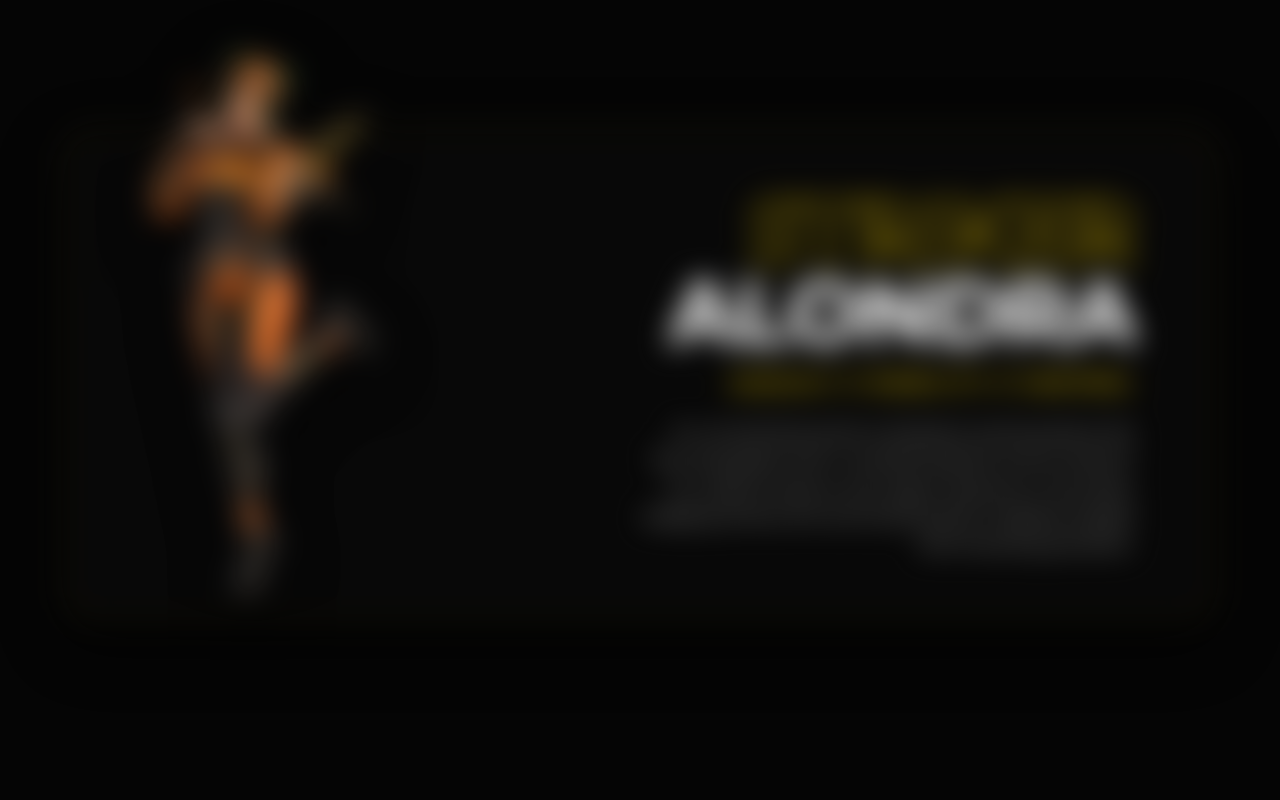
==== commit a85381cf: "Add files via upload" ====
--- a/characters.html
+++ b/characters.html
@@ -38,15 +38,16 @@
         <div class="character-text">
           <h1 class="outline-text-left">STRIKER</h1>
           <h1 class="solid-text-left">NOVA</h1>
-          <p class="character-tags">SUPPORT // RECON // SNIPER</p>
+          <p class="character-tags">ASSAULT // CONTROL // AREA DENIAL</p>
           <p class="character-desc">
-            Commanding the high ground. She controls the battlefield from above,
-            providing critical intel and devastating long-range support for her
-            squad.
+            A tactical poison expert manipulating toxic elements. She controls
+            the battlefield with deadly gas grenades, turning hazardous
+            environments to her advantage while whittling down enemy defenses
+            with enhanced poisoned ammo.
           </p>
         </div>
         <div class="popout-visual">
-          <img src="strikers/nova.png" alt="Valkyrie" class="popout-img" />
+          <img src="strikers/nova.png" alt="Nova" class="popout-img" />
         </div>
       </div>
     </div>
@@ -57,14 +58,16 @@
         <div class="character-text">
           <h1 class="outline-text-left">STRIKER</h1>
           <h1 class="solid-text-left">KATYA</h1>
-          <p class="character-tags">CLASS // TRAIT // ROLE</p>
+          <p class="character-tags">ASSAULT // AGILITY // BURST</p>
           <p class="character-desc">
-            Character description goes here. Update this text with the striker's
-            lore and abilities.
+            A cold and agile descendant of a legendary ninja clan. She leverages
+            swift wall-climbing, high-speed dashes, and explosive arc kunai to
+            outmaneuver her targets, gaining the upper hand with lethal and
+            silent precision.
           </p>
         </div>
         <div class="popout-visual">
-          <img src="strikers/katya.png" alt="Striker 3" class="popout-img" />
+          <img src="strikers/katya.png" alt="Katya" class="popout-img" />
         </div>
       </div>
     </div>
@@ -75,14 +78,16 @@
         <div class="character-text">
           <h1 class="outline-text-left">STRIKER</h1>
           <h1 class="solid-text-left">EMMA</h1>
-          <p class="character-tags">CLASS // TRAIT // ROLE</p>
+          <p class="character-tags">SUPPORT // HEALING // MOBILITY</p>
           <p class="character-desc">
-            Character description goes here. Update this text with the striker's
-            lore and abilities.
+            A comprehensive support bringing athletic prowess to the frontlines.
+            Behind her sweet demeanor lies a resilient team player who utilizes
+            advanced first aid and acceleration tech to heal allies and
+            dramatically boost squad maneuverability.
           </p>
         </div>
         <div class="popout-visual">
-          <img src="strikers/emma.png" alt="Striker 4" class="popout-img" />
+          <img src="strikers/emma.png" alt="Emma" class="popout-img" />
         </div>
       </div>
     </div>
@@ -93,14 +98,16 @@
         <div class="character-text">
           <h1 class="outline-text-left">STRIKER</h1>
           <h1 class="solid-text-left">RAN</h1>
-          <p class="character-tags">CLASS // TRAIT // ROLE</p>
+          <p class="character-tags">SUPPORT // DEFENSE // RECOVERY</p>
           <p class="character-desc">
-            Character description goes here. Update this text with the striker's
-            lore and abilities.
+            A gifted Cryomancer harnessing ancient Taoist wisdom. She wields the
+            mighty power of ice to conjure impenetrable barriers and accelerate
+            her team's shield recovery, securing critical defensive advantages
+            on the battlefield.
           </p>
         </div>
         <div class="popout-visual">
-          <img src="strikers/ran.png" alt="Striker 5" class="popout-img" />
+          <img src="strikers/ran.png" alt="Ran" class="popout-img" />
         </div>
       </div>
     </div>
@@ -110,15 +117,17 @@
       <div class="character-showcase-card popout-card reverse">
         <div class="character-text">
           <h1 class="outline-text-left">STRIKER</h1>
-          <h1 class="solid-text-left">BLAST</h1>
-          <p class="character-tags">CLASS // TRAIT // ROLE</p>
+          <h1 class="solid-text-left">VOLT</h1>
+          <p class="character-tags">ASSAULT // DISRUPTION // MOBILITY</p>
           <p class="character-desc">
-            Character description goes here. Update this text with the striker's
-            lore and abilities.
+            An electronics saboteur born to break enemy formations. He
+            neutralizes tactical advantages with crippling electromagnetic
+            pulses, leveraging the chaos to launch aggressive hit-and-run
+            assaults with blinding speed.
           </p>
         </div>
         <div class="popout-visual">
-          <img src="strikers/volt.png" alt="Striker 6" class="popout-img" />
+          <img src="strikers/volt.png" alt="Volt" class="popout-img" />
         </div>
       </div>
     </div>
@@ -128,15 +137,17 @@
       <div class="character-showcase-card popout-card">
         <div class="character-text">
           <h1 class="outline-text-left">STRIKER</h1>
-          <h1 class="solid-text-left">NACHO</h1>
-          <p class="character-tags">CLASS // TRAIT // ROLE</p>
+          <h1 class="solid-text-left">ETHAN</h1>
+          <p class="character-tags">DEFENSE // ASSAULT // TACTICAL</p>
           <p class="character-desc">
-            Character description goes here. Update this text with the striker's
-            lore and abilities.
+            A resolute community protector enhanced by a high-tech exoskeleton.
+            He seamlessly blends offense and defense, utilizing a one-way
+            particle matrix and explosive power slides to rush enemies and
+            safeguard his allies.
           </p>
         </div>
         <div class="popout-visual">
-          <img src="strikers/ethan.png" alt="Striker 7" class="popout-img" />
+          <img src="strikers/ethan.png" alt="Ethan" class="popout-img" />
         </div>
       </div>
     </div>
@@ -147,194 +158,16 @@
         <div class="character-text">
           <h1 class="outline-text-left">STRIKER</h1>
           <h1 class="solid-text-left">ALONDRA</h1>
-          <p class="character-tags">CLASS // TRAIT // ROLE</p>
+          <p class="character-tags">ASSAULT // MOBILITY // CONTROL</p>
           <p class="character-desc">
-            Character description goes here. Update this text with the striker's
-            lore and abilities.
+            An unmatched aerial combatant soaring above the fray. Equipped with
+            a versatile jetpack and an electric arc capture device, she reigns
+            supreme in the skies, dodging enemy fire and locking down helpless
+            targets with shocking precision.
           </p>
         </div>
         <div class="popout-visual">
-          <img src="strikers/alondra.png" alt="Striker 8" class="popout-img" />
-        </div>
-      </div>
-    </div>
-
-    <!-- CHARACTER 9 -->
-    <div class="showcase-wrapper scroll-hidden">
-      <div class="character-showcase-card popout-card">
-        <div class="character-text">
-          <h1 class="outline-text-left">STRIKER</h1>
-          <h1 class="solid-text-left">KINDA</h1>
-          <p class="character-tags">CLASS // TRAIT // ROLE</p>
-          <p class="character-desc">
-            Character description goes here. Update this text with the striker's
-            lore and abilities.
-          </p>
-        </div>
-        <div class="popout-visual">
-          <img src="strikers/kinda.png" alt="Striker 9" class="popout-img" />
-        </div>
-      </div>
-    </div>
-
-    <!-- CHARACTER 10 (Reverse) -->
-    <div class="showcase-wrapper scroll-hidden">
-      <div class="character-showcase-card popout-card reverse">
-        <div class="character-text">
-          <h1 class="outline-text-left">STRIKER</h1>
-          <h1 class="solid-text-left">JET</h1>
-          <p class="character-tags">CLASS // TRAIT // ROLE</p>
-          <p class="character-desc">
-            Character description goes here. Update this text with the striker's
-            lore and abilities.
-          </p>
-        </div>
-        <div class="popout-visual">
-          <img src="strikers/jet.png" alt="Striker 10" class="popout-img" />
-        </div>
-      </div>
-    </div>
-
-    <!-- CHARACTER 11 -->
-    <div class="showcase-wrapper scroll-hidden">
-      <div class="character-showcase-card popout-card">
-        <div class="character-text">
-          <h1 class="outline-text-left">STRIKER</h1>
-          <h1 class="solid-text-left">LUCIAN</h1>
-          <p class="character-tags">CLASS // TRAIT // ROLE</p>
-          <p class="character-desc">
-            Character description goes here. Update this text with the striker's
-            lore and abilities.
-          </p>
-        </div>
-        <div class="popout-visual">
-          <img src="strikers/lucian.png" alt="Striker 11" class="popout-img" />
-        </div>
-      </div>
-    </div>
-
-    <!-- CHARACTER 12 (Reverse) -->
-    <div class="showcase-wrapper scroll-hidden">
-      <div class="character-showcase-card popout-card reverse">
-        <div class="character-text">
-          <h1 class="outline-text-left">STRIKER</h1>
-          <h1 class="solid-text-left">VAL</h1>
-          <p class="character-tags">CLASS // TRAIT // ROLE</p>
-          <p class="character-desc">
-            Character description goes here. Update this text with the striker's
-            lore and abilities.
-          </p>
-        </div>
-        <div class="popout-visual">
-          <img src="strikers/val.png" alt="Striker 12" class="popout-img" />
-        </div>
-      </div>
-    </div>
-
-    <!-- CHARACTER 13 -->
-    <div class="showcase-wrapper scroll-hidden">
-      <div class="character-showcase-card popout-card">
-        <div class="character-text">
-          <h1 class="outline-text-left">STRIKER</h1>
-          <h1 class="solid-text-left">NOVA</h1>
-          <p class="character-tags">CLASS // TRAIT // ROLE</p>
-          <p class="character-desc">
-            Character description goes here. Update this text with the striker's
-            lore and abilities.
-          </p>
-        </div>
-        <div class="popout-visual">
-          <img src="strikers/nova.png" alt="Striker 13" class="popout-img" />
-        </div>
-      </div>
-    </div>
-
-    <!-- CHARACTER 14 (Reverse) -->
-    <div class="showcase-wrapper scroll-hidden">
-      <div class="character-showcase-card popout-card reverse">
-        <div class="character-text">
-          <h1 class="outline-text-left">STRIKER</h1>
-          <h1 class="solid-text-left">BLAST</h1>
-          <p class="character-tags">CLASS // TRAIT // ROLE</p>
-          <p class="character-desc">
-            Character description goes here. Update this text with the striker's
-            lore and abilities.
-          </p>
-        </div>
-        <div class="popout-visual">
-          <img src="strikers/blast.png" alt="Striker 14" class="popout-img" />
-        </div>
-      </div>
-    </div>
-
-    <!-- CHARACTER 15 -->
-    <div class="showcase-wrapper scroll-hidden">
-      <div class="character-showcase-card popout-card">
-        <div class="character-text">
-          <h1 class="outline-text-left">STRIKER</h1>
-          <h1 class="solid-text-left">HANK</h1>
-          <p class="character-tags">CLASS // TRAIT // ROLE</p>
-          <p class="character-desc">
-            Character description goes here. Update this text with the striker's
-            lore and abilities.
-          </p>
-        </div>
-        <div class="popout-visual">
-          <img src="strikers/hank.png" alt="Striker 15" class="popout-img" />
-        </div>
-      </div>
-    </div>
-
-    <!-- CHARACTER 16 (Reverse) -->
-    <div class="showcase-wrapper scroll-hidden">
-      <div class="character-showcase-card popout-card reverse">
-        <div class="character-text">
-          <h1 class="outline-text-left">STRIKER</h1>
-          <h1 class="solid-text-left">EMT</h1>
-          <p class="character-tags">CLASS // TRAIT // ROLE</p>
-          <p class="character-desc">
-            Character description goes here. Update this text with the striker's
-            lore and abilities.
-          </p>
-        </div>
-        <div class="popout-visual">
-          <img src="strikers/emt.png" alt="Striker 16" class="popout-img" />
-        </div>
-      </div>
-    </div>
-
-    <!-- CHARACTER 17 -->
-    <div class="showcase-wrapper scroll-hidden">
-      <div class="character-showcase-card popout-card">
-        <div class="character-text">
-          <h1 class="outline-text-left">STRIKER</h1>
-          <h1 class="solid-text-left">KRAKEN</h1>
-          <p class="character-tags">CLASS // TRAIT // ROLE</p>
-          <p class="character-desc">
-            Character description goes here. Update this text with the striker's
-            lore and abilities.
-          </p>
-        </div>
-        <div class="popout-visual">
-          <img src="strikers/kraken.png" alt="Striker 17" class="popout-img" />
-        </div>
-      </div>
-    </div>
-
-    <!-- CHARACTER 18 (Reverse) -->
-    <div class="showcase-wrapper scroll-hidden">
-      <div class="character-showcase-card popout-card reverse">
-        <div class="character-text">
-          <h1 class="outline-text-left">STRIKER</h1>
-          <h1 class="solid-text-left">JACK</h1>
-          <p class="character-tags">CLASS // TRAIT // ROLE</p>
-          <p class="character-desc">
-            Character description goes here. Update this text with the striker's
-            lore and abilities.
-          </p>
-        </div>
-        <div class="popout-visual">
-          <img src="strikers/jack.png" alt="Striker 18" class="popout-img" />
+          <img src="strikers/alondra.png" alt="Alondra" class="popout-img" />
         </div>
       </div>
     </div>
--- a/css/styles.css
+++ b/css/styles.css
@@ -214,6 +214,7 @@
     display: flex;
     justify-content: center;
     align-items: center;
+    overflow: hidden;
 }
 
 .massive-text {
@@ -262,8 +263,21 @@
     font-size: 1rem;
     letter-spacing: 2px;
     z-index: 10;
-}
-
+    
+    /* Dedicated Banner Animation */
+    opacity: 0;
+    filter: blur(10px);
+    transform: translateY(100%); /* Hides it just below the screen edge */
+    animation: bannerReveal 0.8s ease-out 0.6s forwards; /* 0.6s delay creates a nice staggered load! */
+}
+
+@keyframes bannerReveal {
+    to {
+        opacity: 1;
+        filter: blur(0);
+        transform: translateY(0);
+    }
+}
 /* =========================================================
    STANDARD SHOWCASE CARDS (Weapons Base)
 ========================================================= */
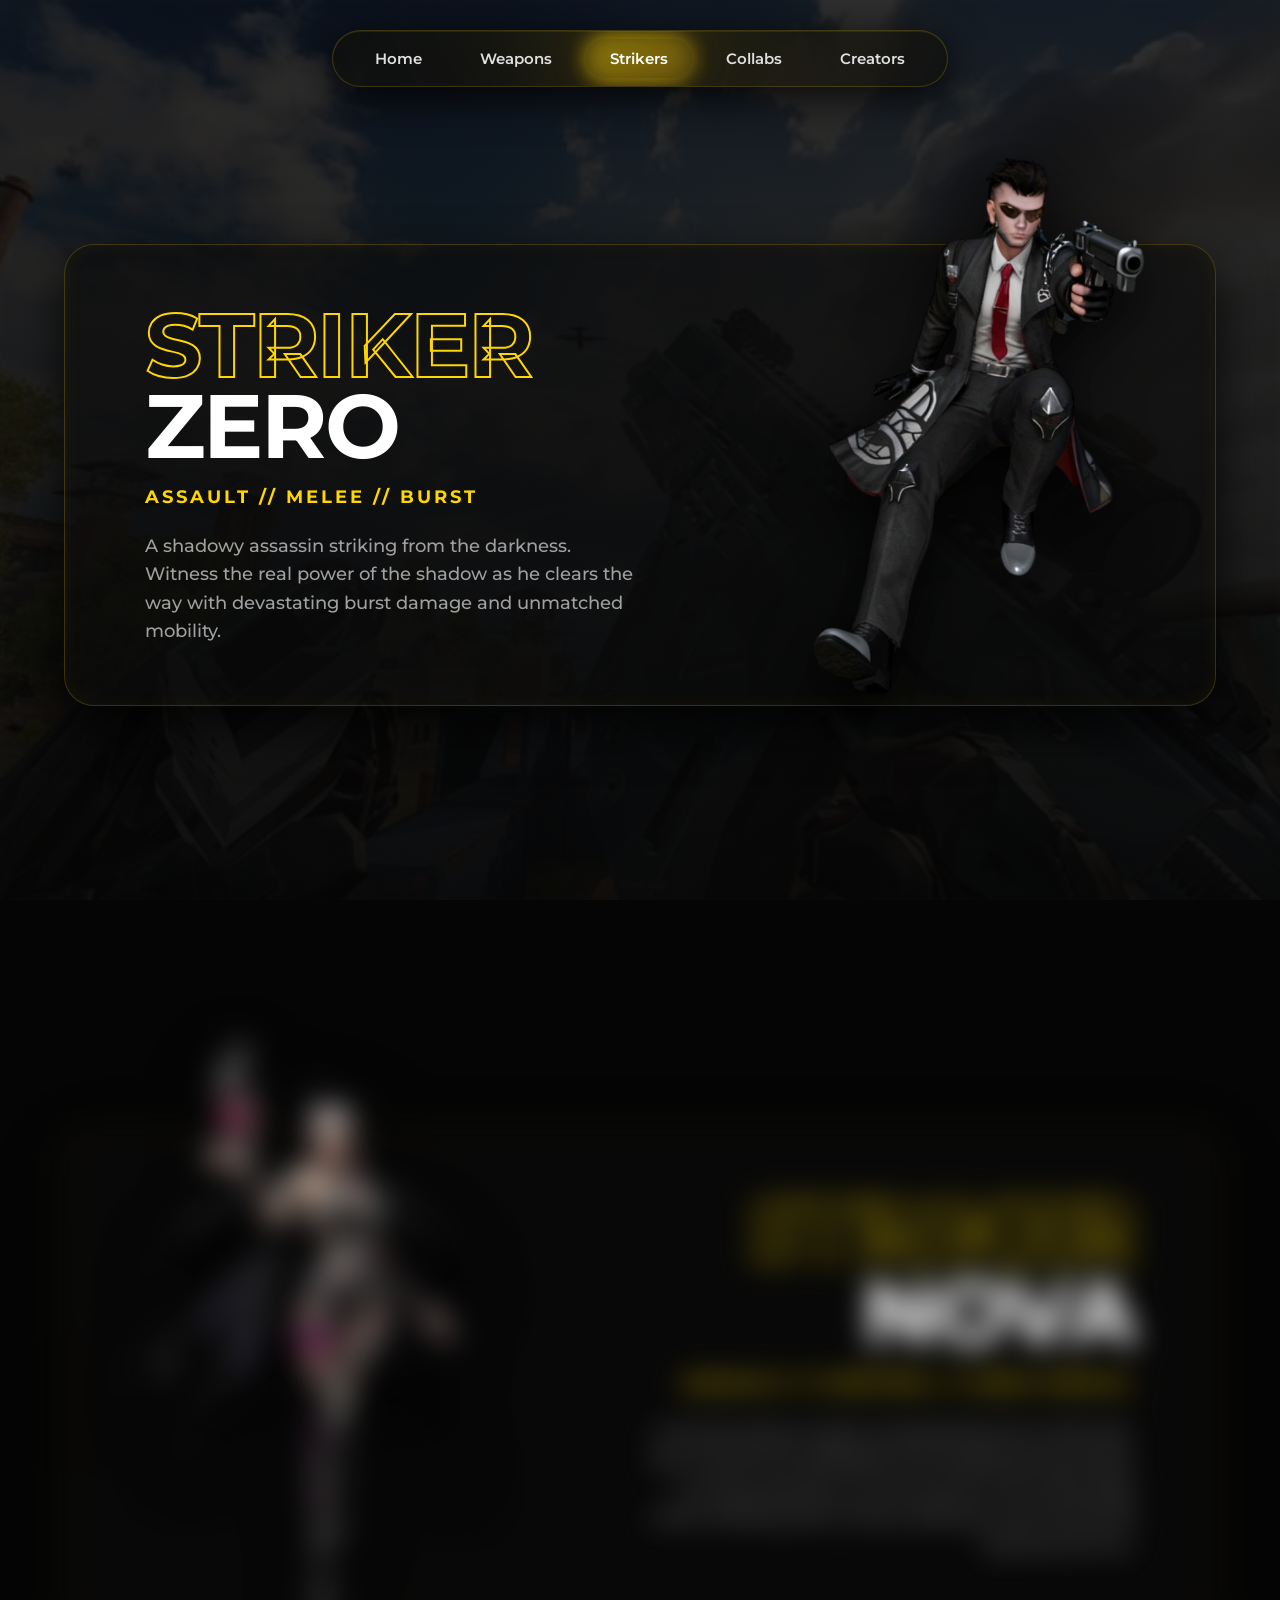
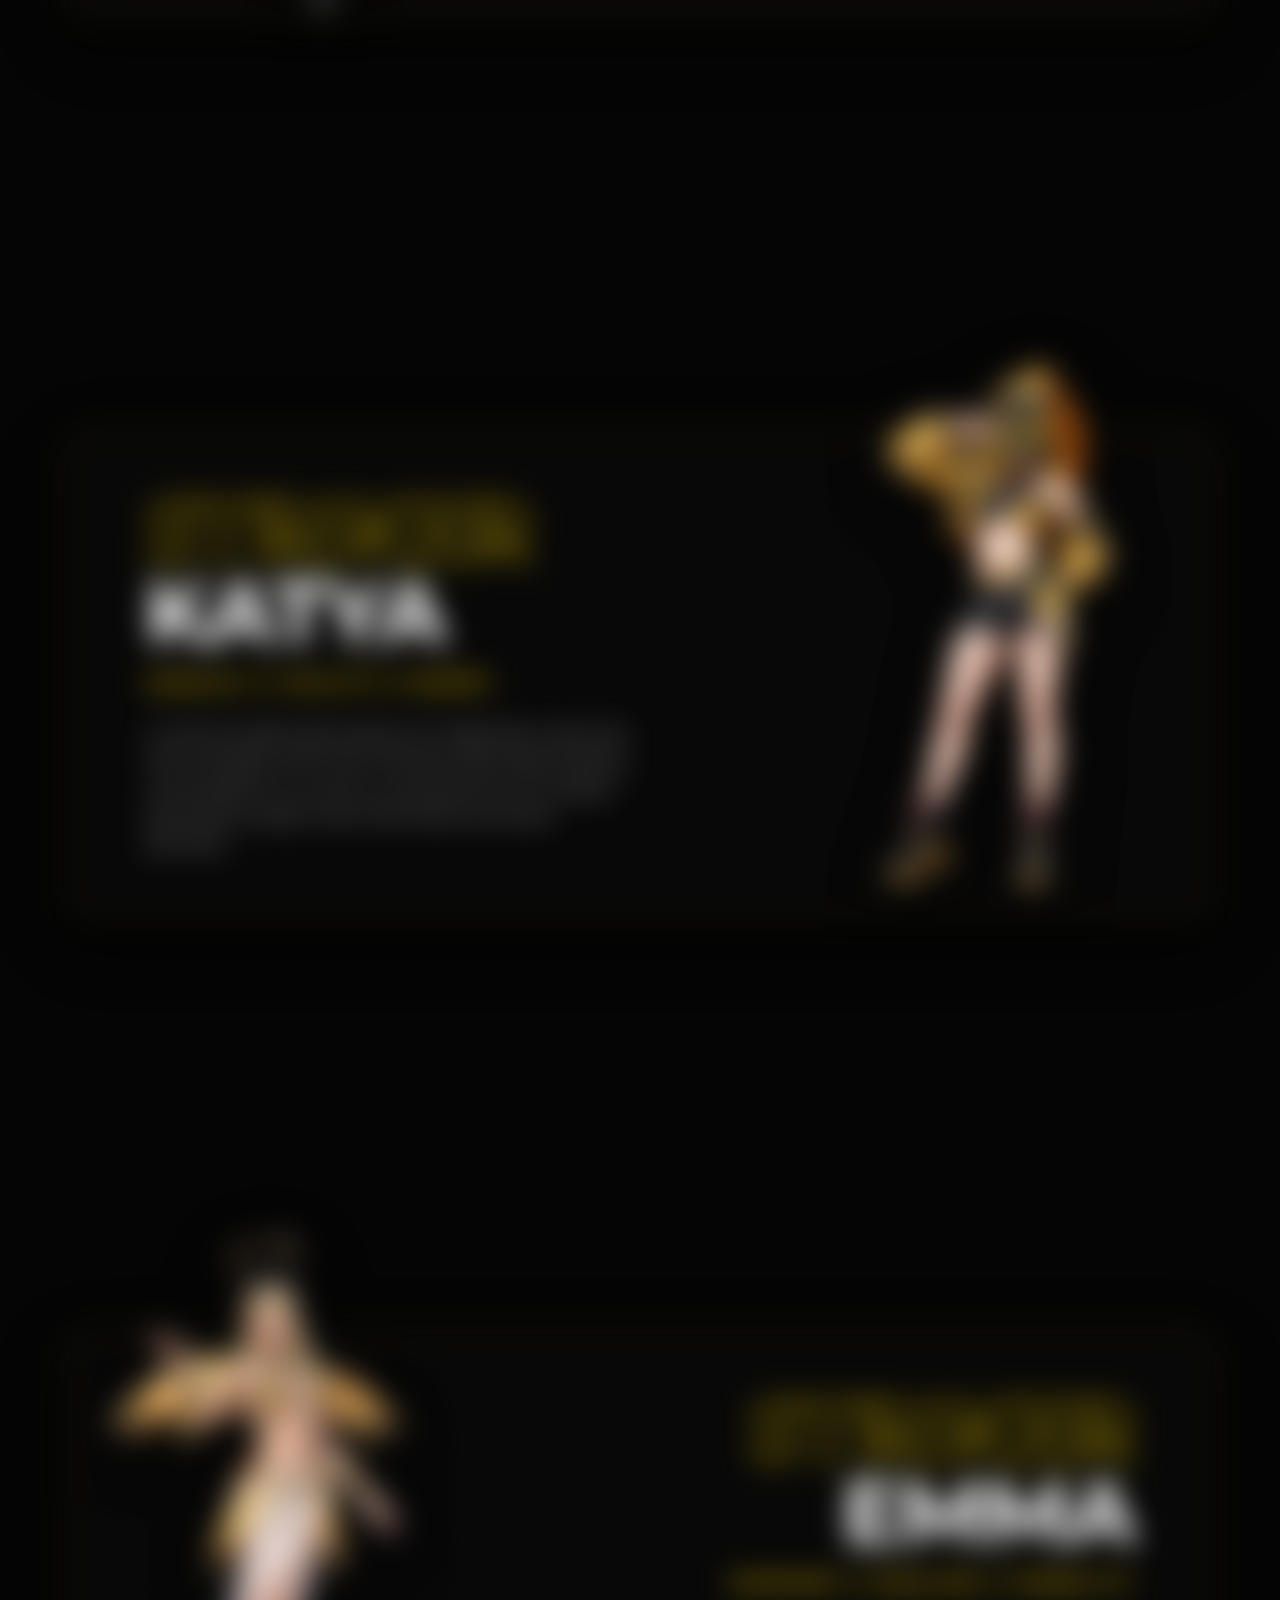
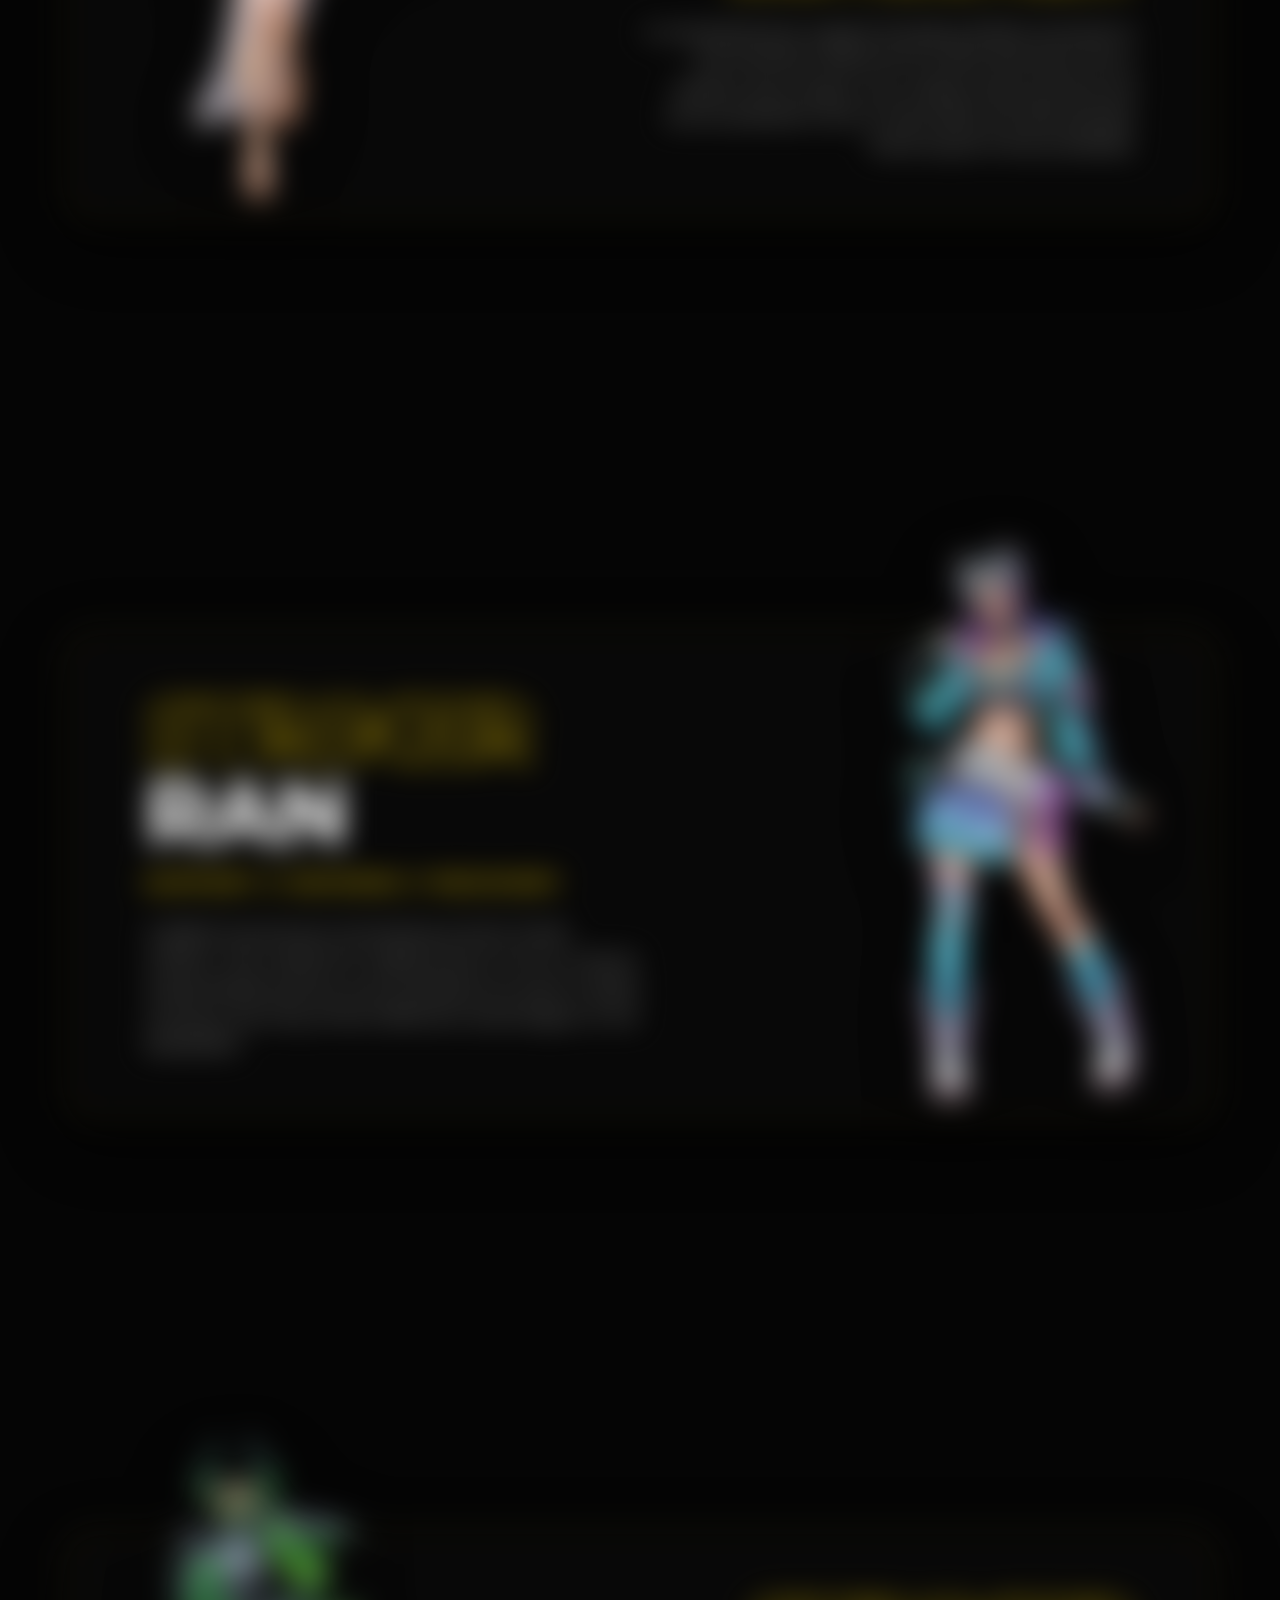
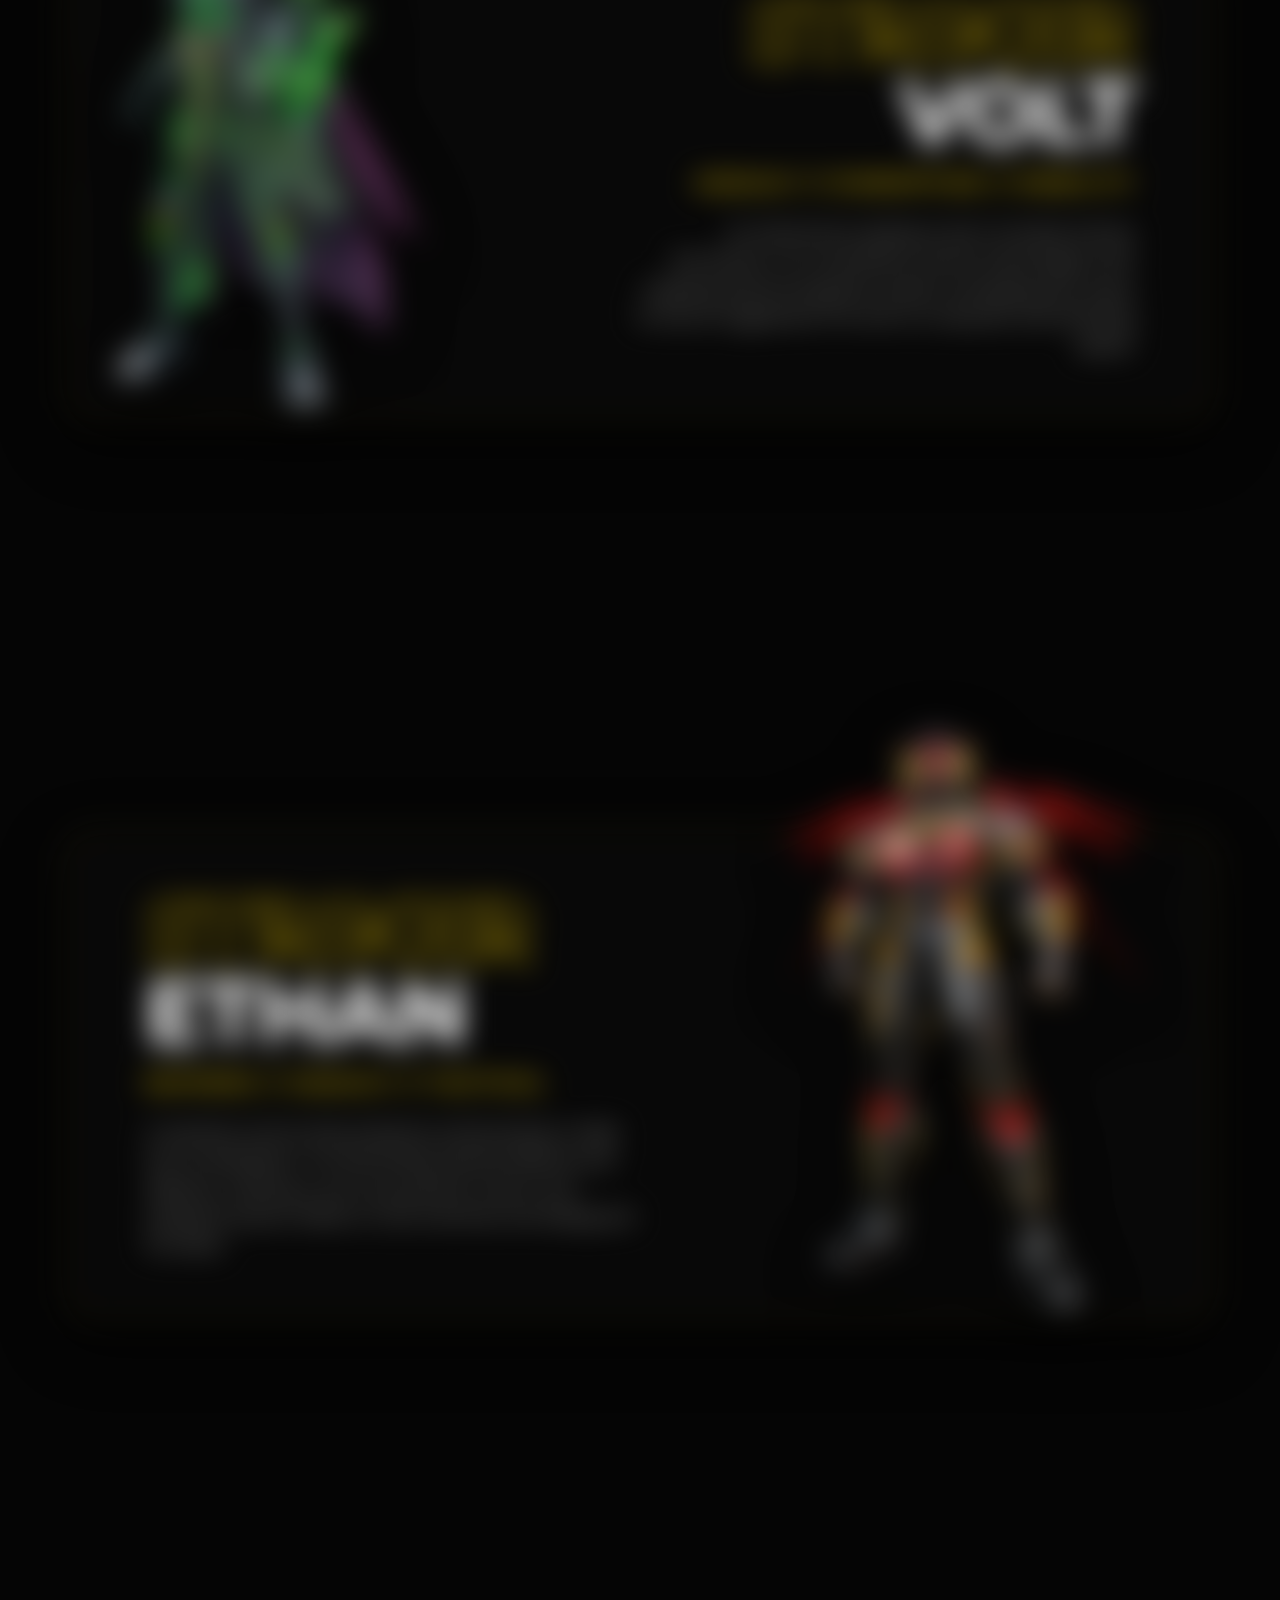
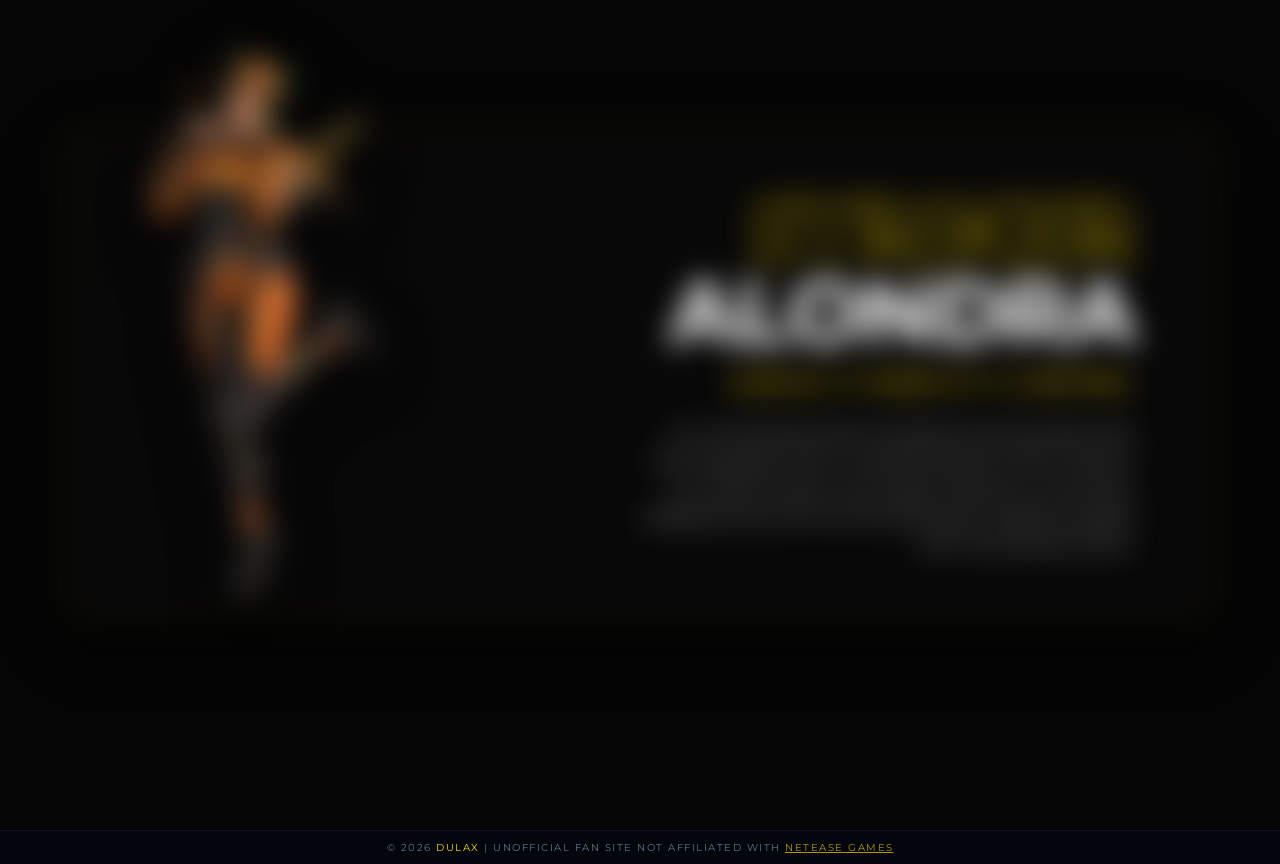
==== commit ccbf28a7: "Add files via upload" ====
--- a/characters.html
+++ b/characters.html
@@ -172,6 +172,8 @@
       </div>
     </div>
 
+    <div id="footer-container"></div>
+
     <script src="js/script.js"></script>
   </body>
 </html>
--- a/css/styles.css
+++ b/css/styles.css
@@ -602,6 +602,87 @@
 }
 
 
+
+
+
+/* =========================================================
+   CREATOR SOCIAL BUTTONS
+========================================================= */
+.creator-socials {
+    display: flex;
+    gap: 15px;
+    margin-top: 25px;
+    flex-wrap: wrap;
+}
+
+.social-btn {
+    display: inline-flex;
+    align-items: center;
+    gap: 10px;
+    padding: 10px 24px;
+    background: rgba(255, 255, 255, 0.05);
+    border: 1px solid rgba(255, 215, 0, 0.3);
+    border-radius: 999px;
+    color: #e0e0e0;
+    font-size: 0.85rem;
+    font-weight: 700;
+    letter-spacing: 1.5px;
+    text-transform: uppercase;
+    text-decoration: none;
+    transition: all 0.3s ease;
+    backdrop-filter: blur(10px);
+    -webkit-backdrop-filter: blur(10px);
+}
+
+/* The SVG Icons */
+.social-btn svg {
+    width: 18px;
+    height: 18px;
+    fill: currentColor;
+    transition: transform 0.3s ease;
+}
+
+/* Hover Effects */
+.social-btn:hover {
+    background: #FFD700;
+    color: #050505; /* Dark text for contrast against the gold */
+    transform: translateY(-4px);
+    box-shadow: 0 10px 20px rgba(255, 215, 0, 0.25);
+    border-color: #FFD700;
+}
+
+.social-btn:hover svg {
+    transform: scale(1.15); /* Icon scales up slightly on hover */
+}
+
+
+/* =========================================================
+   GLOBAL FOOTER
+========================================================= */
+.global-footer {
+    width: 100%;
+    text-align: center;
+    padding: 10px 0;
+    margin-top: 30px;
+    background: rgba(3, 7, 18, 0.6);
+    border-top: 1px solid rgba(255, 255, 255, 0.05);
+    backdrop-filter: blur(12px);
+    -webkit-backdrop-filter: blur(12px);
+}
+
+.global-footer p {
+    margin: 0 auto;
+    font-size: 0.65rem;
+    color: #64748b;
+    letter-spacing: 1.5px;
+    text-transform: uppercase;
+}
+
+.global-footer .highlight {
+    color: #FFD700;
+    font-weight: 400;
+}
+
 /* =========================================================
    SCROLL FADE-IN ANIMATIONS
 ========================================================= */
@@ -628,25 +709,31 @@
         overflow-x: hidden;
     }
 
-    /* Navbar Mobile Fix */
+    /* 1. Swipeable Navbar Fix */
     .navbar {
         width: 90%;
         padding: 8px 10px;
         top: 10px;
         overflow-x: auto; 
+        overflow-y: hidden;
+        -webkit-overflow-scrolling: touch; /* Makes finger-swiping buttery smooth on iOS/Android */
     }
     
     .navbar::-webkit-scrollbar {
-        display: none; 
+        display: none; /* Hides the ugly scrollbar to keep the glass look */
     }
 
     nav {
         gap: 0.5rem;
+        width: max-content; /* Forces the nav to be wider than the screen so it can scroll */
+        padding-right: 15px; /* Adds a little breathing room at the very end of the swipe */
     }
 
     .nav-link {
-        font-size: 0.8rem;
-        padding: 6px 10px;
+        font-size: 0.85rem;
+        padding: 8px 14px;
+        white-space: nowrap; /* Stops the text from breaking into two lines */
+        flex-shrink: 0; /* Prevents the buttons from squishing together */
     }
 
     /* Hero Fixes */
@@ -742,9 +829,12 @@
         margin-top: 30px;
     }
 
-    /* Universal Pop-Out Layout Mobile Fix */
-    .popout-card {
+   /* Universal Pop-Out Layout Mobile Fix */
+    .popout-card, .popout-card.reverse {
         display: flex; 
+        flex-direction: column;
+        padding-bottom: 0 !important; /* Removes the bottom padding so the image touches the floor */
+        overflow: hidden; /* Clips the bottom of the image to perfectly match the rounded corners of the glass */
     }
 
     .popout-card .character-text, .popout-card.reverse .character-text {
@@ -752,6 +842,7 @@
         margin-left: 0;
         text-align: center;
         align-items: center;
+        padding-bottom: 20px; /* Keeps your text from touching the image */
     }
 
     .popout-visual, .popout-card.reverse .popout-visual {
@@ -761,9 +852,20 @@
         right: auto;
         left: auto;
         justify-content: center;
+        padding-left: 0; /* Resets the 30px side padding we added on desktop */
+        padding-right: 0;
     }
 
     .popout-img {
         max-height: 45vh; 
+        display: block;
+        margin-bottom: -5px; /* Kills the tiny invisible gap browsers automatically add under images */
+    }
+
+
+    /* Centers social buttons on mobile */
+    .creator-socials {
+        justify-content: center;
+        width: 100%;
     }
 }
